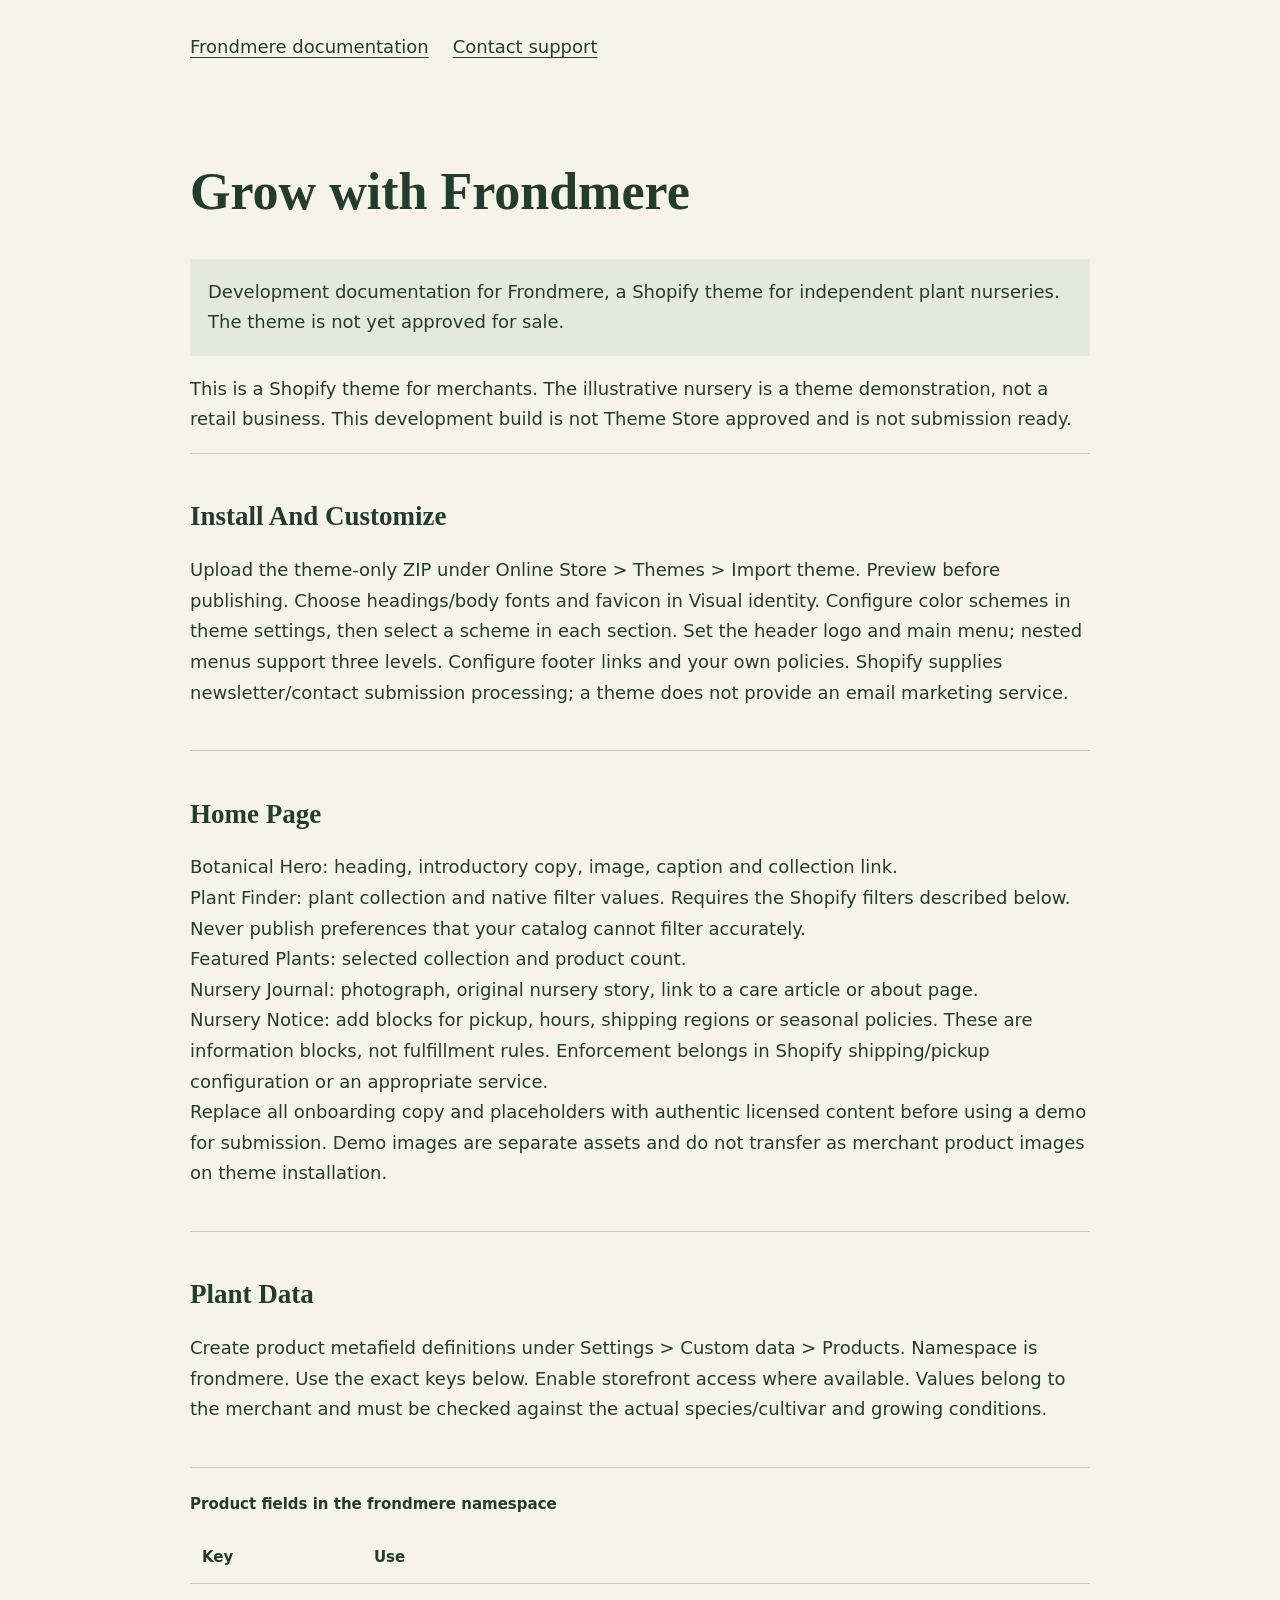
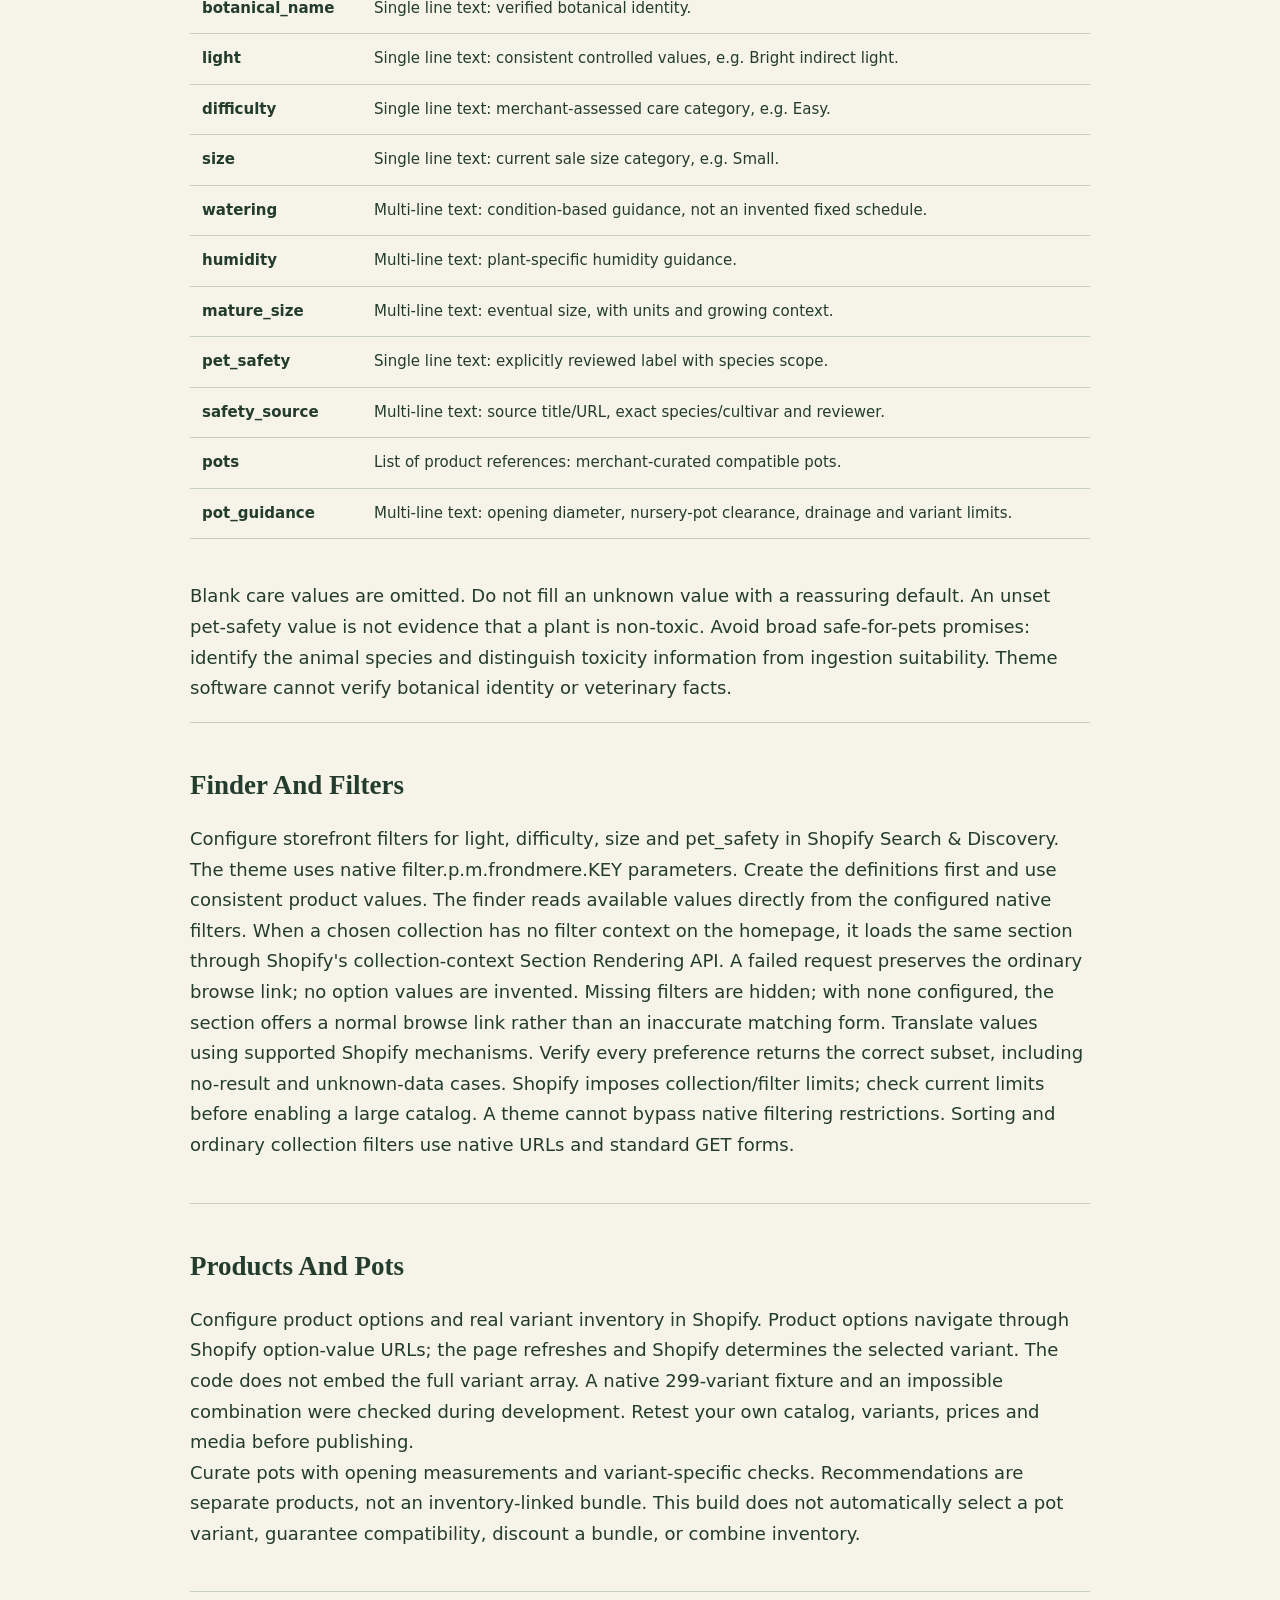
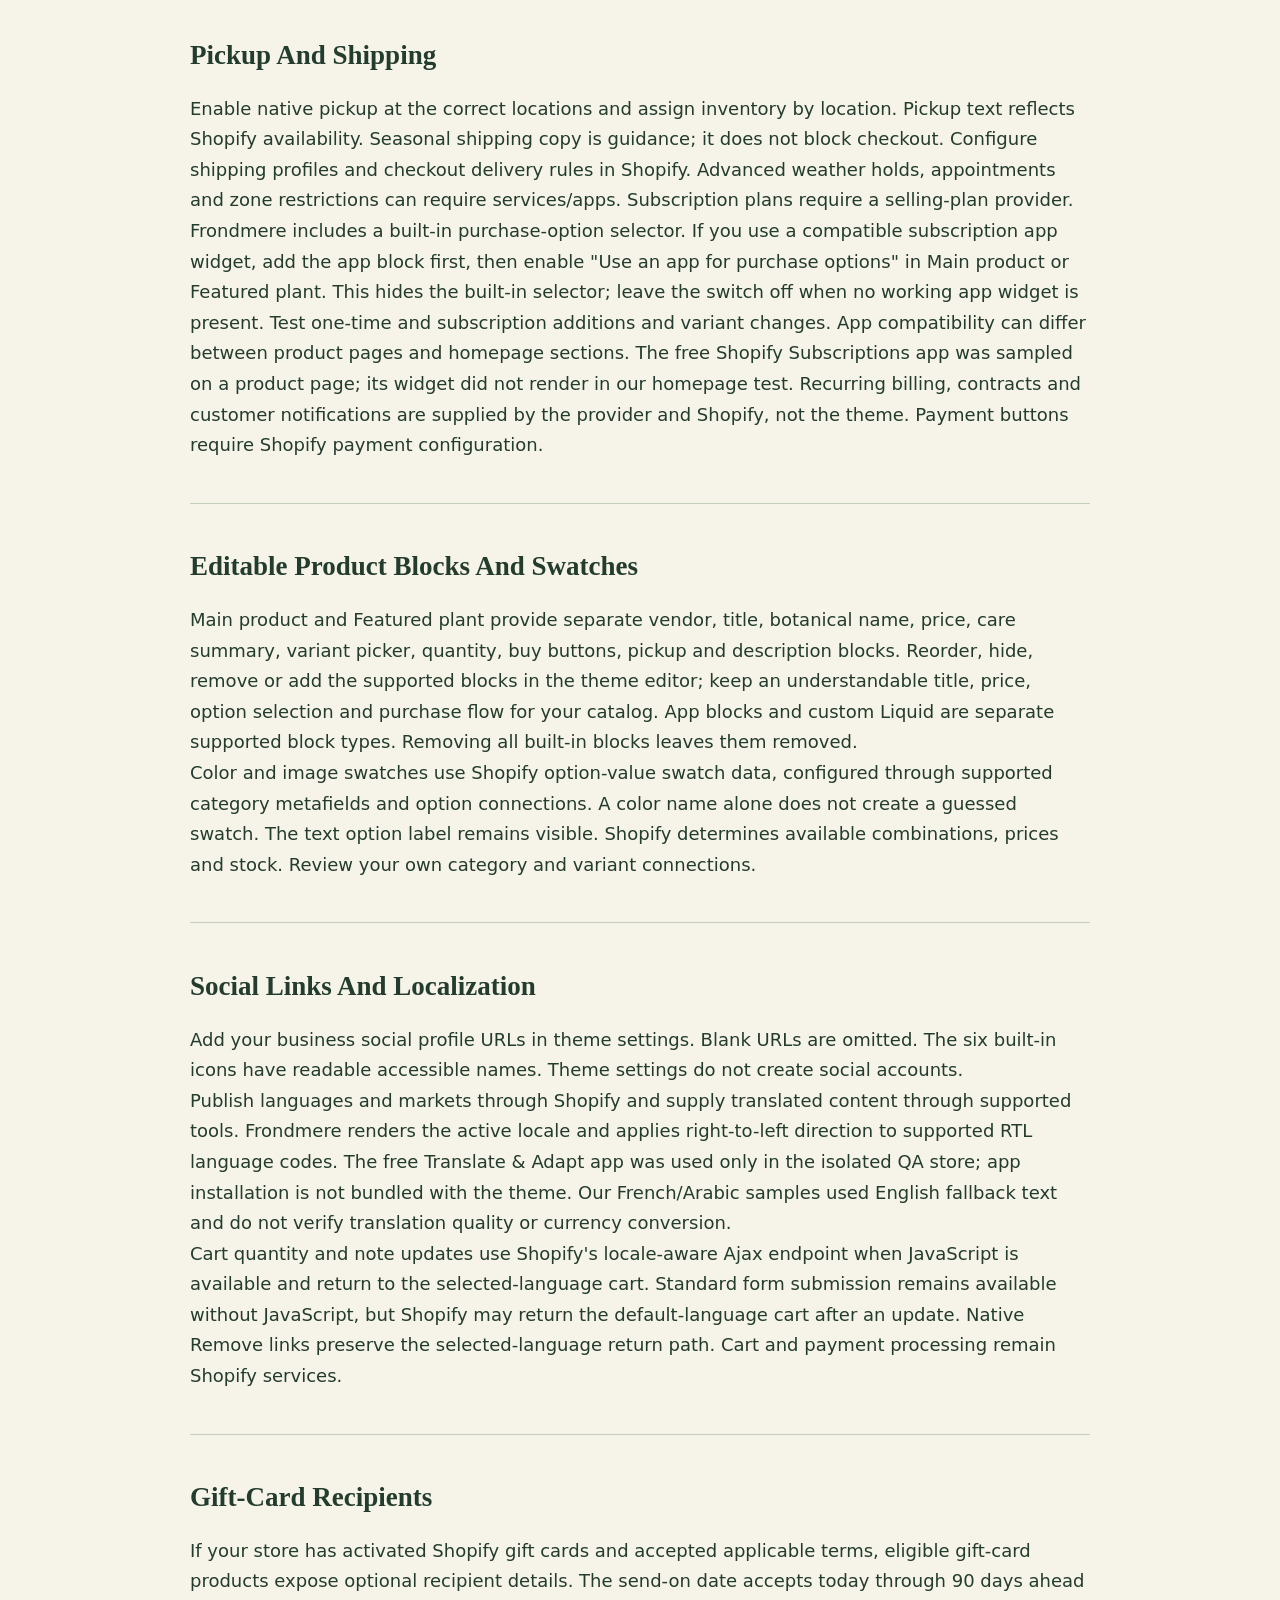
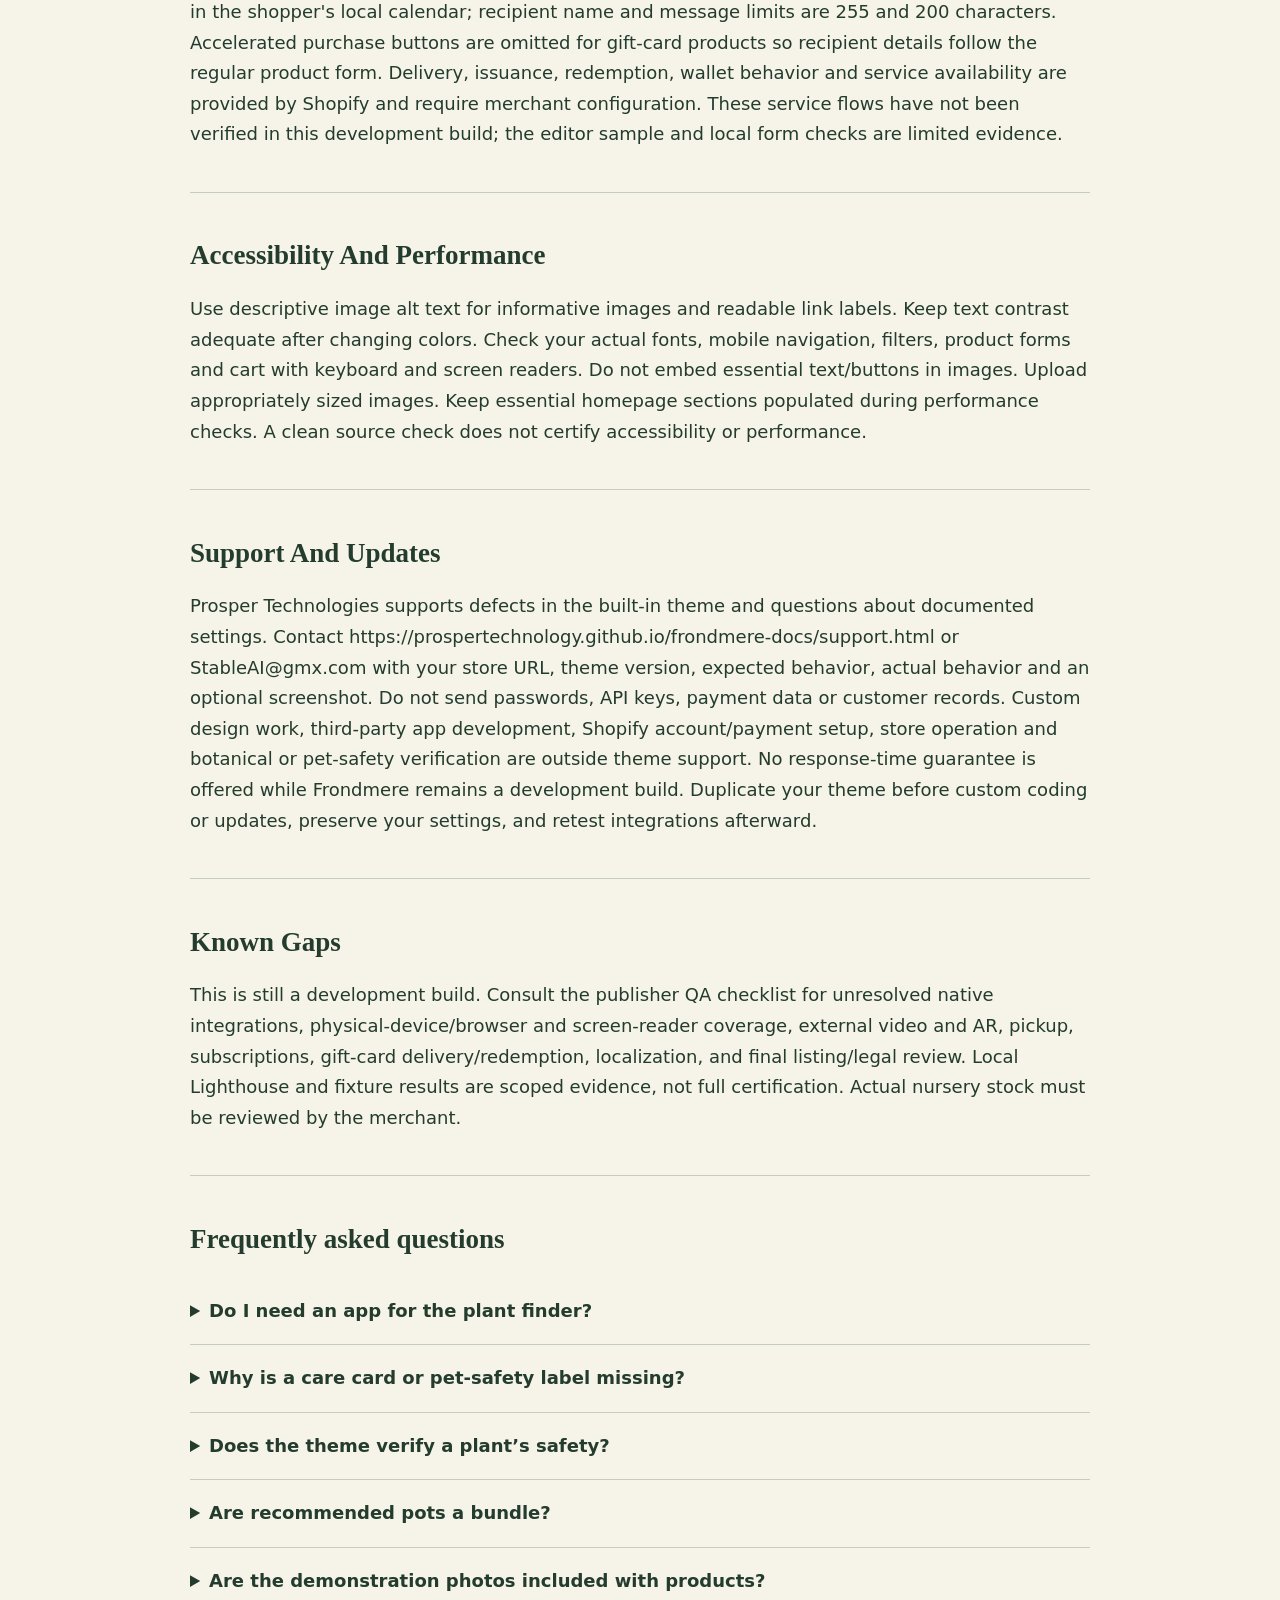
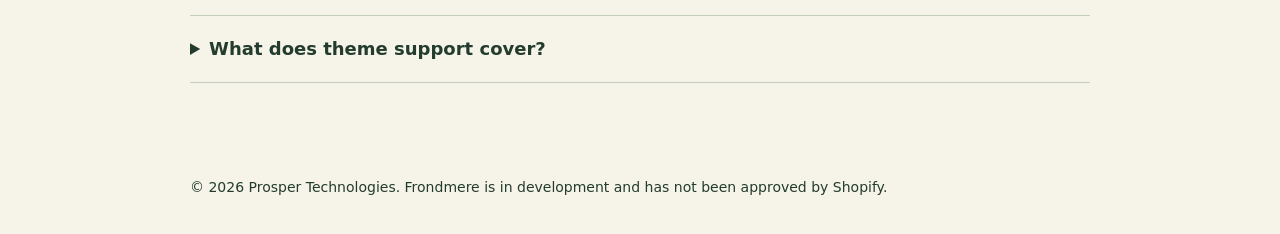
==== index.html @ 559ec046 "Document editable product blocks and localized cart behavior" ====
<!doctype html><html lang="en"><head><meta charset="utf-8"><meta name="viewport" content="width=device-width,initial-scale=1"><title>Grow with Frondmere | Frondmere — Prosper Technologies</title><link rel="stylesheet" href="style.css"><meta name="description" content="Frondmere theme documentation and merchant support from Prosper Technologies."></head><body><a class="skip" href="#main">Skip to content</a><header><nav><a href="index.html">Frondmere documentation</a><a href="support.html">Contact support</a></nav></header><main id="main"><h1>Grow with Frondmere</h1><p class="notice">Development documentation for Frondmere, a Shopify theme for independent plant nurseries. The theme is not yet approved for sale.</p><p>This is a Shopify theme for merchants. The illustrative nursery is a theme demonstration, not a retail business. This development build is not Theme Store approved and is not submission ready.</p><section><h2>Install And Customize</h2><p>Upload the theme-only ZIP under Online Store &gt; Themes &gt; Import theme. Preview before publishing. Choose headings/body fonts and favicon in Visual identity. Configure color schemes in theme settings, then select a scheme in each section. Set the header logo and main menu; nested menus support three levels. Configure footer links and your own policies. Shopify supplies newsletter/contact submission processing; a theme does not provide an email marketing service.</p></section><section><h2>Home Page</h2><p>Botanical Hero: heading, introductory copy, image, caption and collection link.<br>Plant Finder: plant collection and native filter values. Requires the Shopify filters described below. Never publish preferences that your catalog cannot filter accurately.<br>Featured Plants: selected collection and product count.<br>Nursery Journal: photograph, original nursery story, link to a care article or about page.<br>Nursery Notice: add blocks for pickup, hours, shipping regions or seasonal policies. These are information blocks, not fulfillment rules. Enforcement belongs in Shopify shipping/pickup configuration or an appropriate service.<br>Replace all onboarding copy and placeholders with authentic licensed content before using a demo for submission. Demo images are separate assets and do not transfer as merchant product images on theme installation.</p></section><section><h2>Plant Data</h2><p>Create product metafield definitions under Settings &gt; Custom data &gt; Products. Namespace is frondmere. Use the exact keys below. Enable storefront access where available. Values belong to the merchant and must be checked against the actual species/cultivar and growing conditions.</p></section><section><table><caption>Product fields in the frondmere namespace</caption><thead><tr><th scope="col">Key</th><th scope="col">Use</th></tr></thead><tbody><tr><th scope="row">botanical_name</th><td>Single line text: verified botanical identity.</td></tr><tr><th scope="row">light</th><td>Single line text: consistent controlled values, e.g. Bright indirect light.</td></tr><tr><th scope="row">difficulty</th><td>Single line text: merchant-assessed care category, e.g. Easy.</td></tr><tr><th scope="row">size</th><td>Single line text: current sale size category, e.g. Small.</td></tr><tr><th scope="row">watering</th><td>Multi-line text: condition-based guidance, not an invented fixed schedule.</td></tr><tr><th scope="row">humidity</th><td>Multi-line text: plant-specific humidity guidance.</td></tr><tr><th scope="row">mature_size</th><td>Multi-line text: eventual size, with units and growing context.</td></tr><tr><th scope="row">pet_safety</th><td>Single line text: explicitly reviewed label with species scope.</td></tr><tr><th scope="row">safety_source</th><td>Multi-line text: source title/URL, exact species/cultivar and reviewer.</td></tr><tr><th scope="row">pots</th><td>List of product references: merchant-curated compatible pots.</td></tr><tr><th scope="row">pot_guidance</th><td>Multi-line text: opening diameter, nursery-pot clearance, drainage and variant limits.</td></tr></tbody></table></section><p>Blank care values are omitted. Do not fill an unknown value with a reassuring default. An unset pet-safety value is not evidence that a plant is non-toxic. Avoid broad safe-for-pets promises: identify the animal species and distinguish toxicity information from ingestion suitability. Theme software cannot verify botanical identity or veterinary facts.</p><section><h2>Finder And Filters</h2><p>Configure storefront filters for light, difficulty, size and pet_safety in Shopify Search &amp; Discovery. The theme uses native filter.p.m.frondmere.KEY parameters. Create the definitions first and use consistent product values. The finder reads available values directly from the configured native filters. When a chosen collection has no filter context on the homepage, it loads the same section through Shopify&#x27;s collection-context Section Rendering API. A failed request preserves the ordinary browse link; no option values are invented. Missing filters are hidden; with none configured, the section offers a normal browse link rather than an inaccurate matching form. Translate values using supported Shopify mechanisms. Verify every preference returns the correct subset, including no-result and unknown-data cases. Shopify imposes collection/filter limits; check current limits before enabling a large catalog. A theme cannot bypass native filtering restrictions. Sorting and ordinary collection filters use native URLs and standard GET forms.</p></section><section><h2>Products And Pots</h2><p>Configure product options and real variant inventory in Shopify. Product options navigate through Shopify option-value URLs; the page refreshes and Shopify determines the selected variant. The code does not embed the full variant array. A native 299-variant fixture and an impossible combination were checked during development. Retest your own catalog, variants, prices and media before publishing.<br>Curate pots with opening measurements and variant-specific checks. Recommendations are separate products, not an inventory-linked bundle. This build does not automatically select a pot variant, guarantee compatibility, discount a bundle, or combine inventory.</p></section><section><h2>Pickup And Shipping</h2><p>Enable native pickup at the correct locations and assign inventory by location. Pickup text reflects Shopify availability. Seasonal shipping copy is guidance; it does not block checkout. Configure shipping profiles and checkout delivery rules in Shopify. Advanced weather holds, appointments and zone restrictions can require services/apps. Subscription plans require a selling-plan provider. Frondmere includes a built-in purchase-option selector. If you use a compatible subscription app widget, add the app block first, then enable &quot;Use an app for purchase options&quot; in Main product or Featured plant. This hides the built-in selector; leave the switch off when no working app widget is present. Test one-time and subscription additions and variant changes. App compatibility can differ between product pages and homepage sections. The free Shopify Subscriptions app was sampled on a product page; its widget did not render in our homepage test. Recurring billing, contracts and customer notifications are supplied by the provider and Shopify, not the theme. Payment buttons require Shopify payment configuration.</p></section><section><h2>Editable Product Blocks And Swatches</h2><p>Main product and Featured plant provide separate vendor, title, botanical name, price, care summary, variant picker, quantity, buy buttons, pickup and description blocks. Reorder, hide, remove or add the supported blocks in the theme editor; keep an understandable title, price, option selection and purchase flow for your catalog. App blocks and custom Liquid are separate supported block types. Removing all built-in blocks leaves them removed.<br>Color and image swatches use Shopify option-value swatch data, configured through supported category metafields and option connections. A color name alone does not create a guessed swatch. The text option label remains visible. Shopify determines available combinations, prices and stock. Review your own category and variant connections.</p></section><section><h2>Social Links And Localization</h2><p>Add your business social profile URLs in theme settings. Blank URLs are omitted. The six built-in icons have readable accessible names. Theme settings do not create social accounts.<br>Publish languages and markets through Shopify and supply translated content through supported tools. Frondmere renders the active locale and applies right-to-left direction to supported RTL language codes. The free Translate &amp; Adapt app was used only in the isolated QA store; app installation is not bundled with the theme. Our French/Arabic samples used English fallback text and do not verify translation quality or currency conversion.<br>Cart quantity and note updates use Shopify&#x27;s locale-aware Ajax endpoint when JavaScript is available and return to the selected-language cart. Standard form submission remains available without JavaScript, but Shopify may return the default-language cart after an update. Native Remove links preserve the selected-language return path. Cart and payment processing remain Shopify services.</p></section><section><h2>Gift-Card Recipients</h2><p>If your store has activated Shopify gift cards and accepted applicable terms, eligible gift-card products expose optional recipient details. The send-on date accepts today through 90 days ahead in the shopper&#x27;s local calendar; recipient name and message limits are 255 and 200 characters. Accelerated purchase buttons are omitted for gift-card products so recipient details follow the regular product form. Delivery, issuance, redemption, wallet behavior and service availability are provided by Shopify and require merchant configuration. These service flows have not been verified in this development build; the editor sample and local form checks are limited evidence.</p></section><section><h2>Accessibility And Performance</h2><p>Use descriptive image alt text for informative images and readable link labels. Keep text contrast adequate after changing colors. Check your actual fonts, mobile navigation, filters, product forms and cart with keyboard and screen readers. Do not embed essential text/buttons in images. Upload appropriately sized images. Keep essential homepage sections populated during performance checks. A clean source check does not certify accessibility or performance.</p></section><section><h2>Support And Updates</h2><p>Prosper Technologies supports defects in the built-in theme and questions about documented settings. Contact https://prospertechnology.github.io/frondmere-docs/support.html or StableAI@gmx.com with your store URL, theme version, expected behavior, actual behavior and an optional screenshot. Do not send passwords, API keys, payment data or customer records. Custom design work, third-party app development, Shopify account/payment setup, store operation and botanical or pet-safety verification are outside theme support. No response-time guarantee is offered while Frondmere remains a development build. Duplicate your theme before custom coding or updates, preserve your settings, and retest integrations afterward.</p></section><section><h2>Known Gaps</h2><p>This is still a development build. Consult the publisher QA checklist for unresolved native integrations, physical-device/browser and screen-reader coverage, external video and AR, pickup, subscriptions, gift-card delivery/redemption, localization, and final listing/legal review. Local Lighthouse and fixture results are scoped evidence, not full certification. Actual nursery stock must be reviewed by the merchant.</p></section><section><h2>Frequently asked questions</h2><details><summary>Do I need an app for the plant finder?</summary><p>The theme supplies the finder. Configure its native Shopify filters with Shopify’s free Search &amp; Discovery app.</p></details><details><summary>Why is a care card or pet-safety label missing?</summary><p>Fill the relevant product fields. Pet-safety labels require both source information and a review date. Missing data is omitted.</p></details><details><summary>Does the theme verify a plant’s safety?</summary><p>No. Your nursery must verify the botanical identity and source information for the actual stock. Images and software are not safety evidence.</p></details><details><summary>Are recommended pots a bundle?</summary><p>No. They are separate products chosen by the merchant. Check actual variant measurements and configure any bundle inventory or discounts separately.</p></details><details><summary>Are the demonstration photos included with products?</summary><p>No. Upload your own licensed product media and choose your own section images.</p></details><details><summary>What does theme support cover?</summary><p>Prosper Technologies supports theme defects and questions about documented settings. Store operation, plant-care verification, custom design work and third-party app development are separate responsibilities. This development build has no guaranteed response-time commitment.</p></details></section></main><footer><small>© 2026 Prosper Technologies. Frondmere is in development and has not been approved by Shopify.</small></footer></body></html>
---- style.css ----
body{margin:0;background:#f6f3e9;color:#233c2d;font:18px/1.7 system-ui,sans-serif}main,header,footer{max-width:900px;margin:auto;padding:32px 24px}h1,h2{font-family:Georgia,serif;line-height:1.2}h1{font-size:52px}a{color:inherit;text-underline-offset:4px}nav{display:flex;gap:24px;flex-wrap:wrap}section{padding:24px 0;border-top:1px solid #c5ceb9}label{display:block;margin-top:18px}input,textarea,select,button{font:inherit;padding:12px;max-width:100%;box-sizing:border-box}input,textarea{width:100%}button{background:#254b38;color:white;border:0;margin-top:20px;cursor:pointer}textarea{min-height:160px}:focus-visible{outline:3px solid #a44419;outline-offset:4px}.notice{padding:18px;background:#e4e9da}small{font-size:14px}pre{white-space:pre-wrap;overflow-wrap:anywhere;font:inherit}.skip{position:absolute;top:-100px}.skip:focus{top:0}
table{border-collapse:collapse;width:100%;font-size:15px}th,td{text-align:left;vertical-align:top;padding:12px;border-bottom:1px solid #c5ceb9}caption{text-align:left;font-weight:bold;margin-bottom:16px}details{padding:18px 0;border-bottom:1px solid #c5ceb9}summary{cursor:pointer;font-weight:600}section p{white-space:normal}@media(max-width:600px){h1{font-size:38px}table{font-size:13px}th,td{padding:6px}}
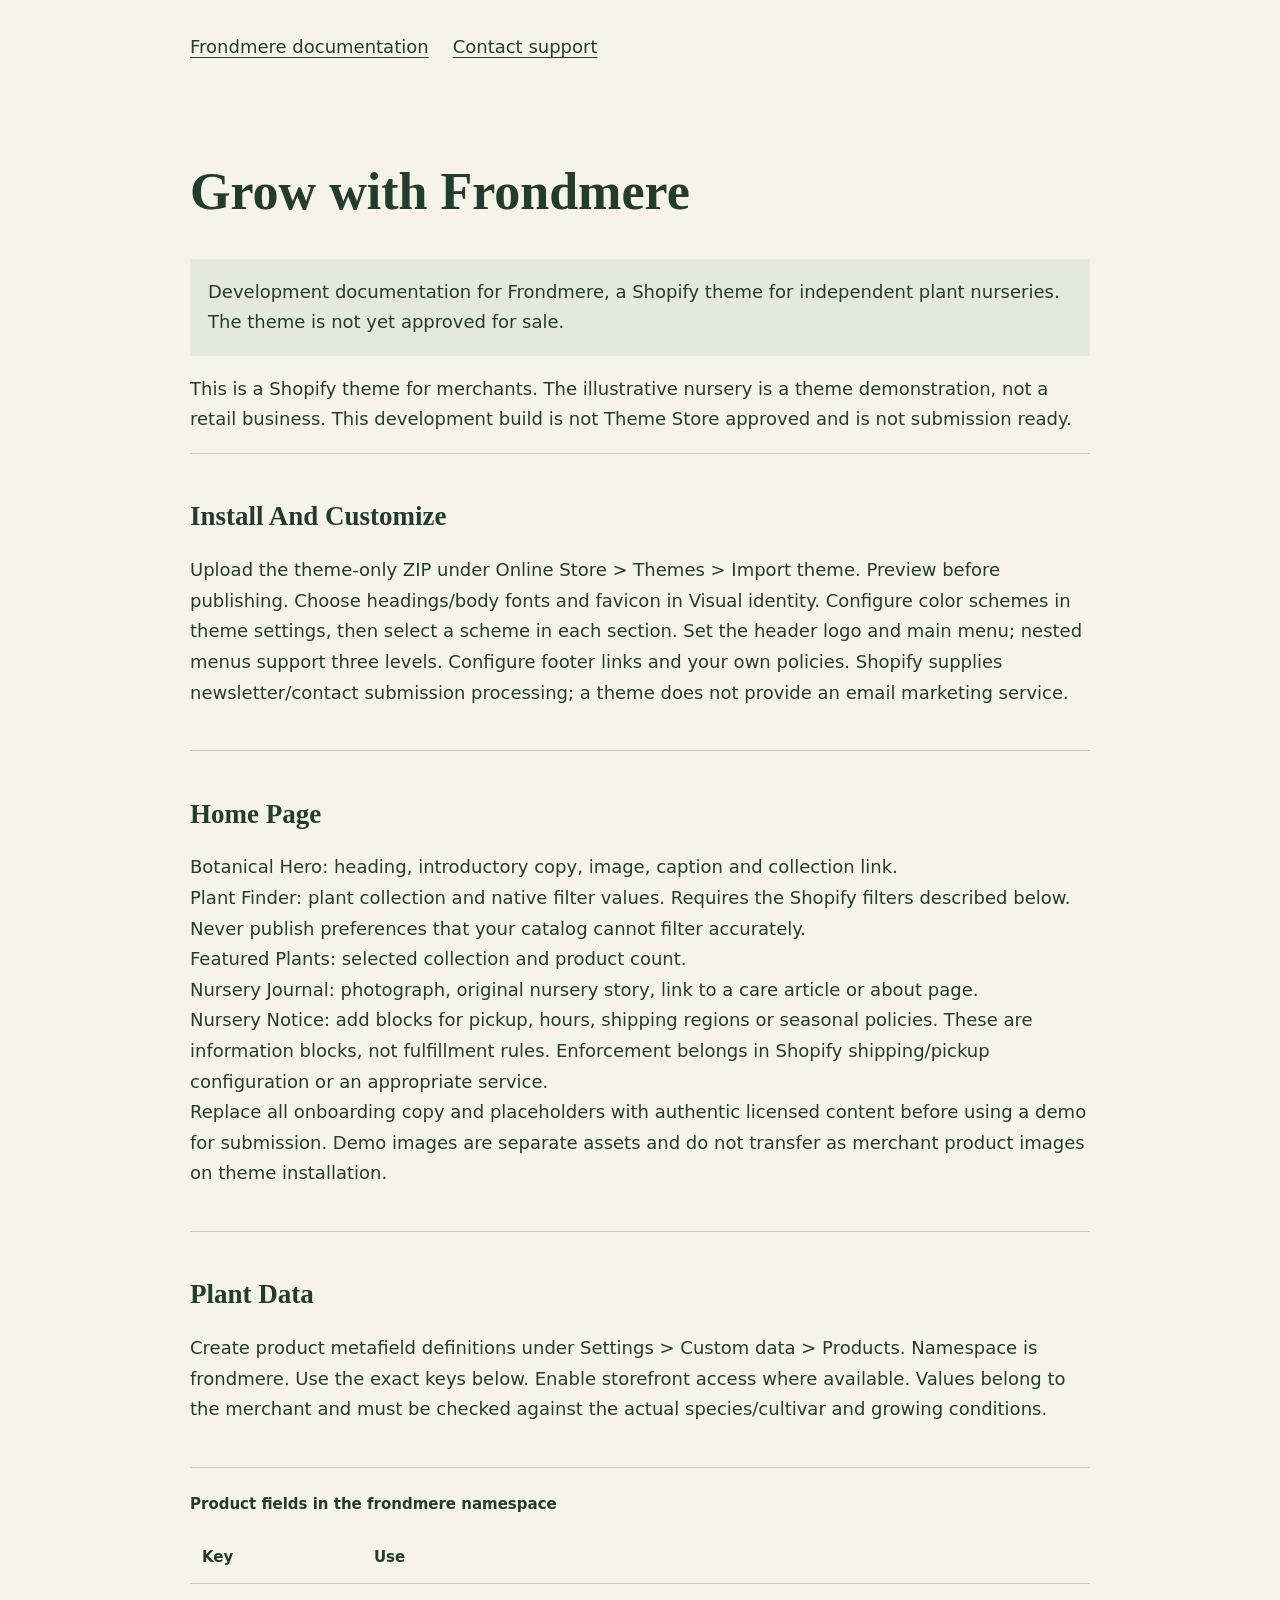
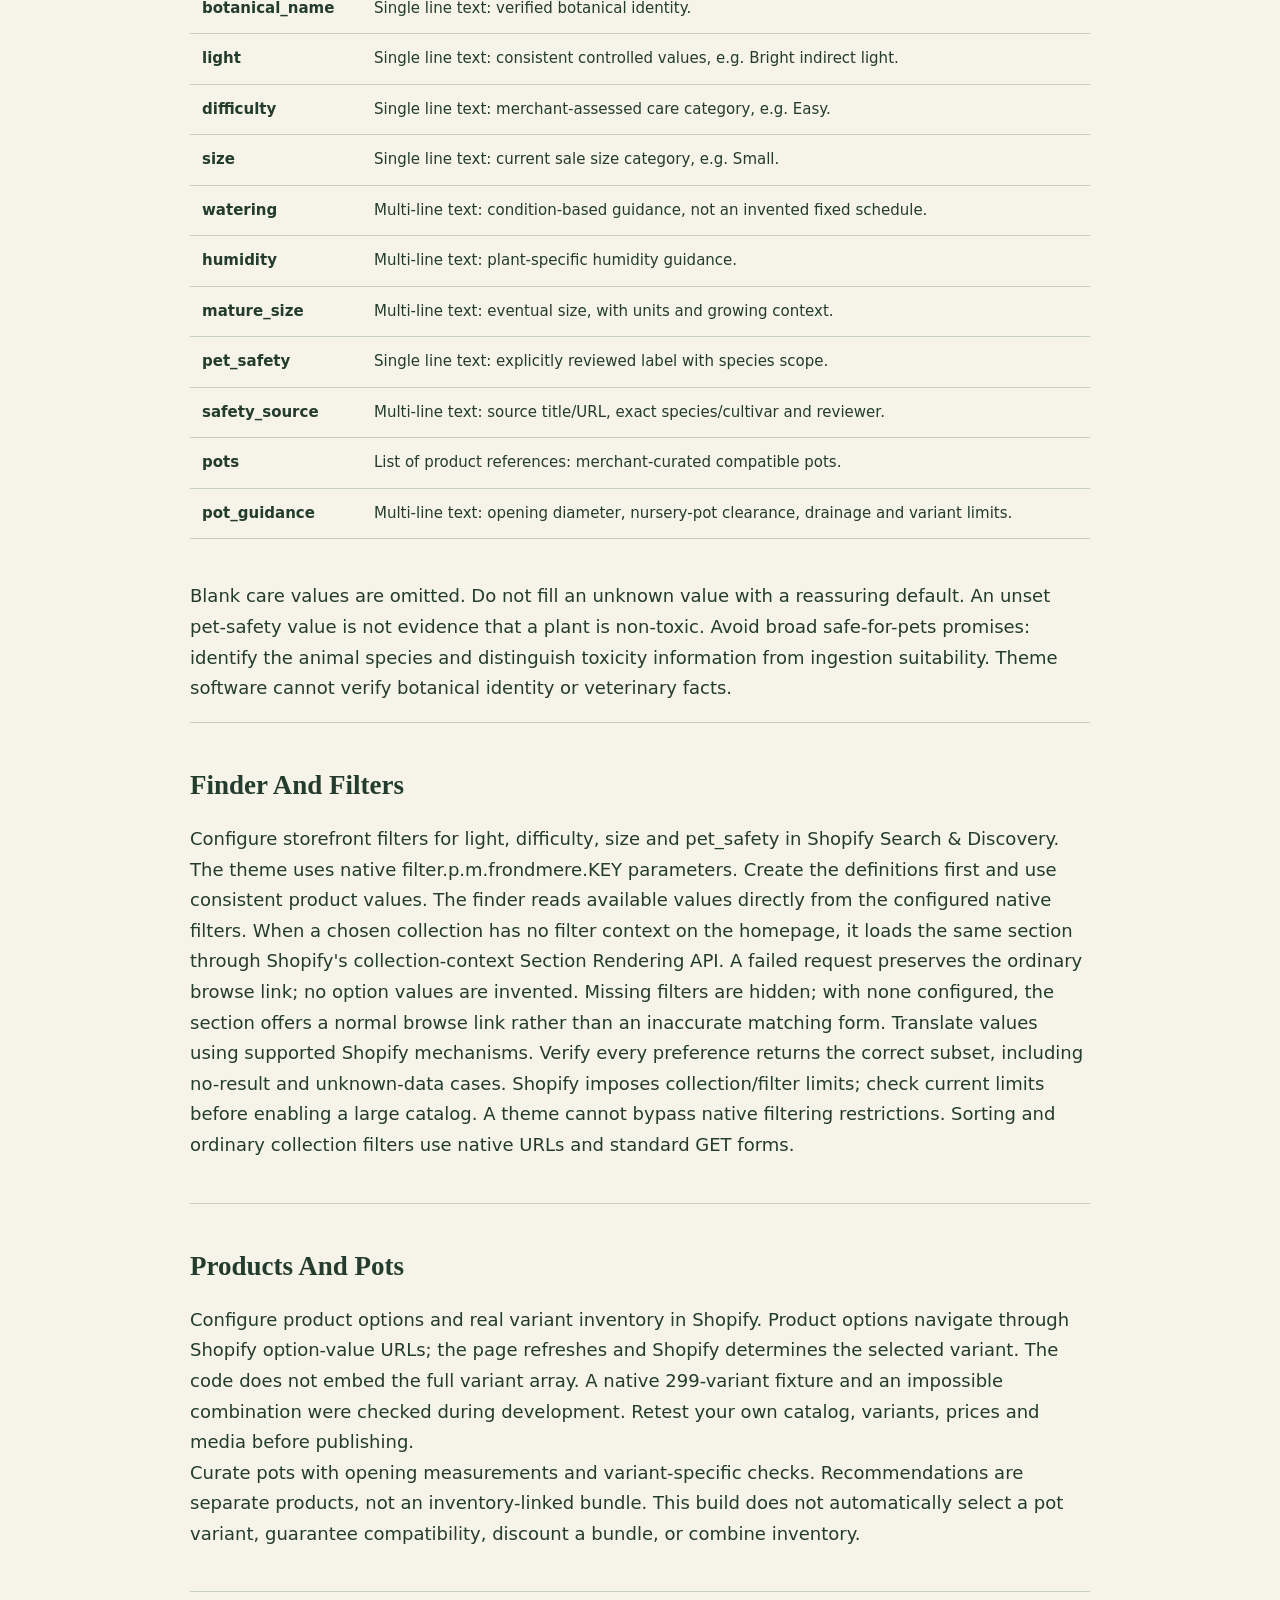
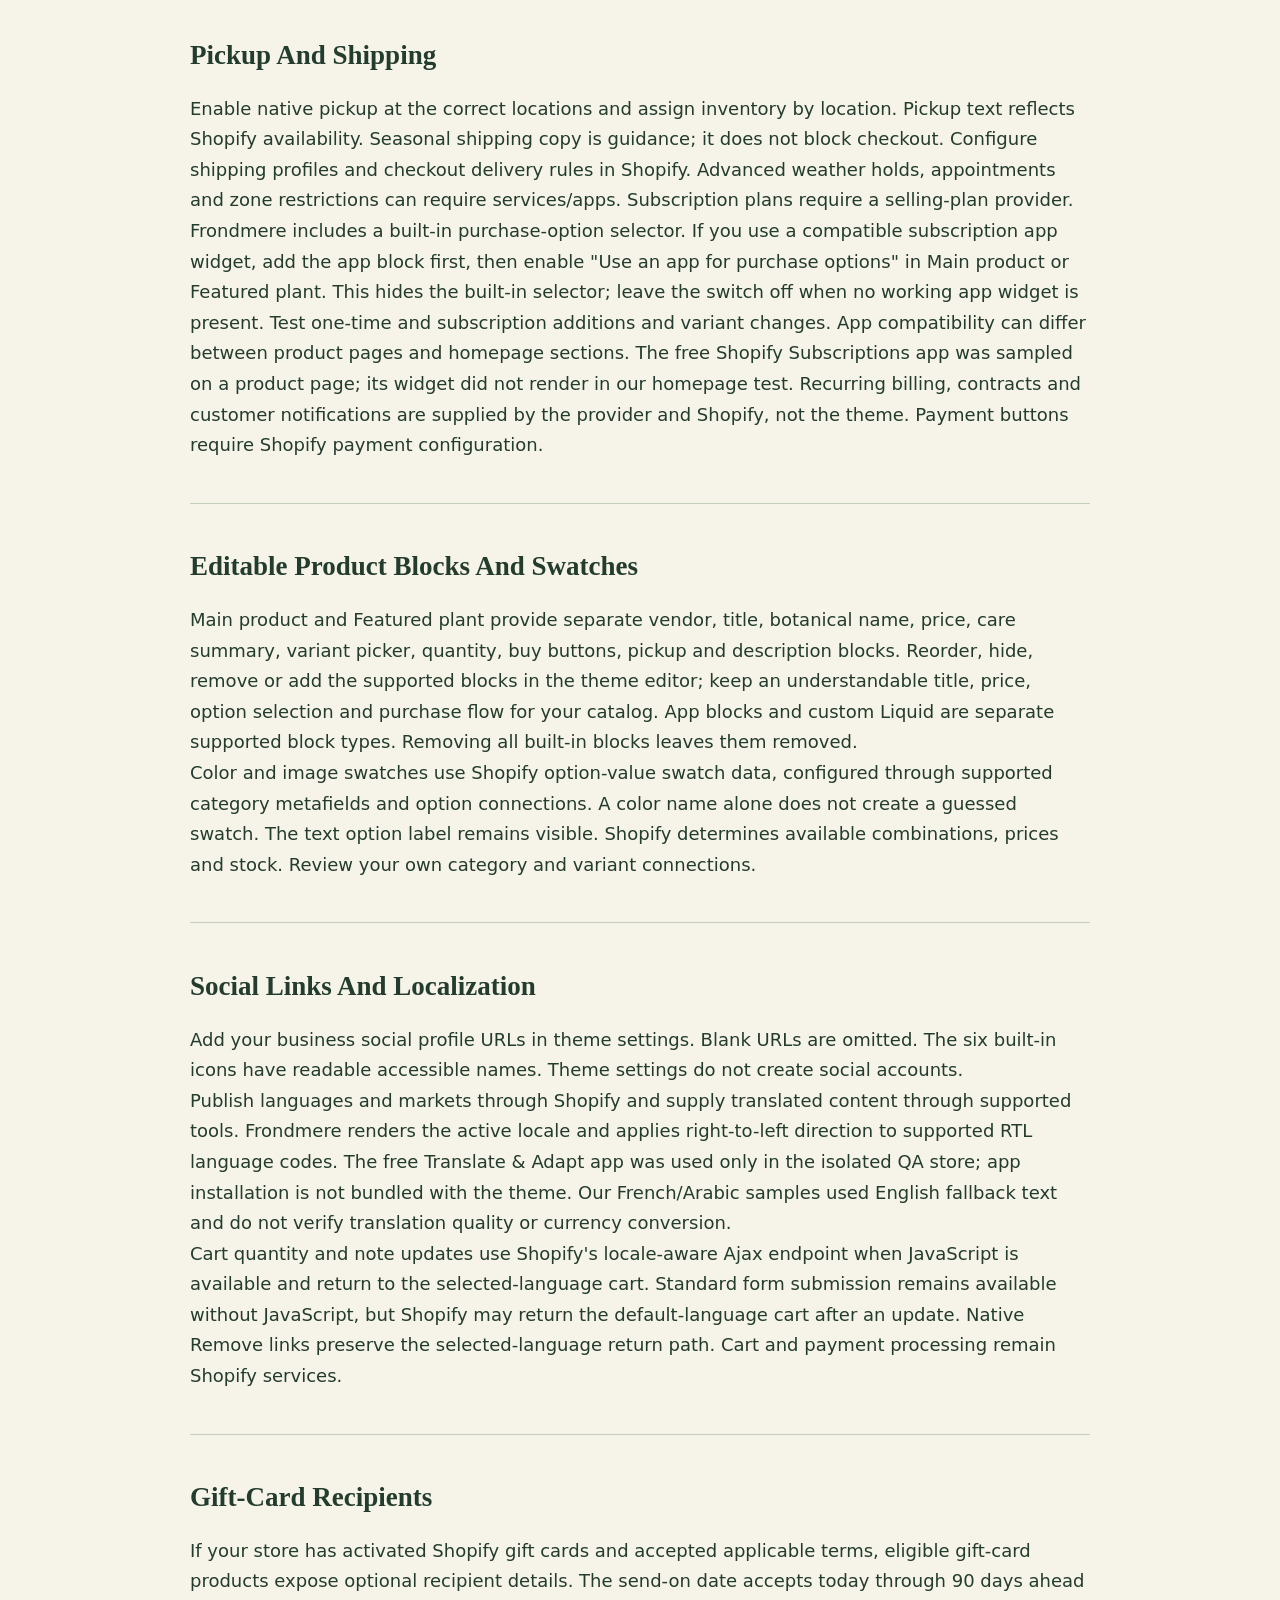
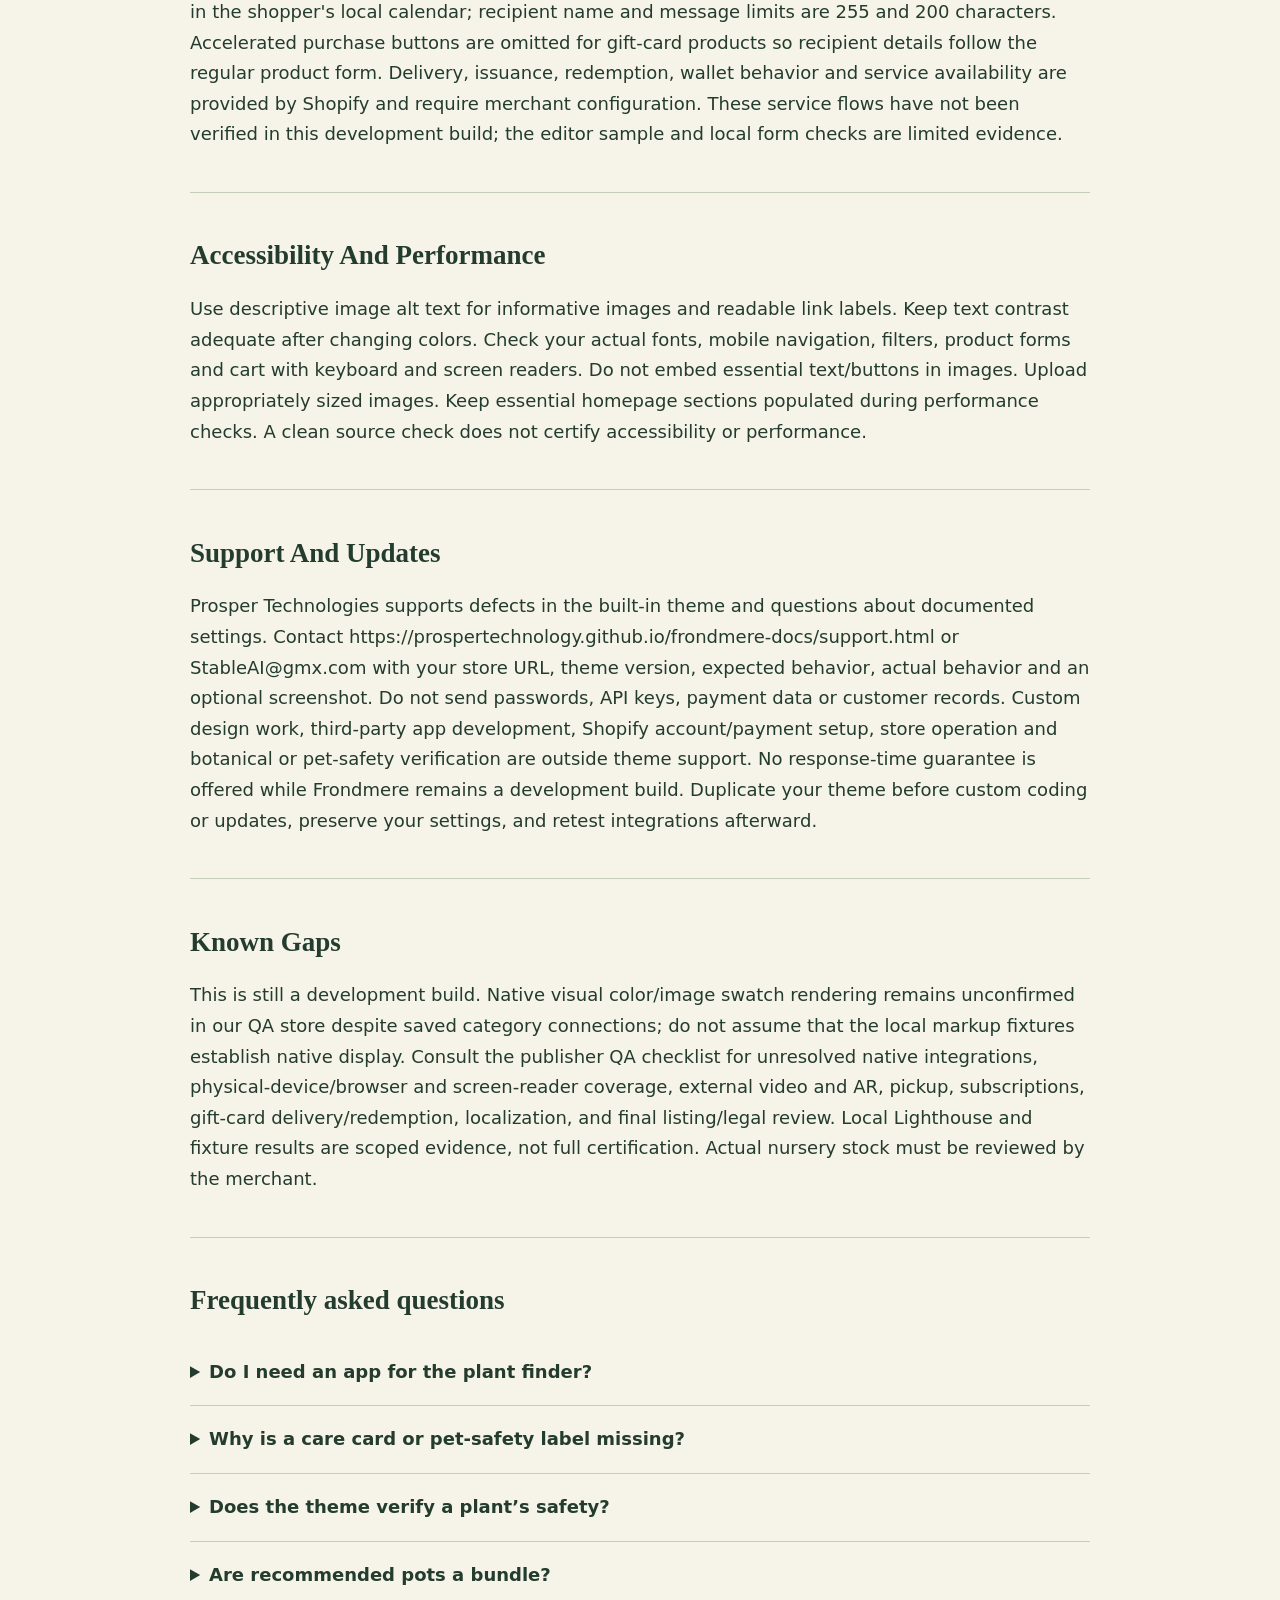
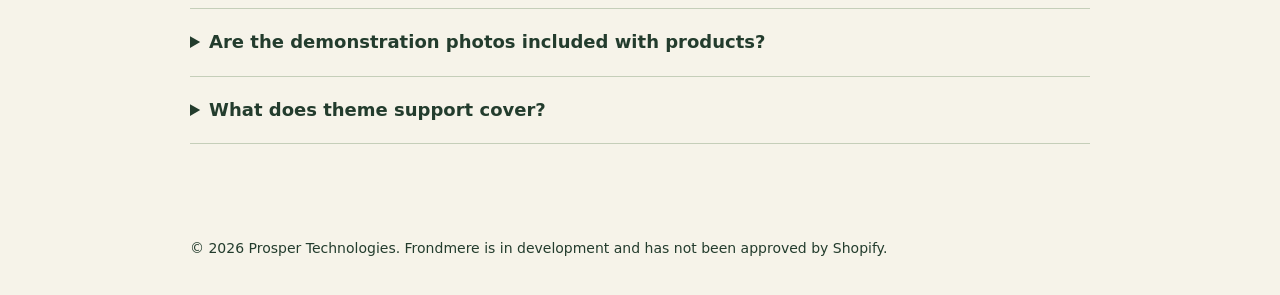
==== commit 5465d300: "Clarify unconfirmed native swatch display in development guide" ====
--- a/index.html
+++ b/index.html
@@ -1 +1 @@
-<!doctype html><html lang="en"><head><meta charset="utf-8"><meta name="viewport" content="width=device-width,initial-scale=1"><title>Grow with Frondmere | Frondmere — Prosper Technologies</title><link rel="stylesheet" href="style.css"><meta name="description" content="Frondmere theme documentation and merchant support from Prosper Technologies."></head><body><a class="skip" href="#main">Skip to content</a><header><nav><a href="index.html">Frondmere documentation</a><a href="support.html">Contact support</a></nav></header><main id="main"><h1>Grow with Frondmere</h1><p class="notice">Development documentation for Frondmere, a Shopify theme for independent plant nurseries. The theme is not yet approved for sale.</p><p>This is a Shopify theme for merchants. The illustrative nursery is a theme demonstration, not a retail business. This development build is not Theme Store approved and is not submission ready.</p><section><h2>Install And Customize</h2><p>Upload the theme-only ZIP under Online Store &gt; Themes &gt; Import theme. Preview before publishing. Choose headings/body fonts and favicon in Visual identity. Configure color schemes in theme settings, then select a scheme in each section. Set the header logo and main menu; nested menus support three levels. Configure footer links and your own policies. Shopify supplies newsletter/contact submission processing; a theme does not provide an email marketing service.</p></section><section><h2>Home Page</h2><p>Botanical Hero: heading, introductory copy, image, caption and collection link.<br>Plant Finder: plant collection and native filter values. Requires the Shopify filters described below. Never publish preferences that your catalog cannot filter accurately.<br>Featured Plants: selected collection and product count.<br>Nursery Journal: photograph, original nursery story, link to a care article or about page.<br>Nursery Notice: add blocks for pickup, hours, shipping regions or seasonal policies. These are information blocks, not fulfillment rules. Enforcement belongs in Shopify shipping/pickup configuration or an appropriate service.<br>Replace all onboarding copy and placeholders with authentic licensed content before using a demo for submission. Demo images are separate assets and do not transfer as merchant product images on theme installation.</p></section><section><h2>Plant Data</h2><p>Create product metafield definitions under Settings &gt; Custom data &gt; Products. Namespace is frondmere. Use the exact keys below. Enable storefront access where available. Values belong to the merchant and must be checked against the actual species/cultivar and growing conditions.</p></section><section><table><caption>Product fields in the frondmere namespace</caption><thead><tr><th scope="col">Key</th><th scope="col">Use</th></tr></thead><tbody><tr><th scope="row">botanical_name</th><td>Single line text: verified botanical identity.</td></tr><tr><th scope="row">light</th><td>Single line text: consistent controlled values, e.g. Bright indirect light.</td></tr><tr><th scope="row">difficulty</th><td>Single line text: merchant-assessed care category, e.g. Easy.</td></tr><tr><th scope="row">size</th><td>Single line text: current sale size category, e.g. Small.</td></tr><tr><th scope="row">watering</th><td>Multi-line text: condition-based guidance, not an invented fixed schedule.</td></tr><tr><th scope="row">humidity</th><td>Multi-line text: plant-specific humidity guidance.</td></tr><tr><th scope="row">mature_size</th><td>Multi-line text: eventual size, with units and growing context.</td></tr><tr><th scope="row">pet_safety</th><td>Single line text: explicitly reviewed label with species scope.</td></tr><tr><th scope="row">safety_source</th><td>Multi-line text: source title/URL, exact species/cultivar and reviewer.</td></tr><tr><th scope="row">pots</th><td>List of product references: merchant-curated compatible pots.</td></tr><tr><th scope="row">pot_guidance</th><td>Multi-line text: opening diameter, nursery-pot clearance, drainage and variant limits.</td></tr></tbody></table></section><p>Blank care values are omitted. Do not fill an unknown value with a reassuring default. An unset pet-safety value is not evidence that a plant is non-toxic. Avoid broad safe-for-pets promises: identify the animal species and distinguish toxicity information from ingestion suitability. Theme software cannot verify botanical identity or veterinary facts.</p><section><h2>Finder And Filters</h2><p>Configure storefront filters for light, difficulty, size and pet_safety in Shopify Search &amp; Discovery. The theme uses native filter.p.m.frondmere.KEY parameters. Create the definitions first and use consistent product values. The finder reads available values directly from the configured native filters. When a chosen collection has no filter context on the homepage, it loads the same section through Shopify&#x27;s collection-context Section Rendering API. A failed request preserves the ordinary browse link; no option values are invented. Missing filters are hidden; with none configured, the section offers a normal browse link rather than an inaccurate matching form. Translate values using supported Shopify mechanisms. Verify every preference returns the correct subset, including no-result and unknown-data cases. Shopify imposes collection/filter limits; check current limits before enabling a large catalog. A theme cannot bypass native filtering restrictions. Sorting and ordinary collection filters use native URLs and standard GET forms.</p></section><section><h2>Products And Pots</h2><p>Configure product options and real variant inventory in Shopify. Product options navigate through Shopify option-value URLs; the page refreshes and Shopify determines the selected variant. The code does not embed the full variant array. A native 299-variant fixture and an impossible combination were checked during development. Retest your own catalog, variants, prices and media before publishing.<br>Curate pots with opening measurements and variant-specific checks. Recommendations are separate products, not an inventory-linked bundle. This build does not automatically select a pot variant, guarantee compatibility, discount a bundle, or combine inventory.</p></section><section><h2>Pickup And Shipping</h2><p>Enable native pickup at the correct locations and assign inventory by location. Pickup text reflects Shopify availability. Seasonal shipping copy is guidance; it does not block checkout. Configure shipping profiles and checkout delivery rules in Shopify. Advanced weather holds, appointments and zone restrictions can require services/apps. Subscription plans require a selling-plan provider. Frondmere includes a built-in purchase-option selector. If you use a compatible subscription app widget, add the app block first, then enable &quot;Use an app for purchase options&quot; in Main product or Featured plant. This hides the built-in selector; leave the switch off when no working app widget is present. Test one-time and subscription additions and variant changes. App compatibility can differ between product pages and homepage sections. The free Shopify Subscriptions app was sampled on a product page; its widget did not render in our homepage test. Recurring billing, contracts and customer notifications are supplied by the provider and Shopify, not the theme. Payment buttons require Shopify payment configuration.</p></section><section><h2>Editable Product Blocks And Swatches</h2><p>Main product and Featured plant provide separate vendor, title, botanical name, price, care summary, variant picker, quantity, buy buttons, pickup and description blocks. Reorder, hide, remove or add the supported blocks in the theme editor; keep an understandable title, price, option selection and purchase flow for your catalog. App blocks and custom Liquid are separate supported block types. Removing all built-in blocks leaves them removed.<br>Color and image swatches use Shopify option-value swatch data, configured through supported category metafields and option connections. A color name alone does not create a guessed swatch. The text option label remains visible. Shopify determines available combinations, prices and stock. Review your own category and variant connections.</p></section><section><h2>Social Links And Localization</h2><p>Add your business social profile URLs in theme settings. Blank URLs are omitted. The six built-in icons have readable accessible names. Theme settings do not create social accounts.<br>Publish languages and markets through Shopify and supply translated content through supported tools. Frondmere renders the active locale and applies right-to-left direction to supported RTL language codes. The free Translate &amp; Adapt app was used only in the isolated QA store; app installation is not bundled with the theme. Our French/Arabic samples used English fallback text and do not verify translation quality or currency conversion.<br>Cart quantity and note updates use Shopify&#x27;s locale-aware Ajax endpoint when JavaScript is available and return to the selected-language cart. Standard form submission remains available without JavaScript, but Shopify may return the default-language cart after an update. Native Remove links preserve the selected-language return path. Cart and payment processing remain Shopify services.</p></section><section><h2>Gift-Card Recipients</h2><p>If your store has activated Shopify gift cards and accepted applicable terms, eligible gift-card products expose optional recipient details. The send-on date accepts today through 90 days ahead in the shopper&#x27;s local calendar; recipient name and message limits are 255 and 200 characters. Accelerated purchase buttons are omitted for gift-card products so recipient details follow the regular product form. Delivery, issuance, redemption, wallet behavior and service availability are provided by Shopify and require merchant configuration. These service flows have not been verified in this development build; the editor sample and local form checks are limited evidence.</p></section><section><h2>Accessibility And Performance</h2><p>Use descriptive image alt text for informative images and readable link labels. Keep text contrast adequate after changing colors. Check your actual fonts, mobile navigation, filters, product forms and cart with keyboard and screen readers. Do not embed essential text/buttons in images. Upload appropriately sized images. Keep essential homepage sections populated during performance checks. A clean source check does not certify accessibility or performance.</p></section><section><h2>Support And Updates</h2><p>Prosper Technologies supports defects in the built-in theme and questions about documented settings. Contact https://prospertechnology.github.io/frondmere-docs/support.html or StableAI@gmx.com with your store URL, theme version, expected behavior, actual behavior and an optional screenshot. Do not send passwords, API keys, payment data or customer records. Custom design work, third-party app development, Shopify account/payment setup, store operation and botanical or pet-safety verification are outside theme support. No response-time guarantee is offered while Frondmere remains a development build. Duplicate your theme before custom coding or updates, preserve your settings, and retest integrations afterward.</p></section><section><h2>Known Gaps</h2><p>This is still a development build. Consult the publisher QA checklist for unresolved native integrations, physical-device/browser and screen-reader coverage, external video and AR, pickup, subscriptions, gift-card delivery/redemption, localization, and final listing/legal review. Local Lighthouse and fixture results are scoped evidence, not full certification. Actual nursery stock must be reviewed by the merchant.</p></section><section><h2>Frequently asked questions</h2><details><summary>Do I need an app for the plant finder?</summary><p>The theme supplies the finder. Configure its native Shopify filters with Shopify’s free Search &amp; Discovery app.</p></details><details><summary>Why is a care card or pet-safety label missing?</summary><p>Fill the relevant product fields. Pet-safety labels require both source information and a review date. Missing data is omitted.</p></details><details><summary>Does the theme verify a plant’s safety?</summary><p>No. Your nursery must verify the botanical identity and source information for the actual stock. Images and software are not safety evidence.</p></details><details><summary>Are recommended pots a bundle?</summary><p>No. They are separate products chosen by the merchant. Check actual variant measurements and configure any bundle inventory or discounts separately.</p></details><details><summary>Are the demonstration photos included with products?</summary><p>No. Upload your own licensed product media and choose your own section images.</p></details><details><summary>What does theme support cover?</summary><p>Prosper Technologies supports theme defects and questions about documented settings. Store operation, plant-care verification, custom design work and third-party app development are separate responsibilities. This development build has no guaranteed response-time commitment.</p></details></section></main><footer><small>© 2026 Prosper Technologies. Frondmere is in development and has not been approved by Shopify.</small></footer></body></html>+<!doctype html><html lang="en"><head><meta charset="utf-8"><meta name="viewport" content="width=device-width,initial-scale=1"><title>Grow with Frondmere | Frondmere — Prosper Technologies</title><link rel="stylesheet" href="style.css"><meta name="description" content="Frondmere theme documentation and merchant support from Prosper Technologies."></head><body><a class="skip" href="#main">Skip to content</a><header><nav><a href="index.html">Frondmere documentation</a><a href="support.html">Contact support</a></nav></header><main id="main"><h1>Grow with Frondmere</h1><p class="notice">Development documentation for Frondmere, a Shopify theme for independent plant nurseries. The theme is not yet approved for sale.</p><p>This is a Shopify theme for merchants. The illustrative nursery is a theme demonstration, not a retail business. This development build is not Theme Store approved and is not submission ready.</p><section><h2>Install And Customize</h2><p>Upload the theme-only ZIP under Online Store &gt; Themes &gt; Import theme. Preview before publishing. Choose headings/body fonts and favicon in Visual identity. Configure color schemes in theme settings, then select a scheme in each section. Set the header logo and main menu; nested menus support three levels. Configure footer links and your own policies. Shopify supplies newsletter/contact submission processing; a theme does not provide an email marketing service.</p></section><section><h2>Home Page</h2><p>Botanical Hero: heading, introductory copy, image, caption and collection link.<br>Plant Finder: plant collection and native filter values. Requires the Shopify filters described below. Never publish preferences that your catalog cannot filter accurately.<br>Featured Plants: selected collection and product count.<br>Nursery Journal: photograph, original nursery story, link to a care article or about page.<br>Nursery Notice: add blocks for pickup, hours, shipping regions or seasonal policies. These are information blocks, not fulfillment rules. Enforcement belongs in Shopify shipping/pickup configuration or an appropriate service.<br>Replace all onboarding copy and placeholders with authentic licensed content before using a demo for submission. Demo images are separate assets and do not transfer as merchant product images on theme installation.</p></section><section><h2>Plant Data</h2><p>Create product metafield definitions under Settings &gt; Custom data &gt; Products. Namespace is frondmere. Use the exact keys below. Enable storefront access where available. Values belong to the merchant and must be checked against the actual species/cultivar and growing conditions.</p></section><section><table><caption>Product fields in the frondmere namespace</caption><thead><tr><th scope="col">Key</th><th scope="col">Use</th></tr></thead><tbody><tr><th scope="row">botanical_name</th><td>Single line text: verified botanical identity.</td></tr><tr><th scope="row">light</th><td>Single line text: consistent controlled values, e.g. Bright indirect light.</td></tr><tr><th scope="row">difficulty</th><td>Single line text: merchant-assessed care category, e.g. Easy.</td></tr><tr><th scope="row">size</th><td>Single line text: current sale size category, e.g. Small.</td></tr><tr><th scope="row">watering</th><td>Multi-line text: condition-based guidance, not an invented fixed schedule.</td></tr><tr><th scope="row">humidity</th><td>Multi-line text: plant-specific humidity guidance.</td></tr><tr><th scope="row">mature_size</th><td>Multi-line text: eventual size, with units and growing context.</td></tr><tr><th scope="row">pet_safety</th><td>Single line text: explicitly reviewed label with species scope.</td></tr><tr><th scope="row">safety_source</th><td>Multi-line text: source title/URL, exact species/cultivar and reviewer.</td></tr><tr><th scope="row">pots</th><td>List of product references: merchant-curated compatible pots.</td></tr><tr><th scope="row">pot_guidance</th><td>Multi-line text: opening diameter, nursery-pot clearance, drainage and variant limits.</td></tr></tbody></table></section><p>Blank care values are omitted. Do not fill an unknown value with a reassuring default. An unset pet-safety value is not evidence that a plant is non-toxic. Avoid broad safe-for-pets promises: identify the animal species and distinguish toxicity information from ingestion suitability. Theme software cannot verify botanical identity or veterinary facts.</p><section><h2>Finder And Filters</h2><p>Configure storefront filters for light, difficulty, size and pet_safety in Shopify Search &amp; Discovery. The theme uses native filter.p.m.frondmere.KEY parameters. Create the definitions first and use consistent product values. The finder reads available values directly from the configured native filters. When a chosen collection has no filter context on the homepage, it loads the same section through Shopify&#x27;s collection-context Section Rendering API. A failed request preserves the ordinary browse link; no option values are invented. Missing filters are hidden; with none configured, the section offers a normal browse link rather than an inaccurate matching form. Translate values using supported Shopify mechanisms. Verify every preference returns the correct subset, including no-result and unknown-data cases. Shopify imposes collection/filter limits; check current limits before enabling a large catalog. A theme cannot bypass native filtering restrictions. Sorting and ordinary collection filters use native URLs and standard GET forms.</p></section><section><h2>Products And Pots</h2><p>Configure product options and real variant inventory in Shopify. Product options navigate through Shopify option-value URLs; the page refreshes and Shopify determines the selected variant. The code does not embed the full variant array. A native 299-variant fixture and an impossible combination were checked during development. Retest your own catalog, variants, prices and media before publishing.<br>Curate pots with opening measurements and variant-specific checks. Recommendations are separate products, not an inventory-linked bundle. This build does not automatically select a pot variant, guarantee compatibility, discount a bundle, or combine inventory.</p></section><section><h2>Pickup And Shipping</h2><p>Enable native pickup at the correct locations and assign inventory by location. Pickup text reflects Shopify availability. Seasonal shipping copy is guidance; it does not block checkout. Configure shipping profiles and checkout delivery rules in Shopify. Advanced weather holds, appointments and zone restrictions can require services/apps. Subscription plans require a selling-plan provider. Frondmere includes a built-in purchase-option selector. If you use a compatible subscription app widget, add the app block first, then enable &quot;Use an app for purchase options&quot; in Main product or Featured plant. This hides the built-in selector; leave the switch off when no working app widget is present. Test one-time and subscription additions and variant changes. App compatibility can differ between product pages and homepage sections. The free Shopify Subscriptions app was sampled on a product page; its widget did not render in our homepage test. Recurring billing, contracts and customer notifications are supplied by the provider and Shopify, not the theme. Payment buttons require Shopify payment configuration.</p></section><section><h2>Editable Product Blocks And Swatches</h2><p>Main product and Featured plant provide separate vendor, title, botanical name, price, care summary, variant picker, quantity, buy buttons, pickup and description blocks. Reorder, hide, remove or add the supported blocks in the theme editor; keep an understandable title, price, option selection and purchase flow for your catalog. App blocks and custom Liquid are separate supported block types. Removing all built-in blocks leaves them removed.<br>Color and image swatches use Shopify option-value swatch data, configured through supported category metafields and option connections. A color name alone does not create a guessed swatch. The text option label remains visible. Shopify determines available combinations, prices and stock. Review your own category and variant connections.</p></section><section><h2>Social Links And Localization</h2><p>Add your business social profile URLs in theme settings. Blank URLs are omitted. The six built-in icons have readable accessible names. Theme settings do not create social accounts.<br>Publish languages and markets through Shopify and supply translated content through supported tools. Frondmere renders the active locale and applies right-to-left direction to supported RTL language codes. The free Translate &amp; Adapt app was used only in the isolated QA store; app installation is not bundled with the theme. Our French/Arabic samples used English fallback text and do not verify translation quality or currency conversion.<br>Cart quantity and note updates use Shopify&#x27;s locale-aware Ajax endpoint when JavaScript is available and return to the selected-language cart. Standard form submission remains available without JavaScript, but Shopify may return the default-language cart after an update. Native Remove links preserve the selected-language return path. Cart and payment processing remain Shopify services.</p></section><section><h2>Gift-Card Recipients</h2><p>If your store has activated Shopify gift cards and accepted applicable terms, eligible gift-card products expose optional recipient details. The send-on date accepts today through 90 days ahead in the shopper&#x27;s local calendar; recipient name and message limits are 255 and 200 characters. Accelerated purchase buttons are omitted for gift-card products so recipient details follow the regular product form. Delivery, issuance, redemption, wallet behavior and service availability are provided by Shopify and require merchant configuration. These service flows have not been verified in this development build; the editor sample and local form checks are limited evidence.</p></section><section><h2>Accessibility And Performance</h2><p>Use descriptive image alt text for informative images and readable link labels. Keep text contrast adequate after changing colors. Check your actual fonts, mobile navigation, filters, product forms and cart with keyboard and screen readers. Do not embed essential text/buttons in images. Upload appropriately sized images. Keep essential homepage sections populated during performance checks. A clean source check does not certify accessibility or performance.</p></section><section><h2>Support And Updates</h2><p>Prosper Technologies supports defects in the built-in theme and questions about documented settings. Contact https://prospertechnology.github.io/frondmere-docs/support.html or StableAI@gmx.com with your store URL, theme version, expected behavior, actual behavior and an optional screenshot. Do not send passwords, API keys, payment data or customer records. Custom design work, third-party app development, Shopify account/payment setup, store operation and botanical or pet-safety verification are outside theme support. No response-time guarantee is offered while Frondmere remains a development build. Duplicate your theme before custom coding or updates, preserve your settings, and retest integrations afterward.</p></section><section><h2>Known Gaps</h2><p>This is still a development build. Native visual color/image swatch rendering remains unconfirmed in our QA store despite saved category connections; do not assume that the local markup fixtures establish native display. Consult the publisher QA checklist for unresolved native integrations, physical-device/browser and screen-reader coverage, external video and AR, pickup, subscriptions, gift-card delivery/redemption, localization, and final listing/legal review. Local Lighthouse and fixture results are scoped evidence, not full certification. Actual nursery stock must be reviewed by the merchant.</p></section><section><h2>Frequently asked questions</h2><details><summary>Do I need an app for the plant finder?</summary><p>The theme supplies the finder. Configure its native Shopify filters with Shopify’s free Search &amp; Discovery app.</p></details><details><summary>Why is a care card or pet-safety label missing?</summary><p>Fill the relevant product fields. Pet-safety labels require both source information and a review date. Missing data is omitted.</p></details><details><summary>Does the theme verify a plant’s safety?</summary><p>No. Your nursery must verify the botanical identity and source information for the actual stock. Images and software are not safety evidence.</p></details><details><summary>Are recommended pots a bundle?</summary><p>No. They are separate products chosen by the merchant. Check actual variant measurements and configure any bundle inventory or discounts separately.</p></details><details><summary>Are the demonstration photos included with products?</summary><p>No. Upload your own licensed product media and choose your own section images.</p></details><details><summary>What does theme support cover?</summary><p>Prosper Technologies supports theme defects and questions about documented settings. Store operation, plant-care verification, custom design work and third-party app development are separate responsibilities. This development build has no guaranteed response-time commitment.</p></details></section></main><footer><small>© 2026 Prosper Technologies. Frondmere is in development and has not been approved by Shopify.</small></footer></body></html>
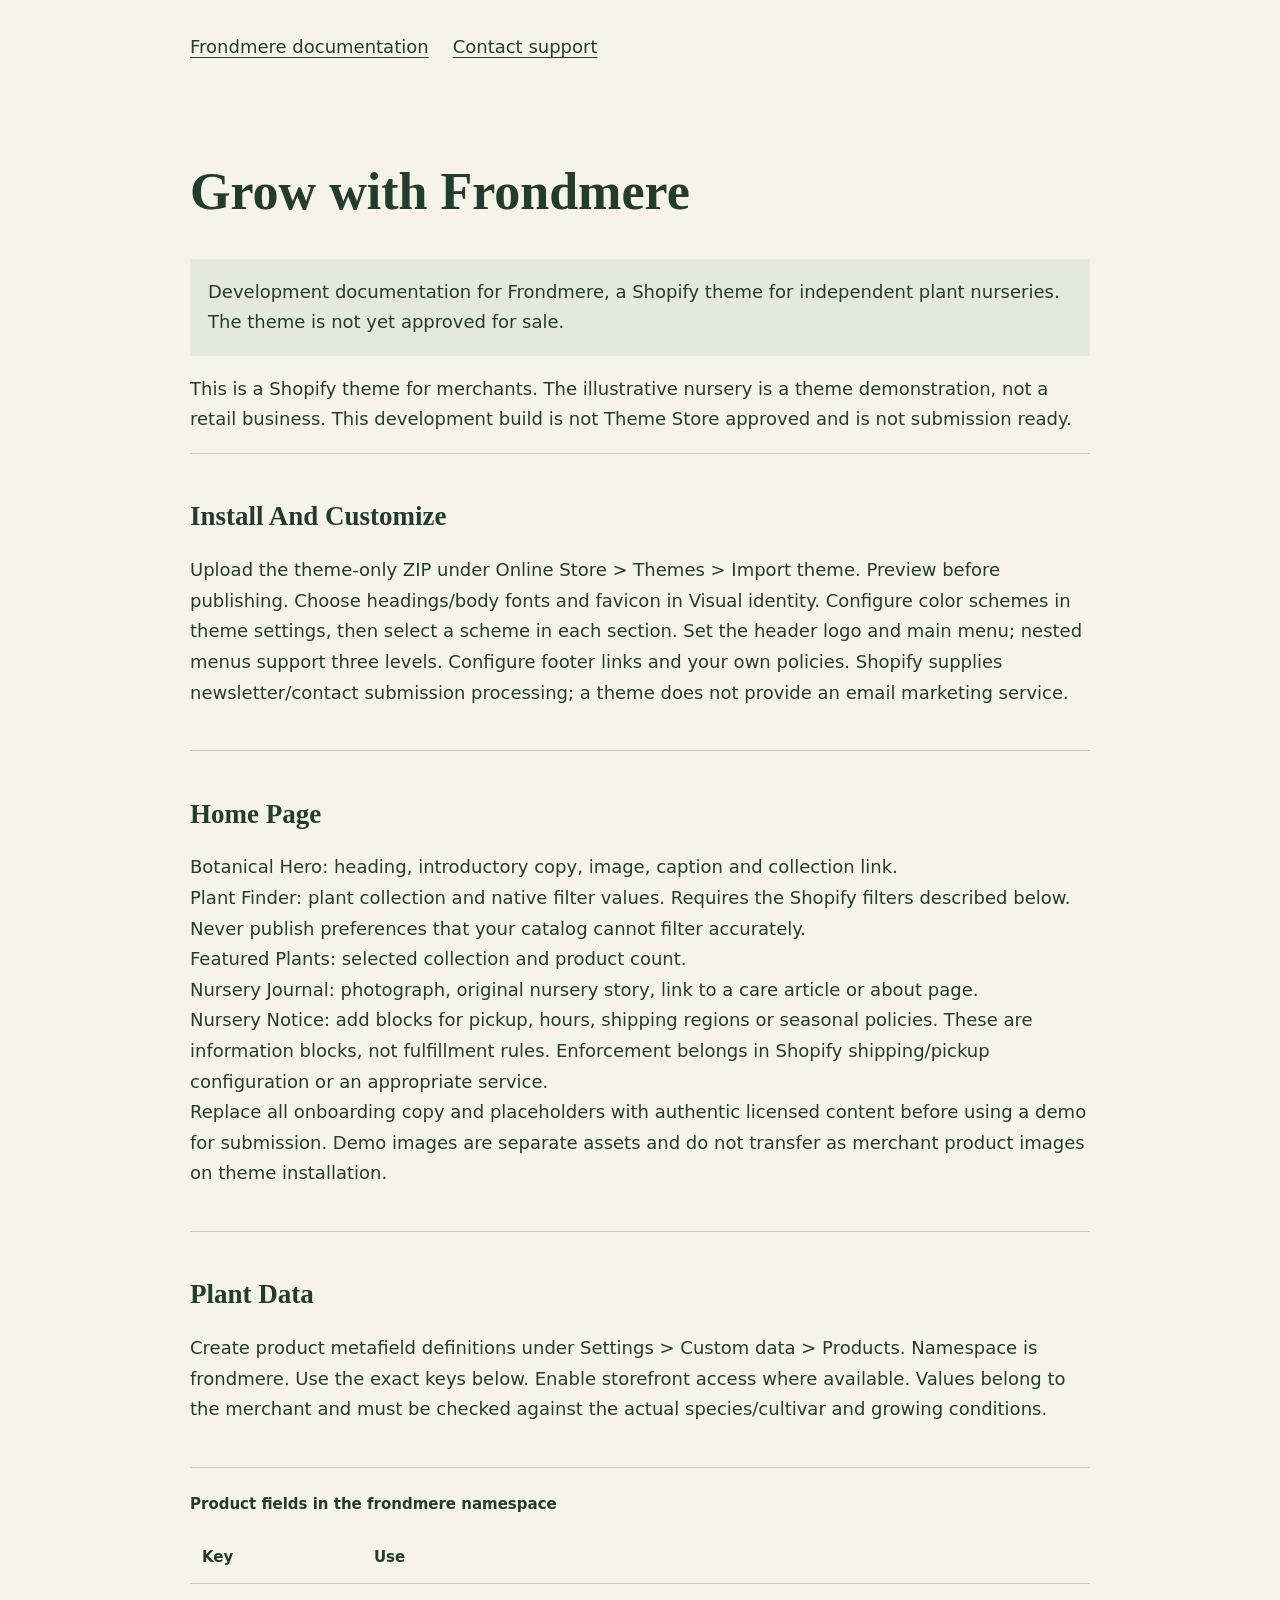
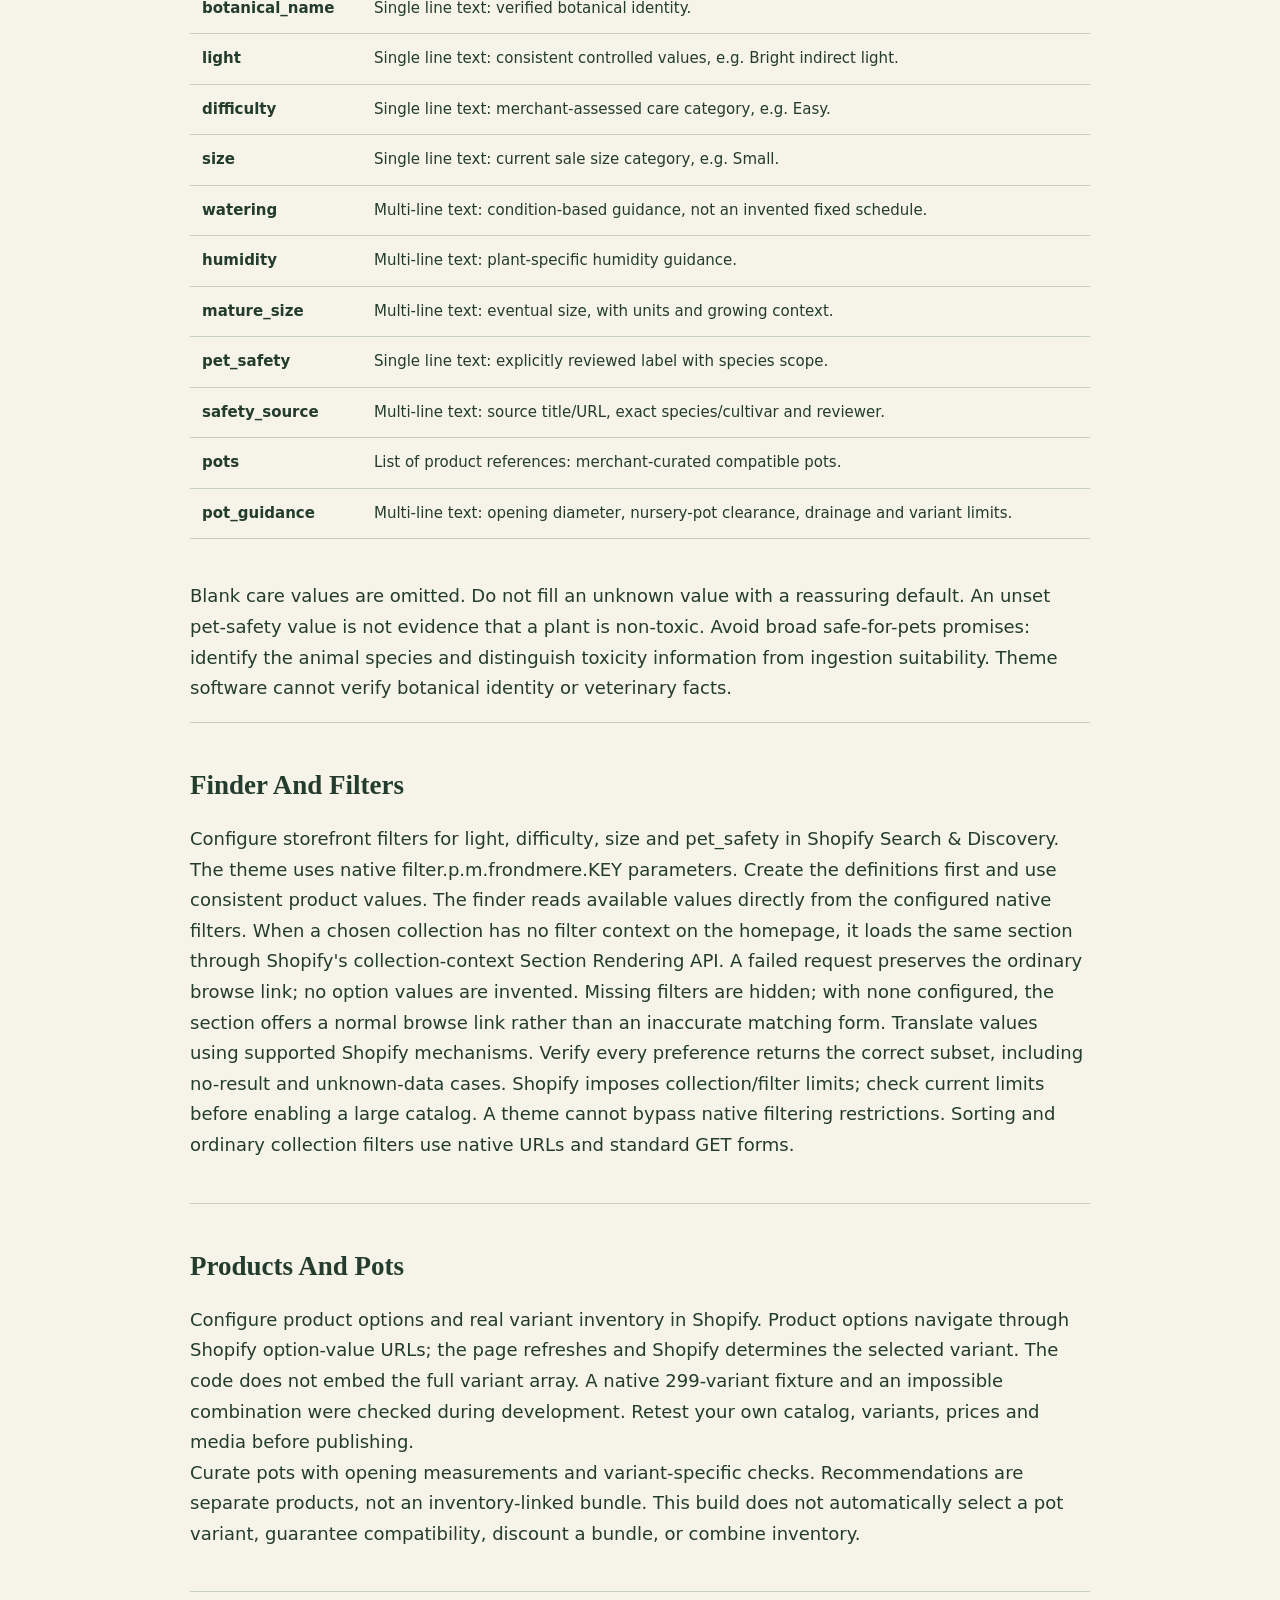
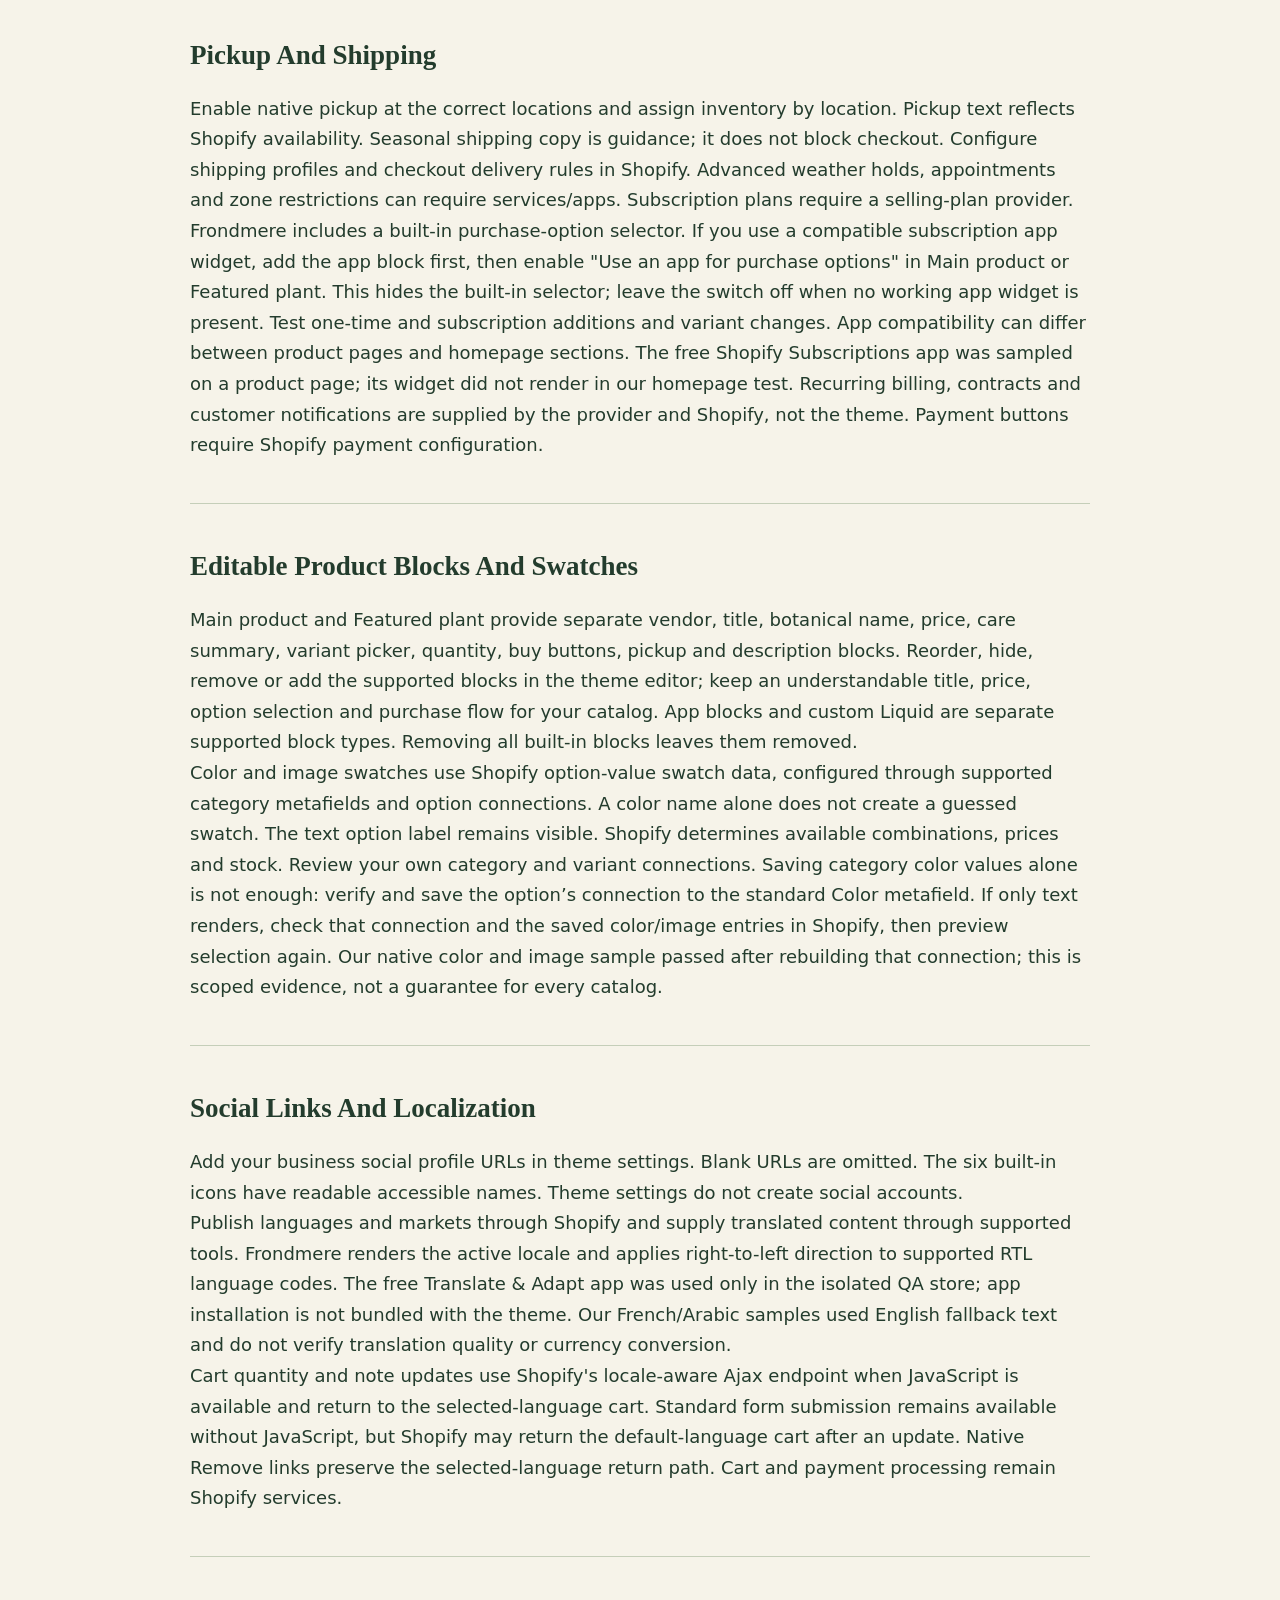
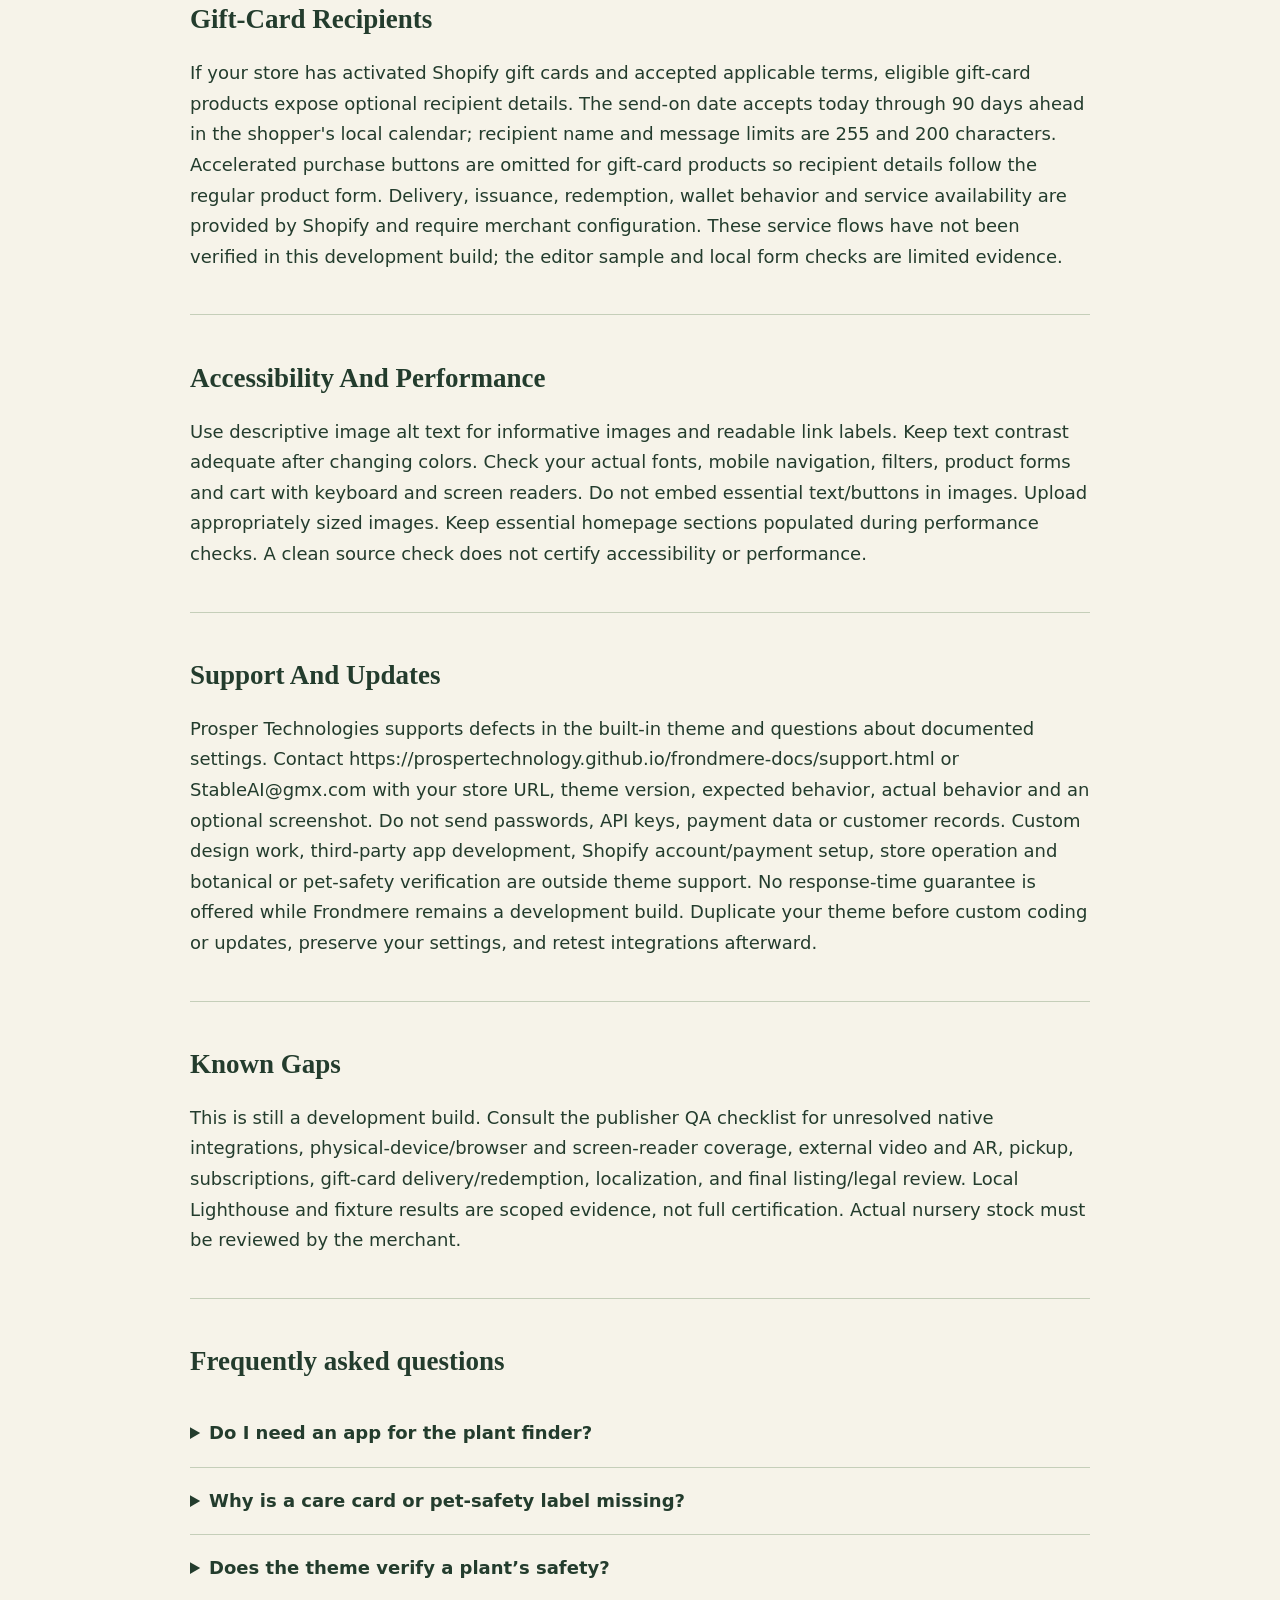
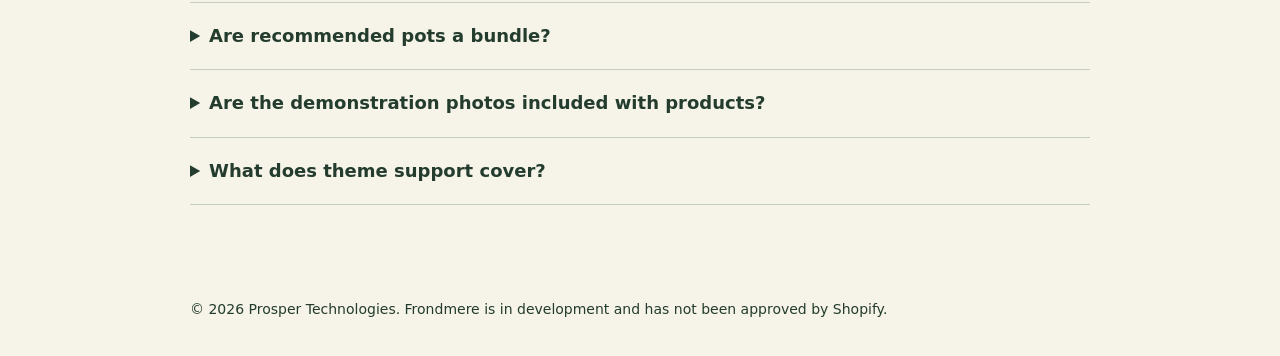
==== commit a1e34e77: "Document verified native swatches and Color connection setup" ====
--- a/index.html
+++ b/index.html
@@ -1 +1 @@
-<!doctype html><html lang="en"><head><meta charset="utf-8"><meta name="viewport" content="width=device-width,initial-scale=1"><title>Grow with Frondmere | Frondmere — Prosper Technologies</title><link rel="stylesheet" href="style.css"><meta name="description" content="Frondmere theme documentation and merchant support from Prosper Technologies."></head><body><a class="skip" href="#main">Skip to content</a><header><nav><a href="index.html">Frondmere documentation</a><a href="support.html">Contact support</a></nav></header><main id="main"><h1>Grow with Frondmere</h1><p class="notice">Development documentation for Frondmere, a Shopify theme for independent plant nurseries. The theme is not yet approved for sale.</p><p>This is a Shopify theme for merchants. The illustrative nursery is a theme demonstration, not a retail business. This development build is not Theme Store approved and is not submission ready.</p><section><h2>Install And Customize</h2><p>Upload the theme-only ZIP under Online Store &gt; Themes &gt; Import theme. Preview before publishing. Choose headings/body fonts and favicon in Visual identity. Configure color schemes in theme settings, then select a scheme in each section. Set the header logo and main menu; nested menus support three levels. Configure footer links and your own policies. Shopify supplies newsletter/contact submission processing; a theme does not provide an email marketing service.</p></section><section><h2>Home Page</h2><p>Botanical Hero: heading, introductory copy, image, caption and collection link.<br>Plant Finder: plant collection and native filter values. Requires the Shopify filters described below. Never publish preferences that your catalog cannot filter accurately.<br>Featured Plants: selected collection and product count.<br>Nursery Journal: photograph, original nursery story, link to a care article or about page.<br>Nursery Notice: add blocks for pickup, hours, shipping regions or seasonal policies. These are information blocks, not fulfillment rules. Enforcement belongs in Shopify shipping/pickup configuration or an appropriate service.<br>Replace all onboarding copy and placeholders with authentic licensed content before using a demo for submission. Demo images are separate assets and do not transfer as merchant product images on theme installation.</p></section><section><h2>Plant Data</h2><p>Create product metafield definitions under Settings &gt; Custom data &gt; Products. Namespace is frondmere. Use the exact keys below. Enable storefront access where available. Values belong to the merchant and must be checked against the actual species/cultivar and growing conditions.</p></section><section><table><caption>Product fields in the frondmere namespace</caption><thead><tr><th scope="col">Key</th><th scope="col">Use</th></tr></thead><tbody><tr><th scope="row">botanical_name</th><td>Single line text: verified botanical identity.</td></tr><tr><th scope="row">light</th><td>Single line text: consistent controlled values, e.g. Bright indirect light.</td></tr><tr><th scope="row">difficulty</th><td>Single line text: merchant-assessed care category, e.g. Easy.</td></tr><tr><th scope="row">size</th><td>Single line text: current sale size category, e.g. Small.</td></tr><tr><th scope="row">watering</th><td>Multi-line text: condition-based guidance, not an invented fixed schedule.</td></tr><tr><th scope="row">humidity</th><td>Multi-line text: plant-specific humidity guidance.</td></tr><tr><th scope="row">mature_size</th><td>Multi-line text: eventual size, with units and growing context.</td></tr><tr><th scope="row">pet_safety</th><td>Single line text: explicitly reviewed label with species scope.</td></tr><tr><th scope="row">safety_source</th><td>Multi-line text: source title/URL, exact species/cultivar and reviewer.</td></tr><tr><th scope="row">pots</th><td>List of product references: merchant-curated compatible pots.</td></tr><tr><th scope="row">pot_guidance</th><td>Multi-line text: opening diameter, nursery-pot clearance, drainage and variant limits.</td></tr></tbody></table></section><p>Blank care values are omitted. Do not fill an unknown value with a reassuring default. An unset pet-safety value is not evidence that a plant is non-toxic. Avoid broad safe-for-pets promises: identify the animal species and distinguish toxicity information from ingestion suitability. Theme software cannot verify botanical identity or veterinary facts.</p><section><h2>Finder And Filters</h2><p>Configure storefront filters for light, difficulty, size and pet_safety in Shopify Search &amp; Discovery. The theme uses native filter.p.m.frondmere.KEY parameters. Create the definitions first and use consistent product values. The finder reads available values directly from the configured native filters. When a chosen collection has no filter context on the homepage, it loads the same section through Shopify&#x27;s collection-context Section Rendering API. A failed request preserves the ordinary browse link; no option values are invented. Missing filters are hidden; with none configured, the section offers a normal browse link rather than an inaccurate matching form. Translate values using supported Shopify mechanisms. Verify every preference returns the correct subset, including no-result and unknown-data cases. Shopify imposes collection/filter limits; check current limits before enabling a large catalog. A theme cannot bypass native filtering restrictions. Sorting and ordinary collection filters use native URLs and standard GET forms.</p></section><section><h2>Products And Pots</h2><p>Configure product options and real variant inventory in Shopify. Product options navigate through Shopify option-value URLs; the page refreshes and Shopify determines the selected variant. The code does not embed the full variant array. A native 299-variant fixture and an impossible combination were checked during development. Retest your own catalog, variants, prices and media before publishing.<br>Curate pots with opening measurements and variant-specific checks. Recommendations are separate products, not an inventory-linked bundle. This build does not automatically select a pot variant, guarantee compatibility, discount a bundle, or combine inventory.</p></section><section><h2>Pickup And Shipping</h2><p>Enable native pickup at the correct locations and assign inventory by location. Pickup text reflects Shopify availability. Seasonal shipping copy is guidance; it does not block checkout. Configure shipping profiles and checkout delivery rules in Shopify. Advanced weather holds, appointments and zone restrictions can require services/apps. Subscription plans require a selling-plan provider. Frondmere includes a built-in purchase-option selector. If you use a compatible subscription app widget, add the app block first, then enable &quot;Use an app for purchase options&quot; in Main product or Featured plant. This hides the built-in selector; leave the switch off when no working app widget is present. Test one-time and subscription additions and variant changes. App compatibility can differ between product pages and homepage sections. The free Shopify Subscriptions app was sampled on a product page; its widget did not render in our homepage test. Recurring billing, contracts and customer notifications are supplied by the provider and Shopify, not the theme. Payment buttons require Shopify payment configuration.</p></section><section><h2>Editable Product Blocks And Swatches</h2><p>Main product and Featured plant provide separate vendor, title, botanical name, price, care summary, variant picker, quantity, buy buttons, pickup and description blocks. Reorder, hide, remove or add the supported blocks in the theme editor; keep an understandable title, price, option selection and purchase flow for your catalog. App blocks and custom Liquid are separate supported block types. Removing all built-in blocks leaves them removed.<br>Color and image swatches use Shopify option-value swatch data, configured through supported category metafields and option connections. A color name alone does not create a guessed swatch. The text option label remains visible. Shopify determines available combinations, prices and stock. Review your own category and variant connections.</p></section><section><h2>Social Links And Localization</h2><p>Add your business social profile URLs in theme settings. Blank URLs are omitted. The six built-in icons have readable accessible names. Theme settings do not create social accounts.<br>Publish languages and markets through Shopify and supply translated content through supported tools. Frondmere renders the active locale and applies right-to-left direction to supported RTL language codes. The free Translate &amp; Adapt app was used only in the isolated QA store; app installation is not bundled with the theme. Our French/Arabic samples used English fallback text and do not verify translation quality or currency conversion.<br>Cart quantity and note updates use Shopify&#x27;s locale-aware Ajax endpoint when JavaScript is available and return to the selected-language cart. Standard form submission remains available without JavaScript, but Shopify may return the default-language cart after an update. Native Remove links preserve the selected-language return path. Cart and payment processing remain Shopify services.</p></section><section><h2>Gift-Card Recipients</h2><p>If your store has activated Shopify gift cards and accepted applicable terms, eligible gift-card products expose optional recipient details. The send-on date accepts today through 90 days ahead in the shopper&#x27;s local calendar; recipient name and message limits are 255 and 200 characters. Accelerated purchase buttons are omitted for gift-card products so recipient details follow the regular product form. Delivery, issuance, redemption, wallet behavior and service availability are provided by Shopify and require merchant configuration. These service flows have not been verified in this development build; the editor sample and local form checks are limited evidence.</p></section><section><h2>Accessibility And Performance</h2><p>Use descriptive image alt text for informative images and readable link labels. Keep text contrast adequate after changing colors. Check your actual fonts, mobile navigation, filters, product forms and cart with keyboard and screen readers. Do not embed essential text/buttons in images. Upload appropriately sized images. Keep essential homepage sections populated during performance checks. A clean source check does not certify accessibility or performance.</p></section><section><h2>Support And Updates</h2><p>Prosper Technologies supports defects in the built-in theme and questions about documented settings. Contact https://prospertechnology.github.io/frondmere-docs/support.html or StableAI@gmx.com with your store URL, theme version, expected behavior, actual behavior and an optional screenshot. Do not send passwords, API keys, payment data or customer records. Custom design work, third-party app development, Shopify account/payment setup, store operation and botanical or pet-safety verification are outside theme support. No response-time guarantee is offered while Frondmere remains a development build. Duplicate your theme before custom coding or updates, preserve your settings, and retest integrations afterward.</p></section><section><h2>Known Gaps</h2><p>This is still a development build. Native visual color/image swatch rendering remains unconfirmed in our QA store despite saved category connections; do not assume that the local markup fixtures establish native display. Consult the publisher QA checklist for unresolved native integrations, physical-device/browser and screen-reader coverage, external video and AR, pickup, subscriptions, gift-card delivery/redemption, localization, and final listing/legal review. Local Lighthouse and fixture results are scoped evidence, not full certification. Actual nursery stock must be reviewed by the merchant.</p></section><section><h2>Frequently asked questions</h2><details><summary>Do I need an app for the plant finder?</summary><p>The theme supplies the finder. Configure its native Shopify filters with Shopify’s free Search &amp; Discovery app.</p></details><details><summary>Why is a care card or pet-safety label missing?</summary><p>Fill the relevant product fields. Pet-safety labels require both source information and a review date. Missing data is omitted.</p></details><details><summary>Does the theme verify a plant’s safety?</summary><p>No. Your nursery must verify the botanical identity and source information for the actual stock. Images and software are not safety evidence.</p></details><details><summary>Are recommended pots a bundle?</summary><p>No. They are separate products chosen by the merchant. Check actual variant measurements and configure any bundle inventory or discounts separately.</p></details><details><summary>Are the demonstration photos included with products?</summary><p>No. Upload your own licensed product media and choose your own section images.</p></details><details><summary>What does theme support cover?</summary><p>Prosper Technologies supports theme defects and questions about documented settings. Store operation, plant-care verification, custom design work and third-party app development are separate responsibilities. This development build has no guaranteed response-time commitment.</p></details></section></main><footer><small>© 2026 Prosper Technologies. Frondmere is in development and has not been approved by Shopify.</small></footer></body></html>+<!doctype html><html lang="en"><head><meta charset="utf-8"><meta name="viewport" content="width=device-width,initial-scale=1"><title>Grow with Frondmere | Frondmere — Prosper Technologies</title><link rel="stylesheet" href="style.css"><meta name="description" content="Frondmere theme documentation and merchant support from Prosper Technologies."></head><body><a class="skip" href="#main">Skip to content</a><header><nav><a href="index.html">Frondmere documentation</a><a href="support.html">Contact support</a></nav></header><main id="main"><h1>Grow with Frondmere</h1><p class="notice">Development documentation for Frondmere, a Shopify theme for independent plant nurseries. The theme is not yet approved for sale.</p><p>This is a Shopify theme for merchants. The illustrative nursery is a theme demonstration, not a retail business. This development build is not Theme Store approved and is not submission ready.</p><section><h2>Install And Customize</h2><p>Upload the theme-only ZIP under Online Store &gt; Themes &gt; Import theme. Preview before publishing. Choose headings/body fonts and favicon in Visual identity. Configure color schemes in theme settings, then select a scheme in each section. Set the header logo and main menu; nested menus support three levels. Configure footer links and your own policies. Shopify supplies newsletter/contact submission processing; a theme does not provide an email marketing service.</p></section><section><h2>Home Page</h2><p>Botanical Hero: heading, introductory copy, image, caption and collection link.<br>Plant Finder: plant collection and native filter values. Requires the Shopify filters described below. Never publish preferences that your catalog cannot filter accurately.<br>Featured Plants: selected collection and product count.<br>Nursery Journal: photograph, original nursery story, link to a care article or about page.<br>Nursery Notice: add blocks for pickup, hours, shipping regions or seasonal policies. These are information blocks, not fulfillment rules. Enforcement belongs in Shopify shipping/pickup configuration or an appropriate service.<br>Replace all onboarding copy and placeholders with authentic licensed content before using a demo for submission. Demo images are separate assets and do not transfer as merchant product images on theme installation.</p></section><section><h2>Plant Data</h2><p>Create product metafield definitions under Settings &gt; Custom data &gt; Products. Namespace is frondmere. Use the exact keys below. Enable storefront access where available. Values belong to the merchant and must be checked against the actual species/cultivar and growing conditions.</p></section><section><table><caption>Product fields in the frondmere namespace</caption><thead><tr><th scope="col">Key</th><th scope="col">Use</th></tr></thead><tbody><tr><th scope="row">botanical_name</th><td>Single line text: verified botanical identity.</td></tr><tr><th scope="row">light</th><td>Single line text: consistent controlled values, e.g. Bright indirect light.</td></tr><tr><th scope="row">difficulty</th><td>Single line text: merchant-assessed care category, e.g. Easy.</td></tr><tr><th scope="row">size</th><td>Single line text: current sale size category, e.g. Small.</td></tr><tr><th scope="row">watering</th><td>Multi-line text: condition-based guidance, not an invented fixed schedule.</td></tr><tr><th scope="row">humidity</th><td>Multi-line text: plant-specific humidity guidance.</td></tr><tr><th scope="row">mature_size</th><td>Multi-line text: eventual size, with units and growing context.</td></tr><tr><th scope="row">pet_safety</th><td>Single line text: explicitly reviewed label with species scope.</td></tr><tr><th scope="row">safety_source</th><td>Multi-line text: source title/URL, exact species/cultivar and reviewer.</td></tr><tr><th scope="row">pots</th><td>List of product references: merchant-curated compatible pots.</td></tr><tr><th scope="row">pot_guidance</th><td>Multi-line text: opening diameter, nursery-pot clearance, drainage and variant limits.</td></tr></tbody></table></section><p>Blank care values are omitted. Do not fill an unknown value with a reassuring default. An unset pet-safety value is not evidence that a plant is non-toxic. Avoid broad safe-for-pets promises: identify the animal species and distinguish toxicity information from ingestion suitability. Theme software cannot verify botanical identity or veterinary facts.</p><section><h2>Finder And Filters</h2><p>Configure storefront filters for light, difficulty, size and pet_safety in Shopify Search &amp; Discovery. The theme uses native filter.p.m.frondmere.KEY parameters. Create the definitions first and use consistent product values. The finder reads available values directly from the configured native filters. When a chosen collection has no filter context on the homepage, it loads the same section through Shopify&#x27;s collection-context Section Rendering API. A failed request preserves the ordinary browse link; no option values are invented. Missing filters are hidden; with none configured, the section offers a normal browse link rather than an inaccurate matching form. Translate values using supported Shopify mechanisms. Verify every preference returns the correct subset, including no-result and unknown-data cases. Shopify imposes collection/filter limits; check current limits before enabling a large catalog. A theme cannot bypass native filtering restrictions. Sorting and ordinary collection filters use native URLs and standard GET forms.</p></section><section><h2>Products And Pots</h2><p>Configure product options and real variant inventory in Shopify. Product options navigate through Shopify option-value URLs; the page refreshes and Shopify determines the selected variant. The code does not embed the full variant array. A native 299-variant fixture and an impossible combination were checked during development. Retest your own catalog, variants, prices and media before publishing.<br>Curate pots with opening measurements and variant-specific checks. Recommendations are separate products, not an inventory-linked bundle. This build does not automatically select a pot variant, guarantee compatibility, discount a bundle, or combine inventory.</p></section><section><h2>Pickup And Shipping</h2><p>Enable native pickup at the correct locations and assign inventory by location. Pickup text reflects Shopify availability. Seasonal shipping copy is guidance; it does not block checkout. Configure shipping profiles and checkout delivery rules in Shopify. Advanced weather holds, appointments and zone restrictions can require services/apps. Subscription plans require a selling-plan provider. Frondmere includes a built-in purchase-option selector. If you use a compatible subscription app widget, add the app block first, then enable &quot;Use an app for purchase options&quot; in Main product or Featured plant. This hides the built-in selector; leave the switch off when no working app widget is present. Test one-time and subscription additions and variant changes. App compatibility can differ between product pages and homepage sections. The free Shopify Subscriptions app was sampled on a product page; its widget did not render in our homepage test. Recurring billing, contracts and customer notifications are supplied by the provider and Shopify, not the theme. Payment buttons require Shopify payment configuration.</p></section><section><h2>Editable Product Blocks And Swatches</h2><p>Main product and Featured plant provide separate vendor, title, botanical name, price, care summary, variant picker, quantity, buy buttons, pickup and description blocks. Reorder, hide, remove or add the supported blocks in the theme editor; keep an understandable title, price, option selection and purchase flow for your catalog. App blocks and custom Liquid are separate supported block types. Removing all built-in blocks leaves them removed.<br>Color and image swatches use Shopify option-value swatch data, configured through supported category metafields and option connections. A color name alone does not create a guessed swatch. The text option label remains visible. Shopify determines available combinations, prices and stock. Review your own category and variant connections. Saving category color values alone is not enough: verify and save the option’s connection to the standard Color metafield. If only text renders, check that connection and the saved color/image entries in Shopify, then preview selection again. Our native color and image sample passed after rebuilding that connection; this is scoped evidence, not a guarantee for every catalog.</p></section><section><h2>Social Links And Localization</h2><p>Add your business social profile URLs in theme settings. Blank URLs are omitted. The six built-in icons have readable accessible names. Theme settings do not create social accounts.<br>Publish languages and markets through Shopify and supply translated content through supported tools. Frondmere renders the active locale and applies right-to-left direction to supported RTL language codes. The free Translate &amp; Adapt app was used only in the isolated QA store; app installation is not bundled with the theme. Our French/Arabic samples used English fallback text and do not verify translation quality or currency conversion.<br>Cart quantity and note updates use Shopify&#x27;s locale-aware Ajax endpoint when JavaScript is available and return to the selected-language cart. Standard form submission remains available without JavaScript, but Shopify may return the default-language cart after an update. Native Remove links preserve the selected-language return path. Cart and payment processing remain Shopify services.</p></section><section><h2>Gift-Card Recipients</h2><p>If your store has activated Shopify gift cards and accepted applicable terms, eligible gift-card products expose optional recipient details. The send-on date accepts today through 90 days ahead in the shopper&#x27;s local calendar; recipient name and message limits are 255 and 200 characters. Accelerated purchase buttons are omitted for gift-card products so recipient details follow the regular product form. Delivery, issuance, redemption, wallet behavior and service availability are provided by Shopify and require merchant configuration. These service flows have not been verified in this development build; the editor sample and local form checks are limited evidence.</p></section><section><h2>Accessibility And Performance</h2><p>Use descriptive image alt text for informative images and readable link labels. Keep text contrast adequate after changing colors. Check your actual fonts, mobile navigation, filters, product forms and cart with keyboard and screen readers. Do not embed essential text/buttons in images. Upload appropriately sized images. Keep essential homepage sections populated during performance checks. A clean source check does not certify accessibility or performance.</p></section><section><h2>Support And Updates</h2><p>Prosper Technologies supports defects in the built-in theme and questions about documented settings. Contact https://prospertechnology.github.io/frondmere-docs/support.html or StableAI@gmx.com with your store URL, theme version, expected behavior, actual behavior and an optional screenshot. Do not send passwords, API keys, payment data or customer records. Custom design work, third-party app development, Shopify account/payment setup, store operation and botanical or pet-safety verification are outside theme support. No response-time guarantee is offered while Frondmere remains a development build. Duplicate your theme before custom coding or updates, preserve your settings, and retest integrations afterward.</p></section><section><h2>Known Gaps</h2><p>This is still a development build. Consult the publisher QA checklist for unresolved native integrations, physical-device/browser and screen-reader coverage, external video and AR, pickup, subscriptions, gift-card delivery/redemption, localization, and final listing/legal review. Local Lighthouse and fixture results are scoped evidence, not full certification. Actual nursery stock must be reviewed by the merchant.</p></section><section><h2>Frequently asked questions</h2><details><summary>Do I need an app for the plant finder?</summary><p>The theme supplies the finder. Configure its native Shopify filters with Shopify’s free Search &amp; Discovery app.</p></details><details><summary>Why is a care card or pet-safety label missing?</summary><p>Fill the relevant product fields. Pet-safety labels require both source information and a review date. Missing data is omitted.</p></details><details><summary>Does the theme verify a plant’s safety?</summary><p>No. Your nursery must verify the botanical identity and source information for the actual stock. Images and software are not safety evidence.</p></details><details><summary>Are recommended pots a bundle?</summary><p>No. They are separate products chosen by the merchant. Check actual variant measurements and configure any bundle inventory or discounts separately.</p></details><details><summary>Are the demonstration photos included with products?</summary><p>No. Upload your own licensed product media and choose your own section images.</p></details><details><summary>What does theme support cover?</summary><p>Prosper Technologies supports theme defects and questions about documented settings. Store operation, plant-care verification, custom design work and third-party app development are separate responsibilities. This development build has no guaranteed response-time commitment.</p></details></section></main><footer><small>© 2026 Prosper Technologies. Frondmere is in development and has not been approved by Shopify.</small></footer></body></html>
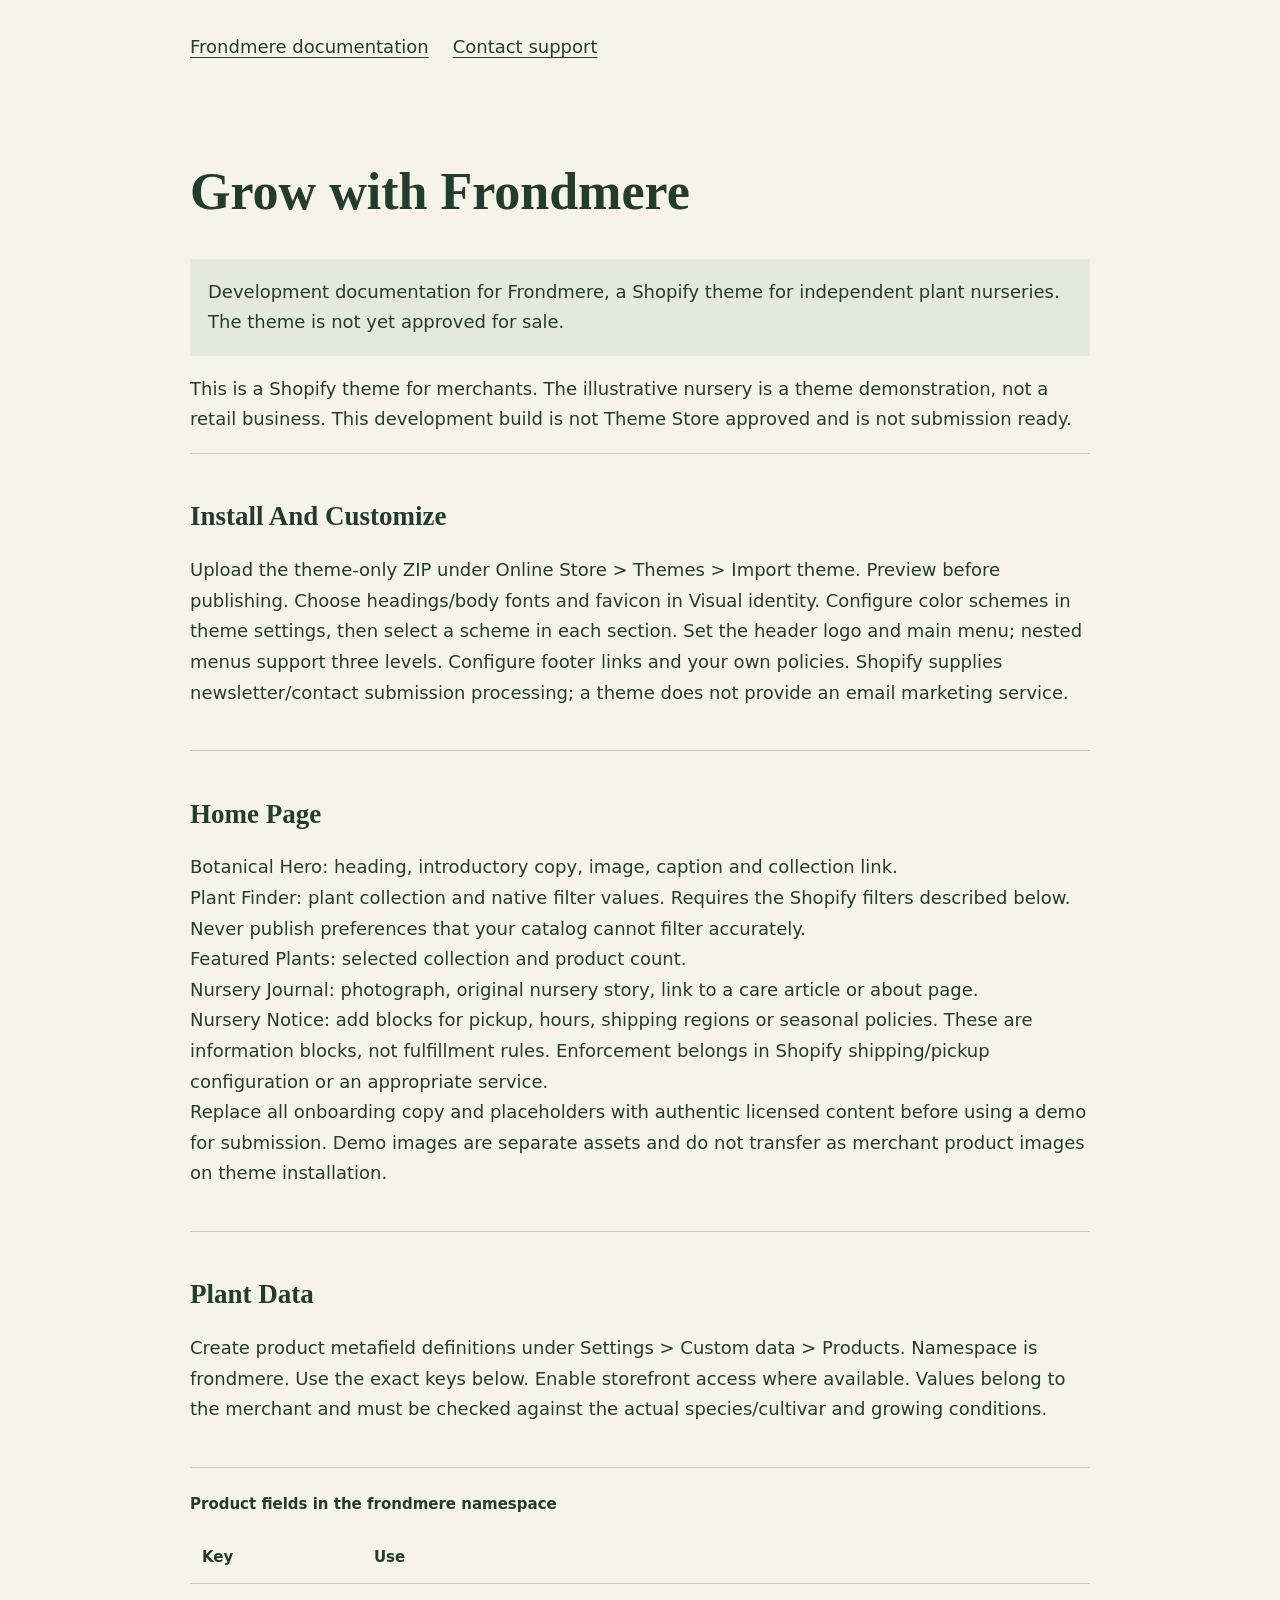
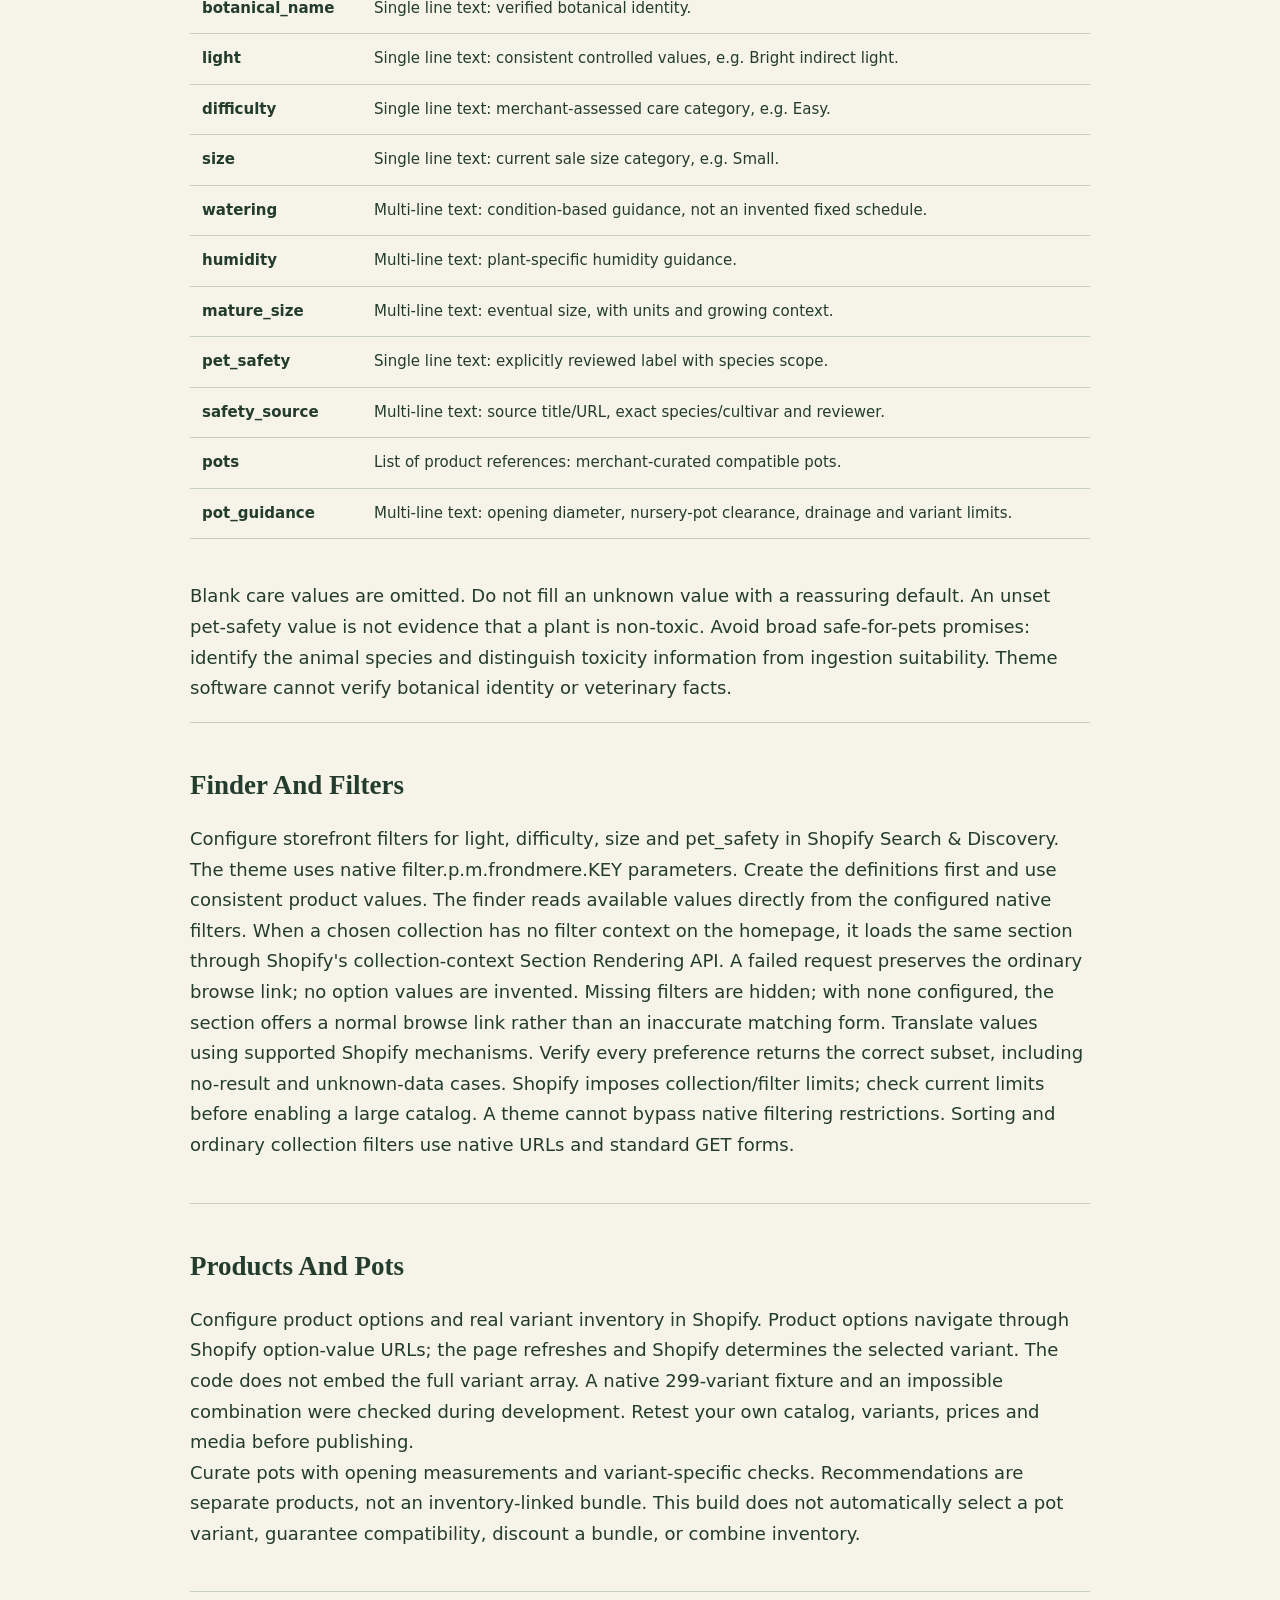
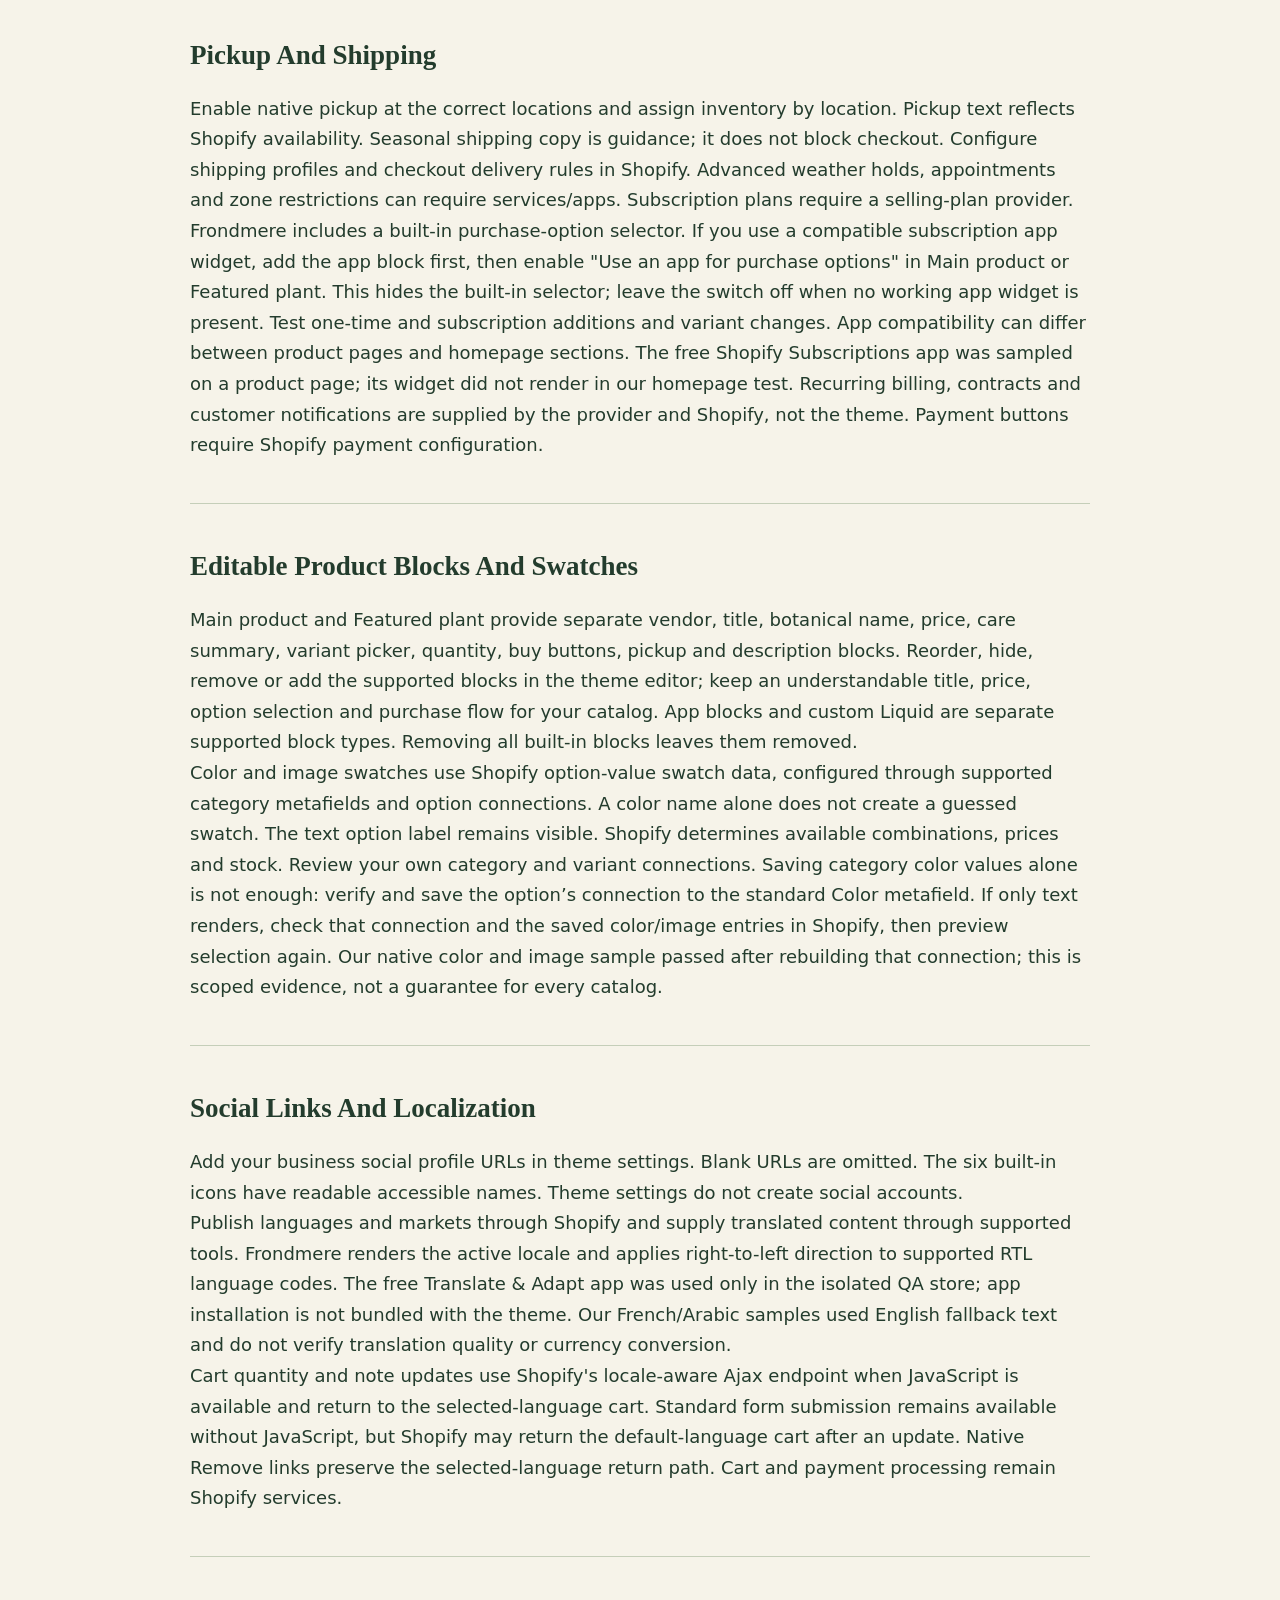
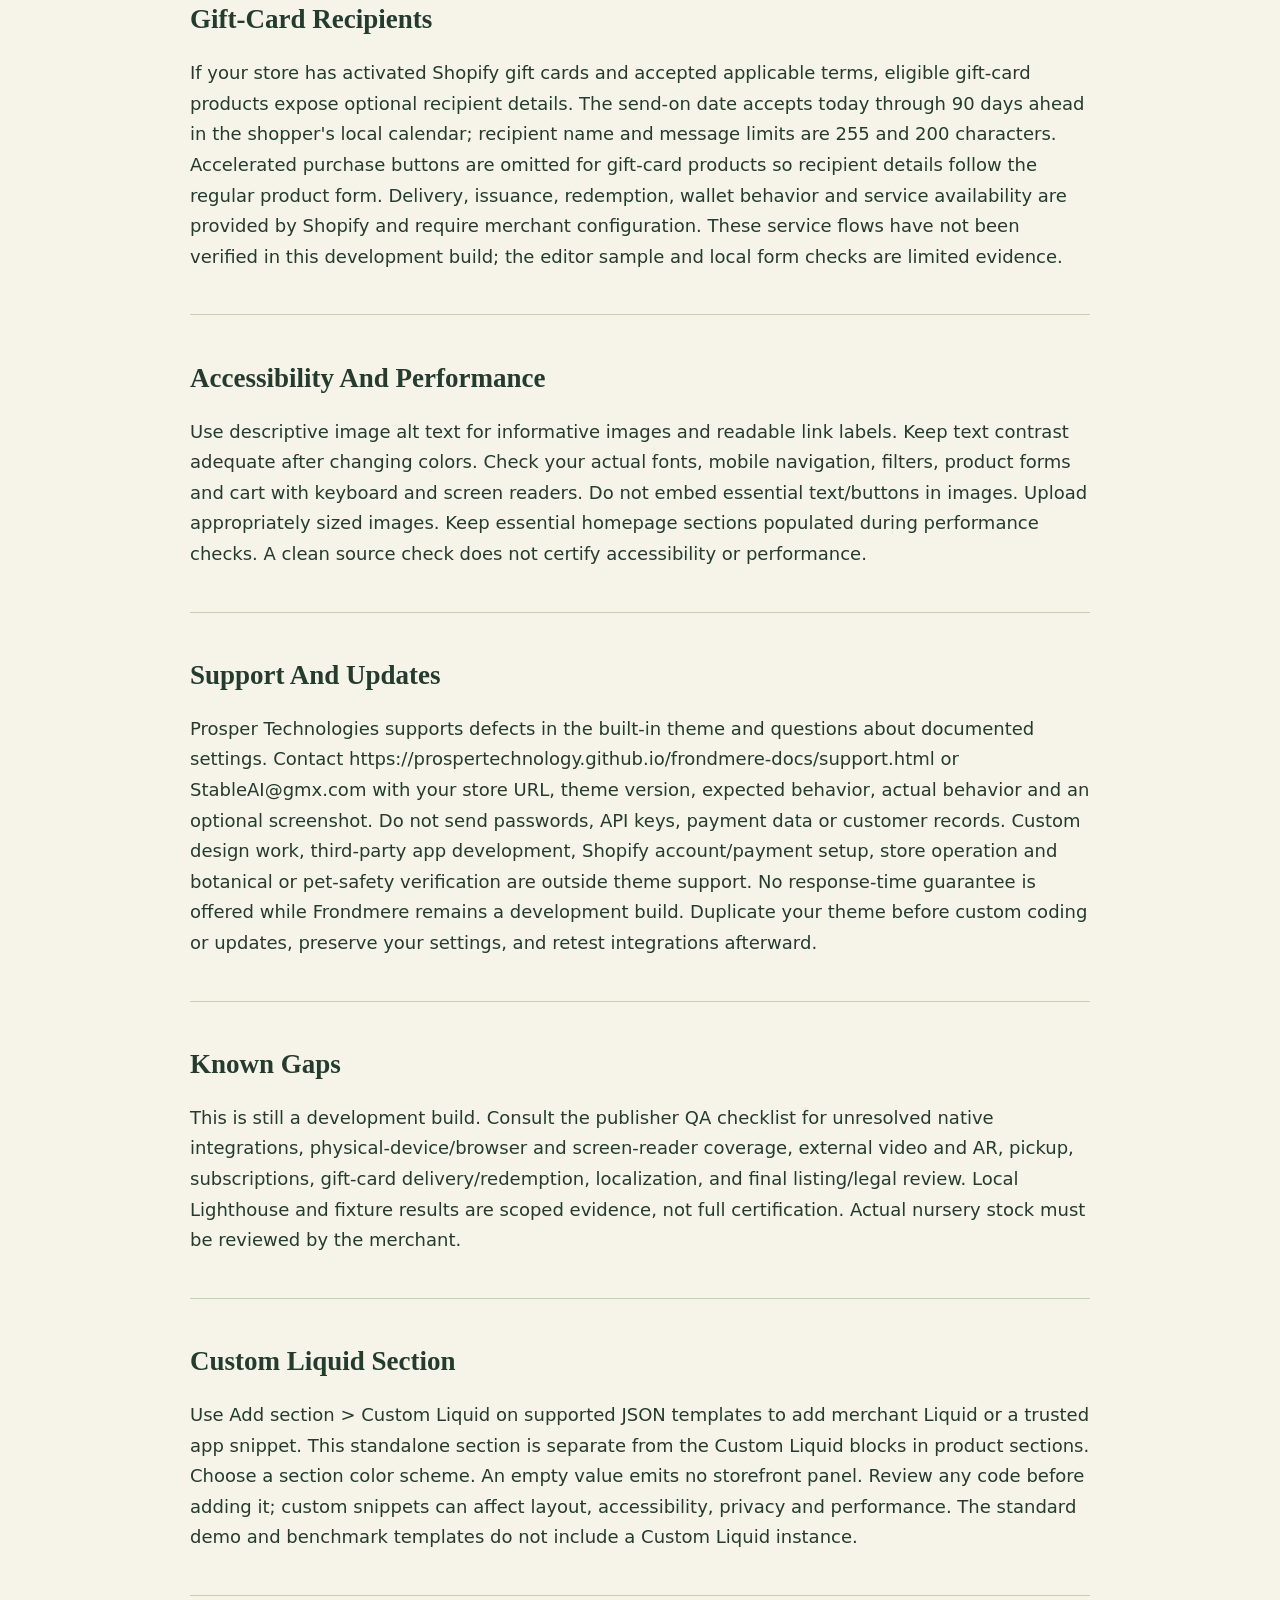
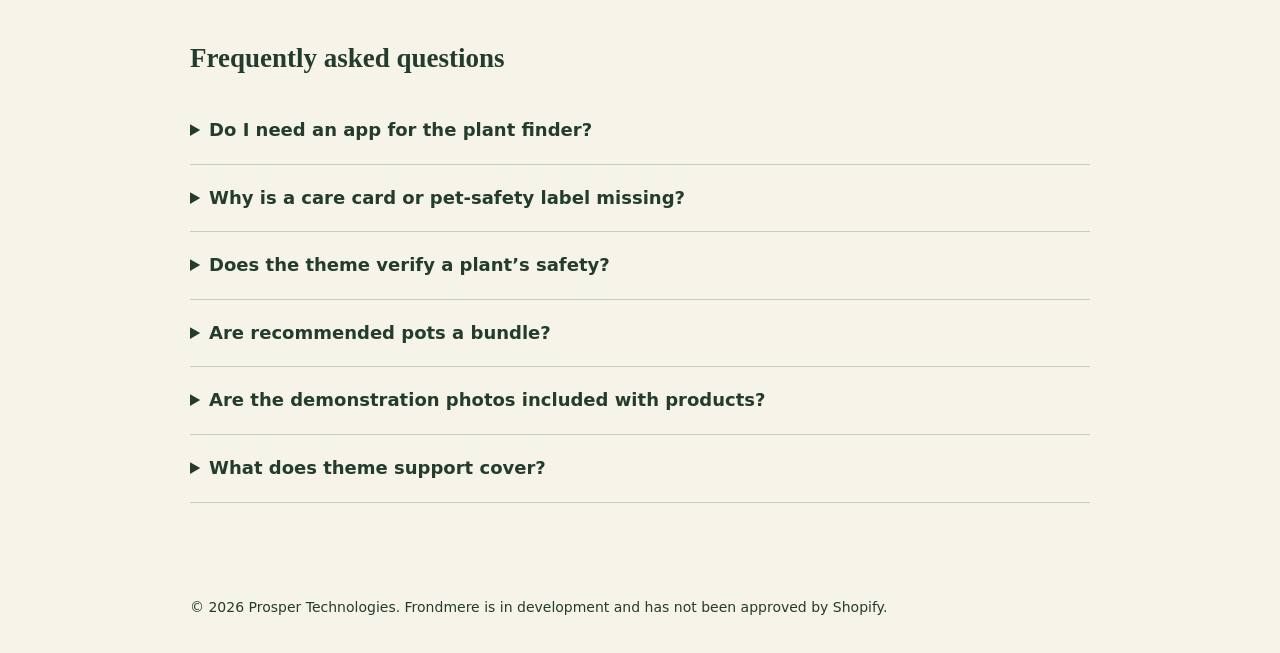
==== commit 5c7ec7d3: "Document standalone Custom Liquid section" ====
--- a/index.html
+++ b/index.html
@@ -1 +1 @@
-<!doctype html><html lang="en"><head><meta charset="utf-8"><meta name="viewport" content="width=device-width,initial-scale=1"><title>Grow with Frondmere | Frondmere — Prosper Technologies</title><link rel="stylesheet" href="style.css"><meta name="description" content="Frondmere theme documentation and merchant support from Prosper Technologies."></head><body><a class="skip" href="#main">Skip to content</a><header><nav><a href="index.html">Frondmere documentation</a><a href="support.html">Contact support</a></nav></header><main id="main"><h1>Grow with Frondmere</h1><p class="notice">Development documentation for Frondmere, a Shopify theme for independent plant nurseries. The theme is not yet approved for sale.</p><p>This is a Shopify theme for merchants. The illustrative nursery is a theme demonstration, not a retail business. This development build is not Theme Store approved and is not submission ready.</p><section><h2>Install And Customize</h2><p>Upload the theme-only ZIP under Online Store &gt; Themes &gt; Import theme. Preview before publishing. Choose headings/body fonts and favicon in Visual identity. Configure color schemes in theme settings, then select a scheme in each section. Set the header logo and main menu; nested menus support three levels. Configure footer links and your own policies. Shopify supplies newsletter/contact submission processing; a theme does not provide an email marketing service.</p></section><section><h2>Home Page</h2><p>Botanical Hero: heading, introductory copy, image, caption and collection link.<br>Plant Finder: plant collection and native filter values. Requires the Shopify filters described below. Never publish preferences that your catalog cannot filter accurately.<br>Featured Plants: selected collection and product count.<br>Nursery Journal: photograph, original nursery story, link to a care article or about page.<br>Nursery Notice: add blocks for pickup, hours, shipping regions or seasonal policies. These are information blocks, not fulfillment rules. Enforcement belongs in Shopify shipping/pickup configuration or an appropriate service.<br>Replace all onboarding copy and placeholders with authentic licensed content before using a demo for submission. Demo images are separate assets and do not transfer as merchant product images on theme installation.</p></section><section><h2>Plant Data</h2><p>Create product metafield definitions under Settings &gt; Custom data &gt; Products. Namespace is frondmere. Use the exact keys below. Enable storefront access where available. Values belong to the merchant and must be checked against the actual species/cultivar and growing conditions.</p></section><section><table><caption>Product fields in the frondmere namespace</caption><thead><tr><th scope="col">Key</th><th scope="col">Use</th></tr></thead><tbody><tr><th scope="row">botanical_name</th><td>Single line text: verified botanical identity.</td></tr><tr><th scope="row">light</th><td>Single line text: consistent controlled values, e.g. Bright indirect light.</td></tr><tr><th scope="row">difficulty</th><td>Single line text: merchant-assessed care category, e.g. Easy.</td></tr><tr><th scope="row">size</th><td>Single line text: current sale size category, e.g. Small.</td></tr><tr><th scope="row">watering</th><td>Multi-line text: condition-based guidance, not an invented fixed schedule.</td></tr><tr><th scope="row">humidity</th><td>Multi-line text: plant-specific humidity guidance.</td></tr><tr><th scope="row">mature_size</th><td>Multi-line text: eventual size, with units and growing context.</td></tr><tr><th scope="row">pet_safety</th><td>Single line text: explicitly reviewed label with species scope.</td></tr><tr><th scope="row">safety_source</th><td>Multi-line text: source title/URL, exact species/cultivar and reviewer.</td></tr><tr><th scope="row">pots</th><td>List of product references: merchant-curated compatible pots.</td></tr><tr><th scope="row">pot_guidance</th><td>Multi-line text: opening diameter, nursery-pot clearance, drainage and variant limits.</td></tr></tbody></table></section><p>Blank care values are omitted. Do not fill an unknown value with a reassuring default. An unset pet-safety value is not evidence that a plant is non-toxic. Avoid broad safe-for-pets promises: identify the animal species and distinguish toxicity information from ingestion suitability. Theme software cannot verify botanical identity or veterinary facts.</p><section><h2>Finder And Filters</h2><p>Configure storefront filters for light, difficulty, size and pet_safety in Shopify Search &amp; Discovery. The theme uses native filter.p.m.frondmere.KEY parameters. Create the definitions first and use consistent product values. The finder reads available values directly from the configured native filters. When a chosen collection has no filter context on the homepage, it loads the same section through Shopify&#x27;s collection-context Section Rendering API. A failed request preserves the ordinary browse link; no option values are invented. Missing filters are hidden; with none configured, the section offers a normal browse link rather than an inaccurate matching form. Translate values using supported Shopify mechanisms. Verify every preference returns the correct subset, including no-result and unknown-data cases. Shopify imposes collection/filter limits; check current limits before enabling a large catalog. A theme cannot bypass native filtering restrictions. Sorting and ordinary collection filters use native URLs and standard GET forms.</p></section><section><h2>Products And Pots</h2><p>Configure product options and real variant inventory in Shopify. Product options navigate through Shopify option-value URLs; the page refreshes and Shopify determines the selected variant. The code does not embed the full variant array. A native 299-variant fixture and an impossible combination were checked during development. Retest your own catalog, variants, prices and media before publishing.<br>Curate pots with opening measurements and variant-specific checks. Recommendations are separate products, not an inventory-linked bundle. This build does not automatically select a pot variant, guarantee compatibility, discount a bundle, or combine inventory.</p></section><section><h2>Pickup And Shipping</h2><p>Enable native pickup at the correct locations and assign inventory by location. Pickup text reflects Shopify availability. Seasonal shipping copy is guidance; it does not block checkout. Configure shipping profiles and checkout delivery rules in Shopify. Advanced weather holds, appointments and zone restrictions can require services/apps. Subscription plans require a selling-plan provider. Frondmere includes a built-in purchase-option selector. If you use a compatible subscription app widget, add the app block first, then enable &quot;Use an app for purchase options&quot; in Main product or Featured plant. This hides the built-in selector; leave the switch off when no working app widget is present. Test one-time and subscription additions and variant changes. App compatibility can differ between product pages and homepage sections. The free Shopify Subscriptions app was sampled on a product page; its widget did not render in our homepage test. Recurring billing, contracts and customer notifications are supplied by the provider and Shopify, not the theme. Payment buttons require Shopify payment configuration.</p></section><section><h2>Editable Product Blocks And Swatches</h2><p>Main product and Featured plant provide separate vendor, title, botanical name, price, care summary, variant picker, quantity, buy buttons, pickup and description blocks. Reorder, hide, remove or add the supported blocks in the theme editor; keep an understandable title, price, option selection and purchase flow for your catalog. App blocks and custom Liquid are separate supported block types. Removing all built-in blocks leaves them removed.<br>Color and image swatches use Shopify option-value swatch data, configured through supported category metafields and option connections. A color name alone does not create a guessed swatch. The text option label remains visible. Shopify determines available combinations, prices and stock. Review your own category and variant connections. Saving category color values alone is not enough: verify and save the option’s connection to the standard Color metafield. If only text renders, check that connection and the saved color/image entries in Shopify, then preview selection again. Our native color and image sample passed after rebuilding that connection; this is scoped evidence, not a guarantee for every catalog.</p></section><section><h2>Social Links And Localization</h2><p>Add your business social profile URLs in theme settings. Blank URLs are omitted. The six built-in icons have readable accessible names. Theme settings do not create social accounts.<br>Publish languages and markets through Shopify and supply translated content through supported tools. Frondmere renders the active locale and applies right-to-left direction to supported RTL language codes. The free Translate &amp; Adapt app was used only in the isolated QA store; app installation is not bundled with the theme. Our French/Arabic samples used English fallback text and do not verify translation quality or currency conversion.<br>Cart quantity and note updates use Shopify&#x27;s locale-aware Ajax endpoint when JavaScript is available and return to the selected-language cart. Standard form submission remains available without JavaScript, but Shopify may return the default-language cart after an update. Native Remove links preserve the selected-language return path. Cart and payment processing remain Shopify services.</p></section><section><h2>Gift-Card Recipients</h2><p>If your store has activated Shopify gift cards and accepted applicable terms, eligible gift-card products expose optional recipient details. The send-on date accepts today through 90 days ahead in the shopper&#x27;s local calendar; recipient name and message limits are 255 and 200 characters. Accelerated purchase buttons are omitted for gift-card products so recipient details follow the regular product form. Delivery, issuance, redemption, wallet behavior and service availability are provided by Shopify and require merchant configuration. These service flows have not been verified in this development build; the editor sample and local form checks are limited evidence.</p></section><section><h2>Accessibility And Performance</h2><p>Use descriptive image alt text for informative images and readable link labels. Keep text contrast adequate after changing colors. Check your actual fonts, mobile navigation, filters, product forms and cart with keyboard and screen readers. Do not embed essential text/buttons in images. Upload appropriately sized images. Keep essential homepage sections populated during performance checks. A clean source check does not certify accessibility or performance.</p></section><section><h2>Support And Updates</h2><p>Prosper Technologies supports defects in the built-in theme and questions about documented settings. Contact https://prospertechnology.github.io/frondmere-docs/support.html or StableAI@gmx.com with your store URL, theme version, expected behavior, actual behavior and an optional screenshot. Do not send passwords, API keys, payment data or customer records. Custom design work, third-party app development, Shopify account/payment setup, store operation and botanical or pet-safety verification are outside theme support. No response-time guarantee is offered while Frondmere remains a development build. Duplicate your theme before custom coding or updates, preserve your settings, and retest integrations afterward.</p></section><section><h2>Known Gaps</h2><p>This is still a development build. Consult the publisher QA checklist for unresolved native integrations, physical-device/browser and screen-reader coverage, external video and AR, pickup, subscriptions, gift-card delivery/redemption, localization, and final listing/legal review. Local Lighthouse and fixture results are scoped evidence, not full certification. Actual nursery stock must be reviewed by the merchant.</p></section><section><h2>Frequently asked questions</h2><details><summary>Do I need an app for the plant finder?</summary><p>The theme supplies the finder. Configure its native Shopify filters with Shopify’s free Search &amp; Discovery app.</p></details><details><summary>Why is a care card or pet-safety label missing?</summary><p>Fill the relevant product fields. Pet-safety labels require both source information and a review date. Missing data is omitted.</p></details><details><summary>Does the theme verify a plant’s safety?</summary><p>No. Your nursery must verify the botanical identity and source information for the actual stock. Images and software are not safety evidence.</p></details><details><summary>Are recommended pots a bundle?</summary><p>No. They are separate products chosen by the merchant. Check actual variant measurements and configure any bundle inventory or discounts separately.</p></details><details><summary>Are the demonstration photos included with products?</summary><p>No. Upload your own licensed product media and choose your own section images.</p></details><details><summary>What does theme support cover?</summary><p>Prosper Technologies supports theme defects and questions about documented settings. Store operation, plant-care verification, custom design work and third-party app development are separate responsibilities. This development build has no guaranteed response-time commitment.</p></details></section></main><footer><small>© 2026 Prosper Technologies. Frondmere is in development and has not been approved by Shopify.</small></footer></body></html>+<!doctype html><html lang="en"><head><meta charset="utf-8"><meta name="viewport" content="width=device-width,initial-scale=1"><title>Grow with Frondmere | Frondmere — Prosper Technologies</title><link rel="stylesheet" href="style.css"><meta name="description" content="Frondmere theme documentation and merchant support from Prosper Technologies."></head><body><a class="skip" href="#main">Skip to content</a><header><nav><a href="index.html">Frondmere documentation</a><a href="support.html">Contact support</a></nav></header><main id="main"><h1>Grow with Frondmere</h1><p class="notice">Development documentation for Frondmere, a Shopify theme for independent plant nurseries. The theme is not yet approved for sale.</p><p>This is a Shopify theme for merchants. The illustrative nursery is a theme demonstration, not a retail business. This development build is not Theme Store approved and is not submission ready.</p><section><h2>Install And Customize</h2><p>Upload the theme-only ZIP under Online Store &gt; Themes &gt; Import theme. Preview before publishing. Choose headings/body fonts and favicon in Visual identity. Configure color schemes in theme settings, then select a scheme in each section. Set the header logo and main menu; nested menus support three levels. Configure footer links and your own policies. Shopify supplies newsletter/contact submission processing; a theme does not provide an email marketing service.</p></section><section><h2>Home Page</h2><p>Botanical Hero: heading, introductory copy, image, caption and collection link.<br>Plant Finder: plant collection and native filter values. Requires the Shopify filters described below. Never publish preferences that your catalog cannot filter accurately.<br>Featured Plants: selected collection and product count.<br>Nursery Journal: photograph, original nursery story, link to a care article or about page.<br>Nursery Notice: add blocks for pickup, hours, shipping regions or seasonal policies. These are information blocks, not fulfillment rules. Enforcement belongs in Shopify shipping/pickup configuration or an appropriate service.<br>Replace all onboarding copy and placeholders with authentic licensed content before using a demo for submission. Demo images are separate assets and do not transfer as merchant product images on theme installation.</p></section><section><h2>Plant Data</h2><p>Create product metafield definitions under Settings &gt; Custom data &gt; Products. Namespace is frondmere. Use the exact keys below. Enable storefront access where available. Values belong to the merchant and must be checked against the actual species/cultivar and growing conditions.</p></section><section><table><caption>Product fields in the frondmere namespace</caption><thead><tr><th scope="col">Key</th><th scope="col">Use</th></tr></thead><tbody><tr><th scope="row">botanical_name</th><td>Single line text: verified botanical identity.</td></tr><tr><th scope="row">light</th><td>Single line text: consistent controlled values, e.g. Bright indirect light.</td></tr><tr><th scope="row">difficulty</th><td>Single line text: merchant-assessed care category, e.g. Easy.</td></tr><tr><th scope="row">size</th><td>Single line text: current sale size category, e.g. Small.</td></tr><tr><th scope="row">watering</th><td>Multi-line text: condition-based guidance, not an invented fixed schedule.</td></tr><tr><th scope="row">humidity</th><td>Multi-line text: plant-specific humidity guidance.</td></tr><tr><th scope="row">mature_size</th><td>Multi-line text: eventual size, with units and growing context.</td></tr><tr><th scope="row">pet_safety</th><td>Single line text: explicitly reviewed label with species scope.</td></tr><tr><th scope="row">safety_source</th><td>Multi-line text: source title/URL, exact species/cultivar and reviewer.</td></tr><tr><th scope="row">pots</th><td>List of product references: merchant-curated compatible pots.</td></tr><tr><th scope="row">pot_guidance</th><td>Multi-line text: opening diameter, nursery-pot clearance, drainage and variant limits.</td></tr></tbody></table></section><p>Blank care values are omitted. Do not fill an unknown value with a reassuring default. An unset pet-safety value is not evidence that a plant is non-toxic. Avoid broad safe-for-pets promises: identify the animal species and distinguish toxicity information from ingestion suitability. Theme software cannot verify botanical identity or veterinary facts.</p><section><h2>Finder And Filters</h2><p>Configure storefront filters for light, difficulty, size and pet_safety in Shopify Search &amp; Discovery. The theme uses native filter.p.m.frondmere.KEY parameters. Create the definitions first and use consistent product values. The finder reads available values directly from the configured native filters. When a chosen collection has no filter context on the homepage, it loads the same section through Shopify&#x27;s collection-context Section Rendering API. A failed request preserves the ordinary browse link; no option values are invented. Missing filters are hidden; with none configured, the section offers a normal browse link rather than an inaccurate matching form. Translate values using supported Shopify mechanisms. Verify every preference returns the correct subset, including no-result and unknown-data cases. Shopify imposes collection/filter limits; check current limits before enabling a large catalog. A theme cannot bypass native filtering restrictions. Sorting and ordinary collection filters use native URLs and standard GET forms.</p></section><section><h2>Products And Pots</h2><p>Configure product options and real variant inventory in Shopify. Product options navigate through Shopify option-value URLs; the page refreshes and Shopify determines the selected variant. The code does not embed the full variant array. A native 299-variant fixture and an impossible combination were checked during development. Retest your own catalog, variants, prices and media before publishing.<br>Curate pots with opening measurements and variant-specific checks. Recommendations are separate products, not an inventory-linked bundle. This build does not automatically select a pot variant, guarantee compatibility, discount a bundle, or combine inventory.</p></section><section><h2>Pickup And Shipping</h2><p>Enable native pickup at the correct locations and assign inventory by location. Pickup text reflects Shopify availability. Seasonal shipping copy is guidance; it does not block checkout. Configure shipping profiles and checkout delivery rules in Shopify. Advanced weather holds, appointments and zone restrictions can require services/apps. Subscription plans require a selling-plan provider. Frondmere includes a built-in purchase-option selector. If you use a compatible subscription app widget, add the app block first, then enable &quot;Use an app for purchase options&quot; in Main product or Featured plant. This hides the built-in selector; leave the switch off when no working app widget is present. Test one-time and subscription additions and variant changes. App compatibility can differ between product pages and homepage sections. The free Shopify Subscriptions app was sampled on a product page; its widget did not render in our homepage test. Recurring billing, contracts and customer notifications are supplied by the provider and Shopify, not the theme. Payment buttons require Shopify payment configuration.</p></section><section><h2>Editable Product Blocks And Swatches</h2><p>Main product and Featured plant provide separate vendor, title, botanical name, price, care summary, variant picker, quantity, buy buttons, pickup and description blocks. Reorder, hide, remove or add the supported blocks in the theme editor; keep an understandable title, price, option selection and purchase flow for your catalog. App blocks and custom Liquid are separate supported block types. Removing all built-in blocks leaves them removed.<br>Color and image swatches use Shopify option-value swatch data, configured through supported category metafields and option connections. A color name alone does not create a guessed swatch. The text option label remains visible. Shopify determines available combinations, prices and stock. Review your own category and variant connections. Saving category color values alone is not enough: verify and save the option’s connection to the standard Color metafield. If only text renders, check that connection and the saved color/image entries in Shopify, then preview selection again. Our native color and image sample passed after rebuilding that connection; this is scoped evidence, not a guarantee for every catalog.</p></section><section><h2>Social Links And Localization</h2><p>Add your business social profile URLs in theme settings. Blank URLs are omitted. The six built-in icons have readable accessible names. Theme settings do not create social accounts.<br>Publish languages and markets through Shopify and supply translated content through supported tools. Frondmere renders the active locale and applies right-to-left direction to supported RTL language codes. The free Translate &amp; Adapt app was used only in the isolated QA store; app installation is not bundled with the theme. Our French/Arabic samples used English fallback text and do not verify translation quality or currency conversion.<br>Cart quantity and note updates use Shopify&#x27;s locale-aware Ajax endpoint when JavaScript is available and return to the selected-language cart. Standard form submission remains available without JavaScript, but Shopify may return the default-language cart after an update. Native Remove links preserve the selected-language return path. Cart and payment processing remain Shopify services.</p></section><section><h2>Gift-Card Recipients</h2><p>If your store has activated Shopify gift cards and accepted applicable terms, eligible gift-card products expose optional recipient details. The send-on date accepts today through 90 days ahead in the shopper&#x27;s local calendar; recipient name and message limits are 255 and 200 characters. Accelerated purchase buttons are omitted for gift-card products so recipient details follow the regular product form. Delivery, issuance, redemption, wallet behavior and service availability are provided by Shopify and require merchant configuration. These service flows have not been verified in this development build; the editor sample and local form checks are limited evidence.</p></section><section><h2>Accessibility And Performance</h2><p>Use descriptive image alt text for informative images and readable link labels. Keep text contrast adequate after changing colors. Check your actual fonts, mobile navigation, filters, product forms and cart with keyboard and screen readers. Do not embed essential text/buttons in images. Upload appropriately sized images. Keep essential homepage sections populated during performance checks. A clean source check does not certify accessibility or performance.</p></section><section><h2>Support And Updates</h2><p>Prosper Technologies supports defects in the built-in theme and questions about documented settings. Contact https://prospertechnology.github.io/frondmere-docs/support.html or StableAI@gmx.com with your store URL, theme version, expected behavior, actual behavior and an optional screenshot. Do not send passwords, API keys, payment data or customer records. Custom design work, third-party app development, Shopify account/payment setup, store operation and botanical or pet-safety verification are outside theme support. No response-time guarantee is offered while Frondmere remains a development build. Duplicate your theme before custom coding or updates, preserve your settings, and retest integrations afterward.</p></section><section><h2>Known Gaps</h2><p>This is still a development build. Consult the publisher QA checklist for unresolved native integrations, physical-device/browser and screen-reader coverage, external video and AR, pickup, subscriptions, gift-card delivery/redemption, localization, and final listing/legal review. Local Lighthouse and fixture results are scoped evidence, not full certification. Actual nursery stock must be reviewed by the merchant.</p></section><section><h2>Custom Liquid Section</h2><p>Use Add section &gt; Custom Liquid on supported JSON templates to add merchant Liquid or a trusted app snippet. This standalone section is separate from the Custom Liquid blocks in product sections. Choose a section color scheme. An empty value emits no storefront panel. Review any code before adding it; custom snippets can affect layout, accessibility, privacy and performance. The standard demo and benchmark templates do not include a Custom Liquid instance.</p></section><section><h2>Frequently asked questions</h2><details><summary>Do I need an app for the plant finder?</summary><p>The theme supplies the finder. Configure its native Shopify filters with Shopify’s free Search &amp; Discovery app.</p></details><details><summary>Why is a care card or pet-safety label missing?</summary><p>Fill the relevant product fields. Pet-safety labels require both source information and a review date. Missing data is omitted.</p></details><details><summary>Does the theme verify a plant’s safety?</summary><p>No. Your nursery must verify the botanical identity and source information for the actual stock. Images and software are not safety evidence.</p></details><details><summary>Are recommended pots a bundle?</summary><p>No. They are separate products chosen by the merchant. Check actual variant measurements and configure any bundle inventory or discounts separately.</p></details><details><summary>Are the demonstration photos included with products?</summary><p>No. Upload your own licensed product media and choose your own section images.</p></details><details><summary>What does theme support cover?</summary><p>Prosper Technologies supports theme defects and questions about documented settings. Store operation, plant-care verification, custom design work and third-party app development are separate responsibilities. This development build has no guaranteed response-time commitment.</p></details></section></main><footer><small>© 2026 Prosper Technologies. Frondmere is in development and has not been approved by Shopify.</small></footer></body></html>
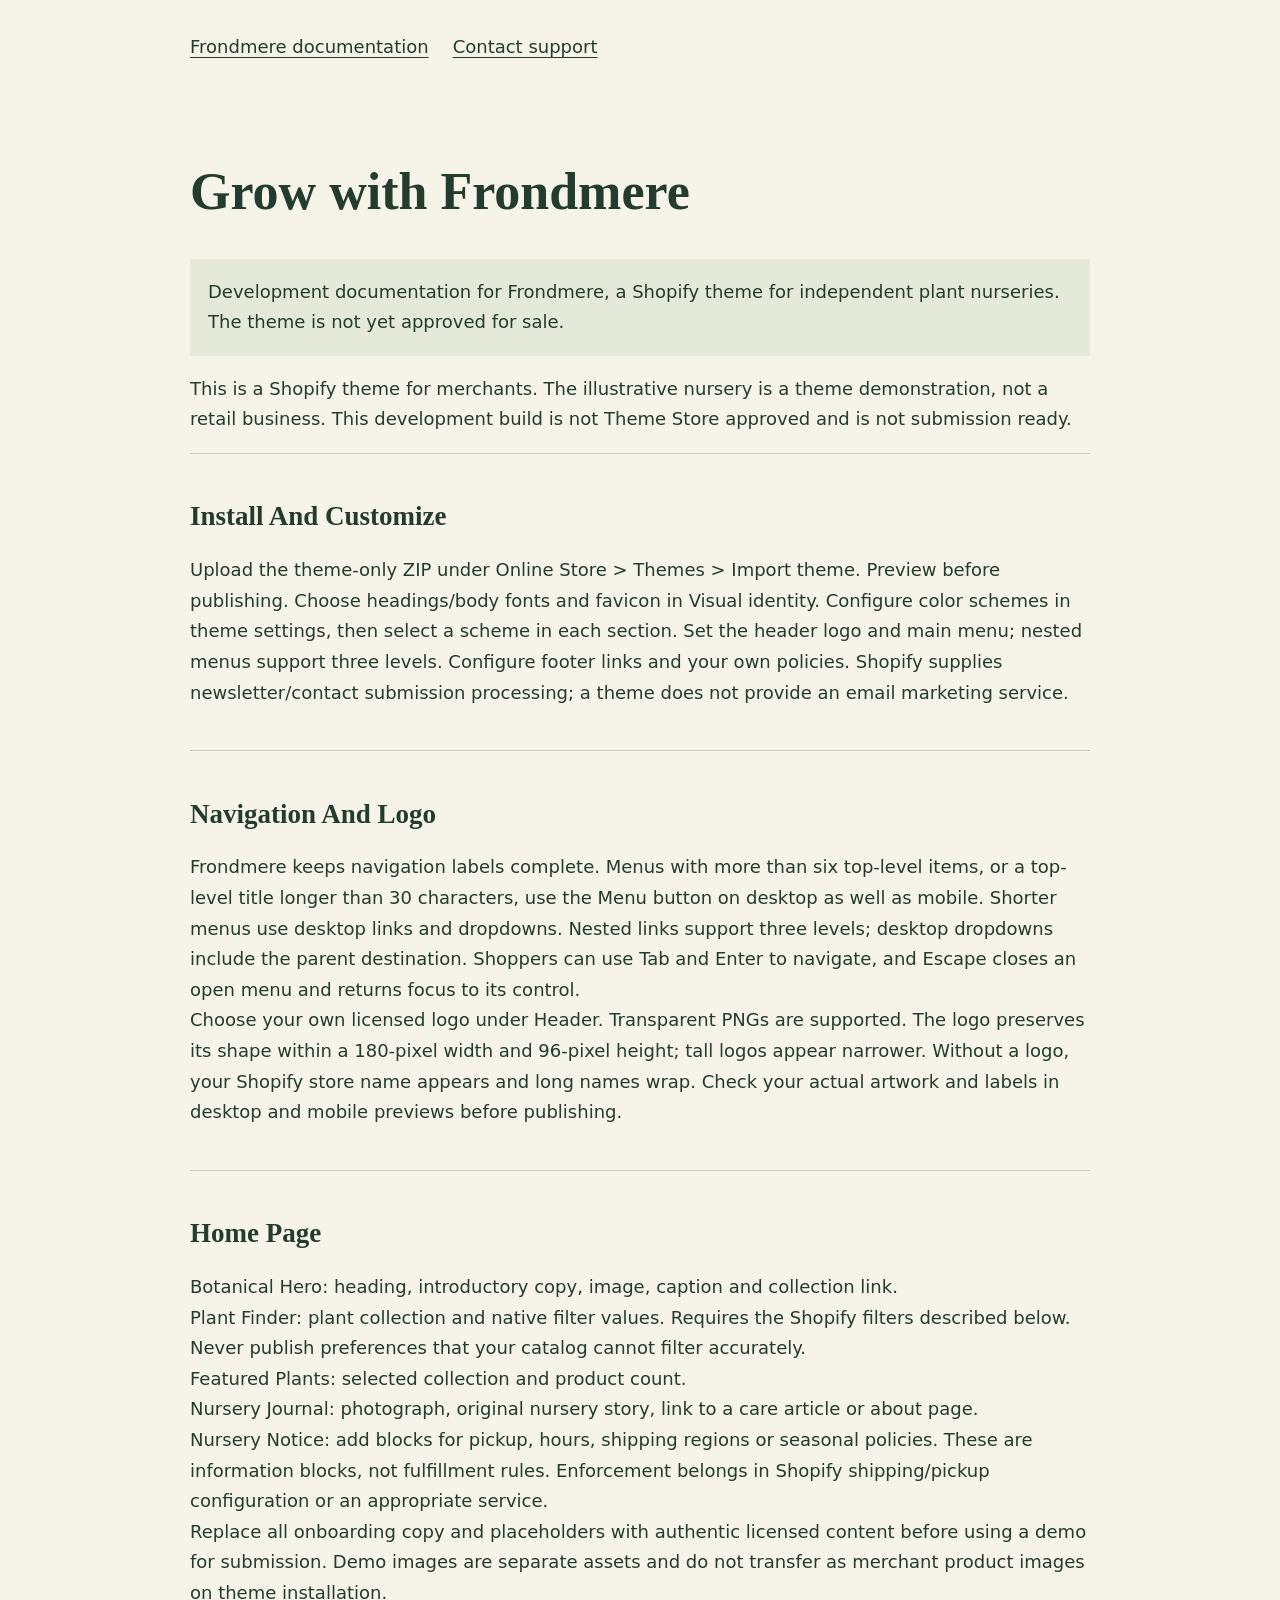
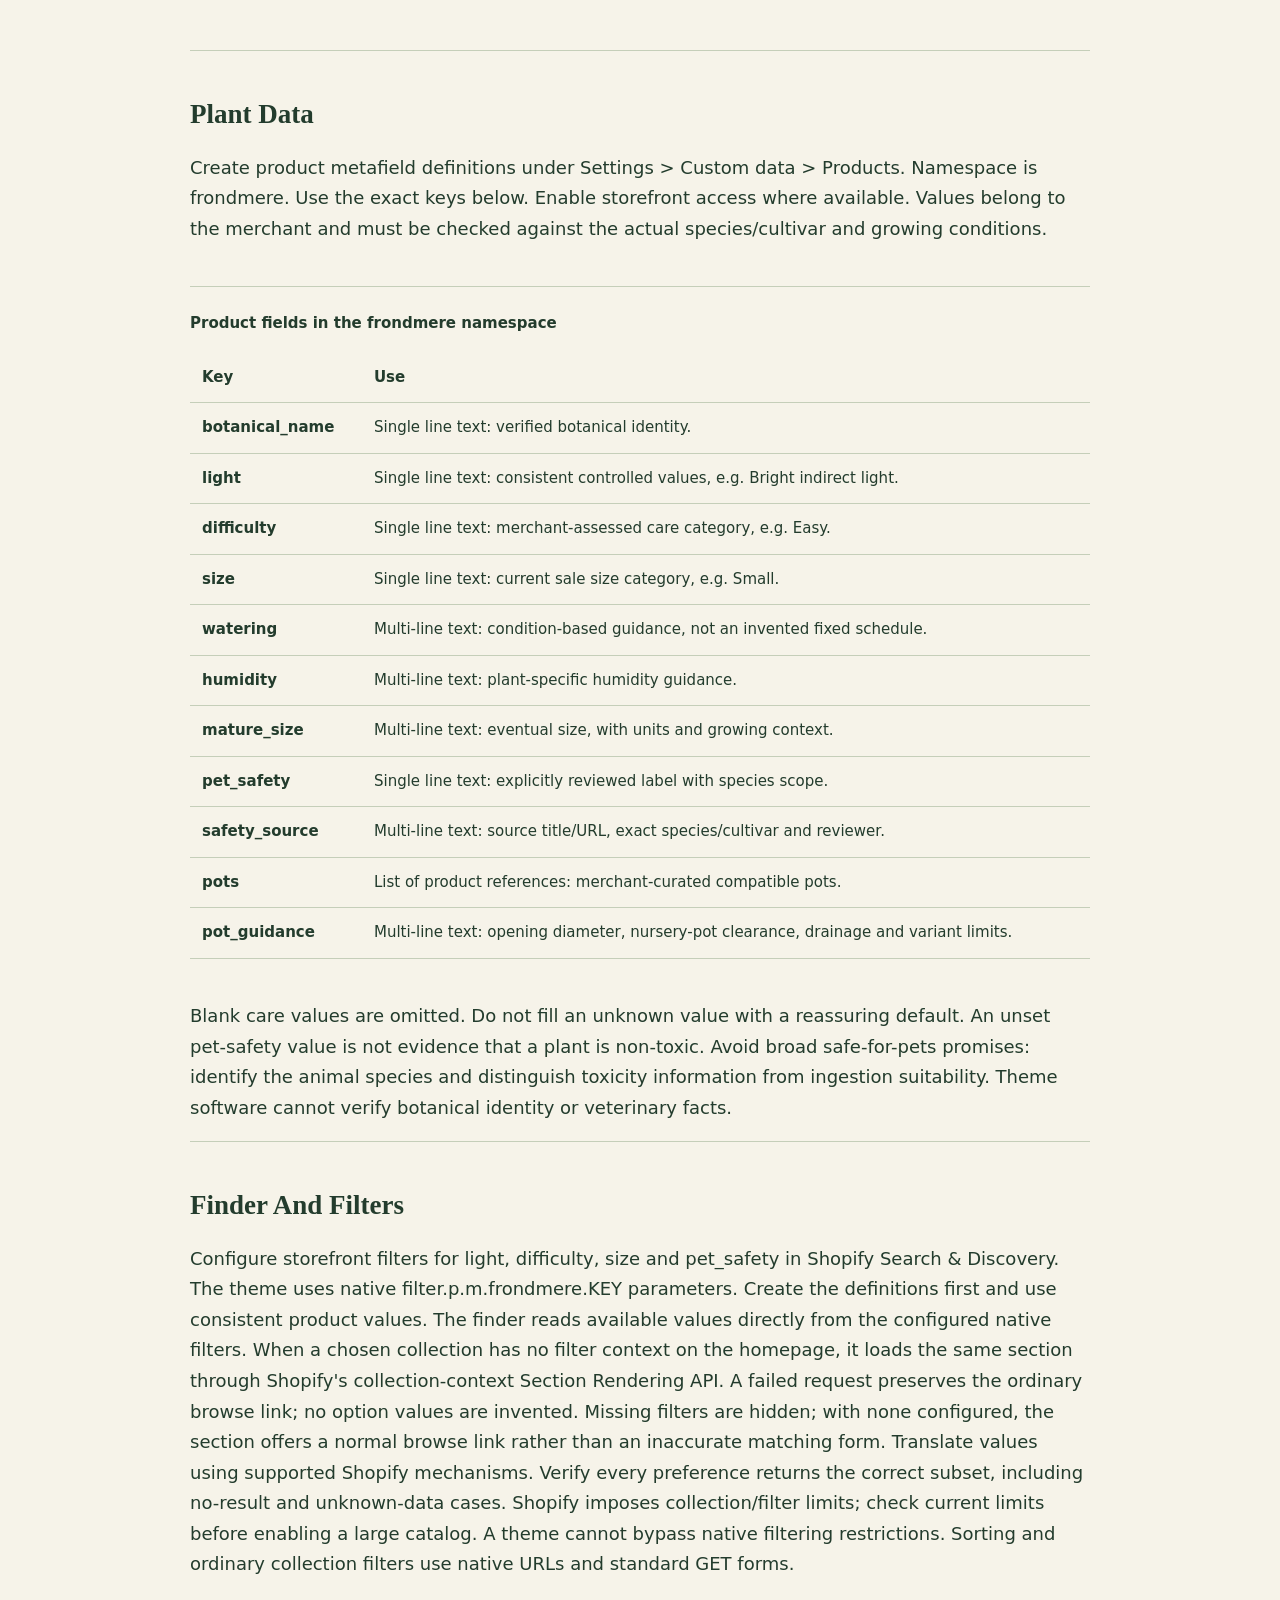
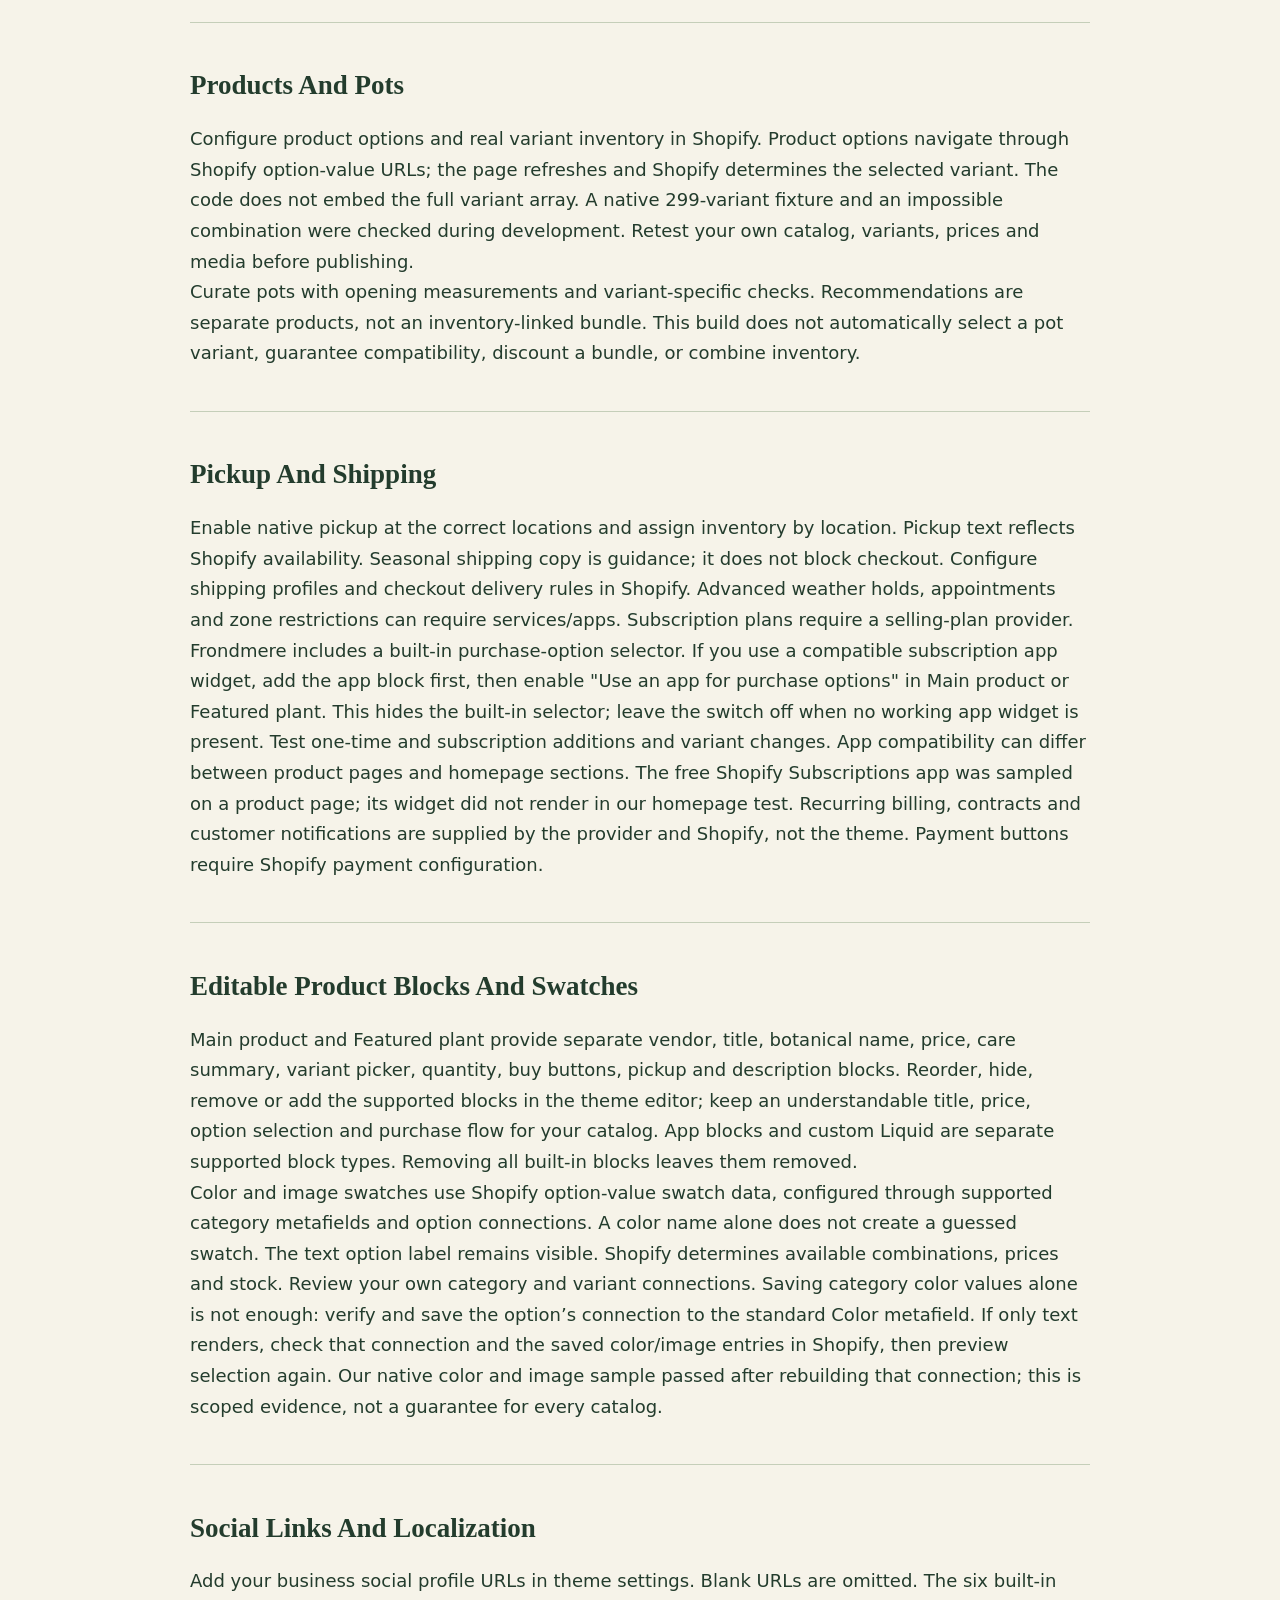
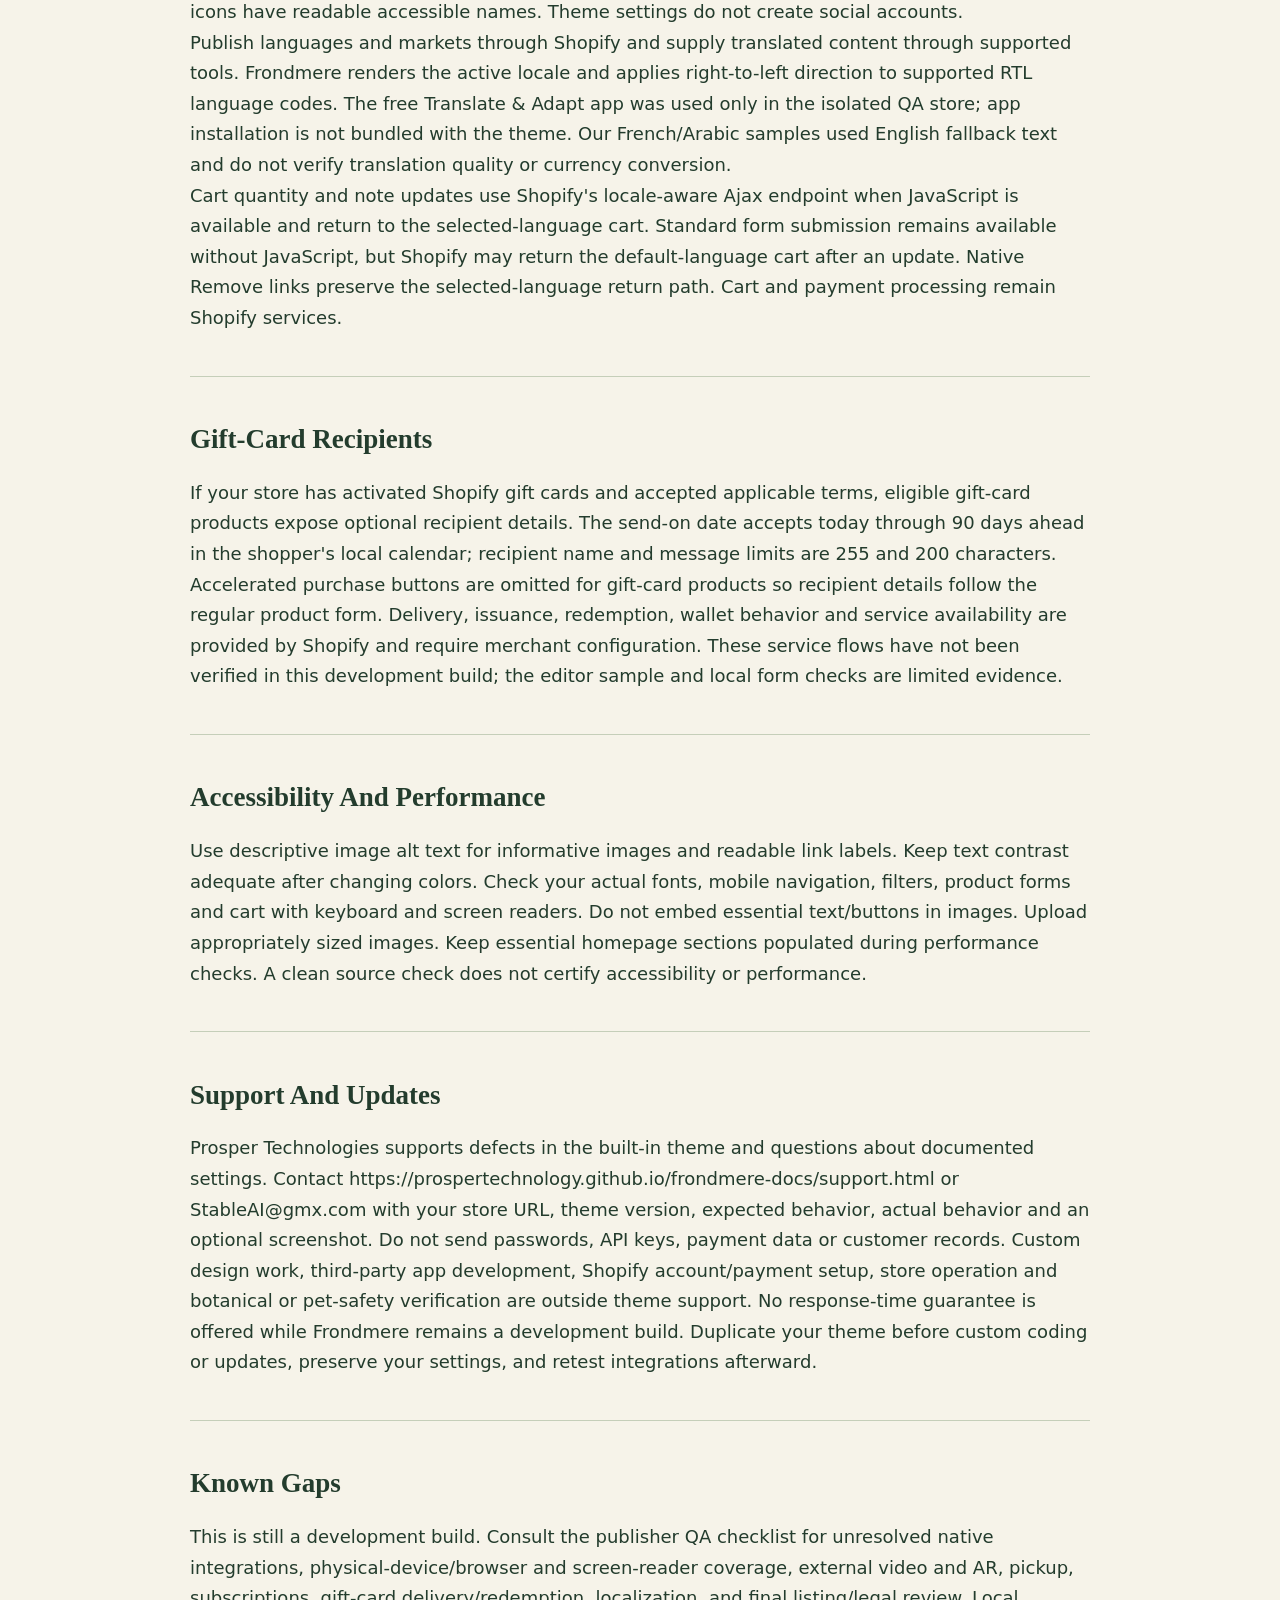
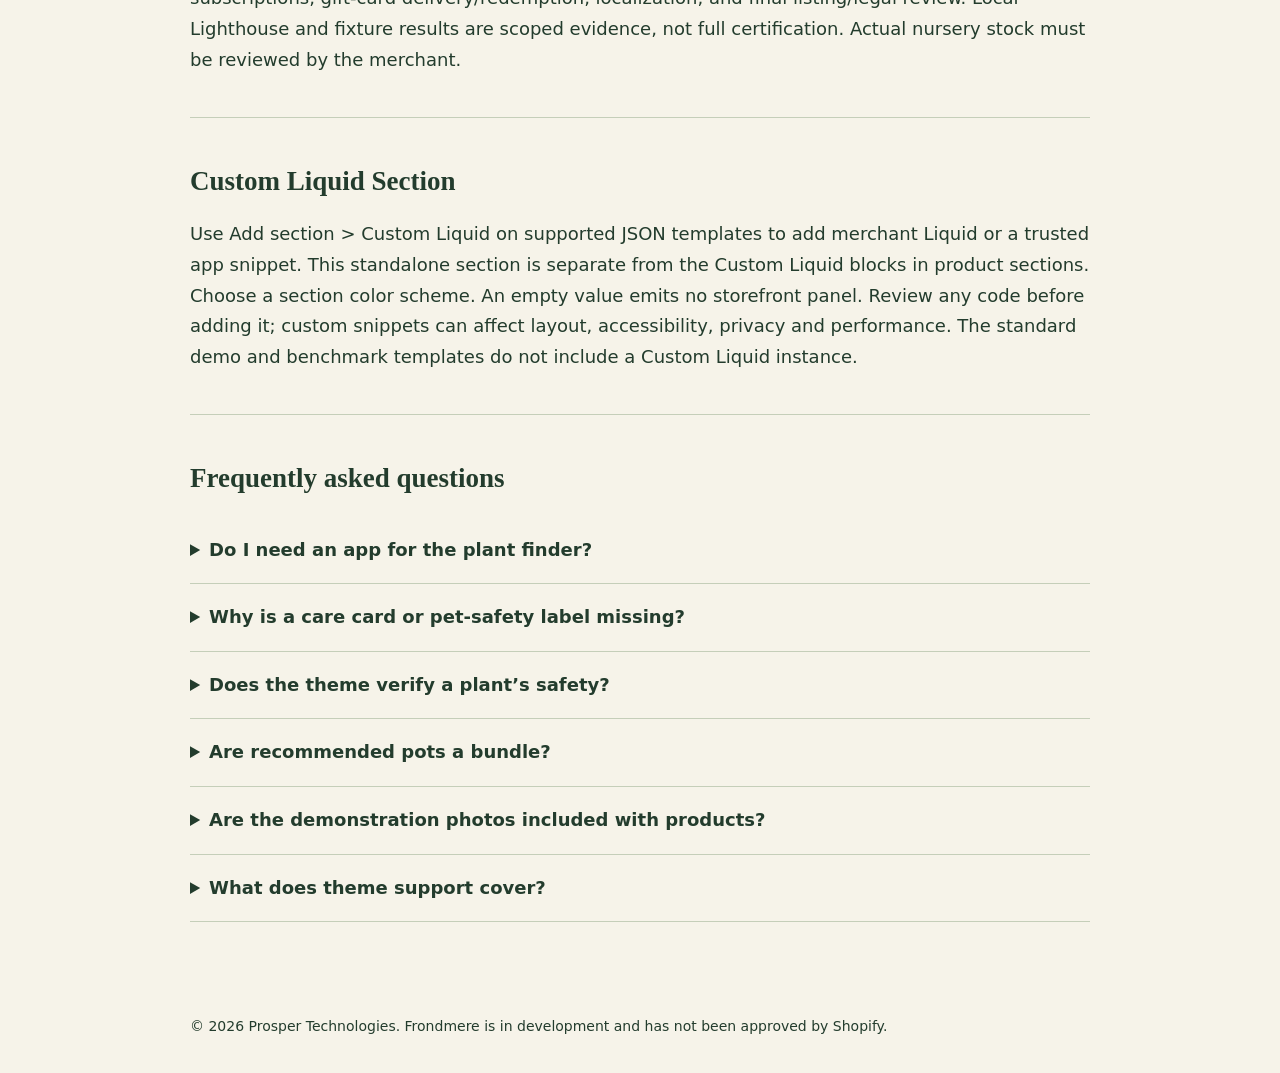
==== commit 0af2a30e: "Document resilient navigation and logo sizing" ====
--- a/index.html
+++ b/index.html
@@ -1 +1 @@
-<!doctype html><html lang="en"><head><meta charset="utf-8"><meta name="viewport" content="width=device-width,initial-scale=1"><title>Grow with Frondmere | Frondmere — Prosper Technologies</title><link rel="stylesheet" href="style.css"><meta name="description" content="Frondmere theme documentation and merchant support from Prosper Technologies."></head><body><a class="skip" href="#main">Skip to content</a><header><nav><a href="index.html">Frondmere documentation</a><a href="support.html">Contact support</a></nav></header><main id="main"><h1>Grow with Frondmere</h1><p class="notice">Development documentation for Frondmere, a Shopify theme for independent plant nurseries. The theme is not yet approved for sale.</p><p>This is a Shopify theme for merchants. The illustrative nursery is a theme demonstration, not a retail business. This development build is not Theme Store approved and is not submission ready.</p><section><h2>Install And Customize</h2><p>Upload the theme-only ZIP under Online Store &gt; Themes &gt; Import theme. Preview before publishing. Choose headings/body fonts and favicon in Visual identity. Configure color schemes in theme settings, then select a scheme in each section. Set the header logo and main menu; nested menus support three levels. Configure footer links and your own policies. Shopify supplies newsletter/contact submission processing; a theme does not provide an email marketing service.</p></section><section><h2>Home Page</h2><p>Botanical Hero: heading, introductory copy, image, caption and collection link.<br>Plant Finder: plant collection and native filter values. Requires the Shopify filters described below. Never publish preferences that your catalog cannot filter accurately.<br>Featured Plants: selected collection and product count.<br>Nursery Journal: photograph, original nursery story, link to a care article or about page.<br>Nursery Notice: add blocks for pickup, hours, shipping regions or seasonal policies. These are information blocks, not fulfillment rules. Enforcement belongs in Shopify shipping/pickup configuration or an appropriate service.<br>Replace all onboarding copy and placeholders with authentic licensed content before using a demo for submission. Demo images are separate assets and do not transfer as merchant product images on theme installation.</p></section><section><h2>Plant Data</h2><p>Create product metafield definitions under Settings &gt; Custom data &gt; Products. Namespace is frondmere. Use the exact keys below. Enable storefront access where available. Values belong to the merchant and must be checked against the actual species/cultivar and growing conditions.</p></section><section><table><caption>Product fields in the frondmere namespace</caption><thead><tr><th scope="col">Key</th><th scope="col">Use</th></tr></thead><tbody><tr><th scope="row">botanical_name</th><td>Single line text: verified botanical identity.</td></tr><tr><th scope="row">light</th><td>Single line text: consistent controlled values, e.g. Bright indirect light.</td></tr><tr><th scope="row">difficulty</th><td>Single line text: merchant-assessed care category, e.g. Easy.</td></tr><tr><th scope="row">size</th><td>Single line text: current sale size category, e.g. Small.</td></tr><tr><th scope="row">watering</th><td>Multi-line text: condition-based guidance, not an invented fixed schedule.</td></tr><tr><th scope="row">humidity</th><td>Multi-line text: plant-specific humidity guidance.</td></tr><tr><th scope="row">mature_size</th><td>Multi-line text: eventual size, with units and growing context.</td></tr><tr><th scope="row">pet_safety</th><td>Single line text: explicitly reviewed label with species scope.</td></tr><tr><th scope="row">safety_source</th><td>Multi-line text: source title/URL, exact species/cultivar and reviewer.</td></tr><tr><th scope="row">pots</th><td>List of product references: merchant-curated compatible pots.</td></tr><tr><th scope="row">pot_guidance</th><td>Multi-line text: opening diameter, nursery-pot clearance, drainage and variant limits.</td></tr></tbody></table></section><p>Blank care values are omitted. Do not fill an unknown value with a reassuring default. An unset pet-safety value is not evidence that a plant is non-toxic. Avoid broad safe-for-pets promises: identify the animal species and distinguish toxicity information from ingestion suitability. Theme software cannot verify botanical identity or veterinary facts.</p><section><h2>Finder And Filters</h2><p>Configure storefront filters for light, difficulty, size and pet_safety in Shopify Search &amp; Discovery. The theme uses native filter.p.m.frondmere.KEY parameters. Create the definitions first and use consistent product values. The finder reads available values directly from the configured native filters. When a chosen collection has no filter context on the homepage, it loads the same section through Shopify&#x27;s collection-context Section Rendering API. A failed request preserves the ordinary browse link; no option values are invented. Missing filters are hidden; with none configured, the section offers a normal browse link rather than an inaccurate matching form. Translate values using supported Shopify mechanisms. Verify every preference returns the correct subset, including no-result and unknown-data cases. Shopify imposes collection/filter limits; check current limits before enabling a large catalog. A theme cannot bypass native filtering restrictions. Sorting and ordinary collection filters use native URLs and standard GET forms.</p></section><section><h2>Products And Pots</h2><p>Configure product options and real variant inventory in Shopify. Product options navigate through Shopify option-value URLs; the page refreshes and Shopify determines the selected variant. The code does not embed the full variant array. A native 299-variant fixture and an impossible combination were checked during development. Retest your own catalog, variants, prices and media before publishing.<br>Curate pots with opening measurements and variant-specific checks. Recommendations are separate products, not an inventory-linked bundle. This build does not automatically select a pot variant, guarantee compatibility, discount a bundle, or combine inventory.</p></section><section><h2>Pickup And Shipping</h2><p>Enable native pickup at the correct locations and assign inventory by location. Pickup text reflects Shopify availability. Seasonal shipping copy is guidance; it does not block checkout. Configure shipping profiles and checkout delivery rules in Shopify. Advanced weather holds, appointments and zone restrictions can require services/apps. Subscription plans require a selling-plan provider. Frondmere includes a built-in purchase-option selector. If you use a compatible subscription app widget, add the app block first, then enable &quot;Use an app for purchase options&quot; in Main product or Featured plant. This hides the built-in selector; leave the switch off when no working app widget is present. Test one-time and subscription additions and variant changes. App compatibility can differ between product pages and homepage sections. The free Shopify Subscriptions app was sampled on a product page; its widget did not render in our homepage test. Recurring billing, contracts and customer notifications are supplied by the provider and Shopify, not the theme. Payment buttons require Shopify payment configuration.</p></section><section><h2>Editable Product Blocks And Swatches</h2><p>Main product and Featured plant provide separate vendor, title, botanical name, price, care summary, variant picker, quantity, buy buttons, pickup and description blocks. Reorder, hide, remove or add the supported blocks in the theme editor; keep an understandable title, price, option selection and purchase flow for your catalog. App blocks and custom Liquid are separate supported block types. Removing all built-in blocks leaves them removed.<br>Color and image swatches use Shopify option-value swatch data, configured through supported category metafields and option connections. A color name alone does not create a guessed swatch. The text option label remains visible. Shopify determines available combinations, prices and stock. Review your own category and variant connections. Saving category color values alone is not enough: verify and save the option’s connection to the standard Color metafield. If only text renders, check that connection and the saved color/image entries in Shopify, then preview selection again. Our native color and image sample passed after rebuilding that connection; this is scoped evidence, not a guarantee for every catalog.</p></section><section><h2>Social Links And Localization</h2><p>Add your business social profile URLs in theme settings. Blank URLs are omitted. The six built-in icons have readable accessible names. Theme settings do not create social accounts.<br>Publish languages and markets through Shopify and supply translated content through supported tools. Frondmere renders the active locale and applies right-to-left direction to supported RTL language codes. The free Translate &amp; Adapt app was used only in the isolated QA store; app installation is not bundled with the theme. Our French/Arabic samples used English fallback text and do not verify translation quality or currency conversion.<br>Cart quantity and note updates use Shopify&#x27;s locale-aware Ajax endpoint when JavaScript is available and return to the selected-language cart. Standard form submission remains available without JavaScript, but Shopify may return the default-language cart after an update. Native Remove links preserve the selected-language return path. Cart and payment processing remain Shopify services.</p></section><section><h2>Gift-Card Recipients</h2><p>If your store has activated Shopify gift cards and accepted applicable terms, eligible gift-card products expose optional recipient details. The send-on date accepts today through 90 days ahead in the shopper&#x27;s local calendar; recipient name and message limits are 255 and 200 characters. Accelerated purchase buttons are omitted for gift-card products so recipient details follow the regular product form. Delivery, issuance, redemption, wallet behavior and service availability are provided by Shopify and require merchant configuration. These service flows have not been verified in this development build; the editor sample and local form checks are limited evidence.</p></section><section><h2>Accessibility And Performance</h2><p>Use descriptive image alt text for informative images and readable link labels. Keep text contrast adequate after changing colors. Check your actual fonts, mobile navigation, filters, product forms and cart with keyboard and screen readers. Do not embed essential text/buttons in images. Upload appropriately sized images. Keep essential homepage sections populated during performance checks. A clean source check does not certify accessibility or performance.</p></section><section><h2>Support And Updates</h2><p>Prosper Technologies supports defects in the built-in theme and questions about documented settings. Contact https://prospertechnology.github.io/frondmere-docs/support.html or StableAI@gmx.com with your store URL, theme version, expected behavior, actual behavior and an optional screenshot. Do not send passwords, API keys, payment data or customer records. Custom design work, third-party app development, Shopify account/payment setup, store operation and botanical or pet-safety verification are outside theme support. No response-time guarantee is offered while Frondmere remains a development build. Duplicate your theme before custom coding or updates, preserve your settings, and retest integrations afterward.</p></section><section><h2>Known Gaps</h2><p>This is still a development build. Consult the publisher QA checklist for unresolved native integrations, physical-device/browser and screen-reader coverage, external video and AR, pickup, subscriptions, gift-card delivery/redemption, localization, and final listing/legal review. Local Lighthouse and fixture results are scoped evidence, not full certification. Actual nursery stock must be reviewed by the merchant.</p></section><section><h2>Custom Liquid Section</h2><p>Use Add section &gt; Custom Liquid on supported JSON templates to add merchant Liquid or a trusted app snippet. This standalone section is separate from the Custom Liquid blocks in product sections. Choose a section color scheme. An empty value emits no storefront panel. Review any code before adding it; custom snippets can affect layout, accessibility, privacy and performance. The standard demo and benchmark templates do not include a Custom Liquid instance.</p></section><section><h2>Frequently asked questions</h2><details><summary>Do I need an app for the plant finder?</summary><p>The theme supplies the finder. Configure its native Shopify filters with Shopify’s free Search &amp; Discovery app.</p></details><details><summary>Why is a care card or pet-safety label missing?</summary><p>Fill the relevant product fields. Pet-safety labels require both source information and a review date. Missing data is omitted.</p></details><details><summary>Does the theme verify a plant’s safety?</summary><p>No. Your nursery must verify the botanical identity and source information for the actual stock. Images and software are not safety evidence.</p></details><details><summary>Are recommended pots a bundle?</summary><p>No. They are separate products chosen by the merchant. Check actual variant measurements and configure any bundle inventory or discounts separately.</p></details><details><summary>Are the demonstration photos included with products?</summary><p>No. Upload your own licensed product media and choose your own section images.</p></details><details><summary>What does theme support cover?</summary><p>Prosper Technologies supports theme defects and questions about documented settings. Store operation, plant-care verification, custom design work and third-party app development are separate responsibilities. This development build has no guaranteed response-time commitment.</p></details></section></main><footer><small>© 2026 Prosper Technologies. Frondmere is in development and has not been approved by Shopify.</small></footer></body></html>+<!doctype html><html lang="en"><head><meta charset="utf-8"><meta name="viewport" content="width=device-width,initial-scale=1"><title>Grow with Frondmere | Frondmere — Prosper Technologies</title><link rel="stylesheet" href="style.css"><meta name="description" content="Frondmere theme documentation and merchant support from Prosper Technologies."></head><body><a class="skip" href="#main">Skip to content</a><header><nav><a href="index.html">Frondmere documentation</a><a href="support.html">Contact support</a></nav></header><main id="main"><h1>Grow with Frondmere</h1><p class="notice">Development documentation for Frondmere, a Shopify theme for independent plant nurseries. The theme is not yet approved for sale.</p><p>This is a Shopify theme for merchants. The illustrative nursery is a theme demonstration, not a retail business. This development build is not Theme Store approved and is not submission ready.</p><section><h2>Install And Customize</h2><p>Upload the theme-only ZIP under Online Store &gt; Themes &gt; Import theme. Preview before publishing. Choose headings/body fonts and favicon in Visual identity. Configure color schemes in theme settings, then select a scheme in each section. Set the header logo and main menu; nested menus support three levels. Configure footer links and your own policies. Shopify supplies newsletter/contact submission processing; a theme does not provide an email marketing service.</p></section><section><h2>Navigation And Logo</h2><p>Frondmere keeps navigation labels complete. Menus with more than six top-level items, or a top-level title longer than 30 characters, use the Menu button on desktop as well as mobile. Shorter menus use desktop links and dropdowns. Nested links support three levels; desktop dropdowns include the parent destination. Shoppers can use Tab and Enter to navigate, and Escape closes an open menu and returns focus to its control.<br>Choose your own licensed logo under Header. Transparent PNGs are supported. The logo preserves its shape within a 180-pixel width and 96-pixel height; tall logos appear narrower. Without a logo, your Shopify store name appears and long names wrap. Check your actual artwork and labels in desktop and mobile previews before publishing.</p></section><section><h2>Home Page</h2><p>Botanical Hero: heading, introductory copy, image, caption and collection link.<br>Plant Finder: plant collection and native filter values. Requires the Shopify filters described below. Never publish preferences that your catalog cannot filter accurately.<br>Featured Plants: selected collection and product count.<br>Nursery Journal: photograph, original nursery story, link to a care article or about page.<br>Nursery Notice: add blocks for pickup, hours, shipping regions or seasonal policies. These are information blocks, not fulfillment rules. Enforcement belongs in Shopify shipping/pickup configuration or an appropriate service.<br>Replace all onboarding copy and placeholders with authentic licensed content before using a demo for submission. Demo images are separate assets and do not transfer as merchant product images on theme installation.</p></section><section><h2>Plant Data</h2><p>Create product metafield definitions under Settings &gt; Custom data &gt; Products. Namespace is frondmere. Use the exact keys below. Enable storefront access where available. Values belong to the merchant and must be checked against the actual species/cultivar and growing conditions.</p></section><section><table><caption>Product fields in the frondmere namespace</caption><thead><tr><th scope="col">Key</th><th scope="col">Use</th></tr></thead><tbody><tr><th scope="row">botanical_name</th><td>Single line text: verified botanical identity.</td></tr><tr><th scope="row">light</th><td>Single line text: consistent controlled values, e.g. Bright indirect light.</td></tr><tr><th scope="row">difficulty</th><td>Single line text: merchant-assessed care category, e.g. Easy.</td></tr><tr><th scope="row">size</th><td>Single line text: current sale size category, e.g. Small.</td></tr><tr><th scope="row">watering</th><td>Multi-line text: condition-based guidance, not an invented fixed schedule.</td></tr><tr><th scope="row">humidity</th><td>Multi-line text: plant-specific humidity guidance.</td></tr><tr><th scope="row">mature_size</th><td>Multi-line text: eventual size, with units and growing context.</td></tr><tr><th scope="row">pet_safety</th><td>Single line text: explicitly reviewed label with species scope.</td></tr><tr><th scope="row">safety_source</th><td>Multi-line text: source title/URL, exact species/cultivar and reviewer.</td></tr><tr><th scope="row">pots</th><td>List of product references: merchant-curated compatible pots.</td></tr><tr><th scope="row">pot_guidance</th><td>Multi-line text: opening diameter, nursery-pot clearance, drainage and variant limits.</td></tr></tbody></table></section><p>Blank care values are omitted. Do not fill an unknown value with a reassuring default. An unset pet-safety value is not evidence that a plant is non-toxic. Avoid broad safe-for-pets promises: identify the animal species and distinguish toxicity information from ingestion suitability. Theme software cannot verify botanical identity or veterinary facts.</p><section><h2>Finder And Filters</h2><p>Configure storefront filters for light, difficulty, size and pet_safety in Shopify Search &amp; Discovery. The theme uses native filter.p.m.frondmere.KEY parameters. Create the definitions first and use consistent product values. The finder reads available values directly from the configured native filters. When a chosen collection has no filter context on the homepage, it loads the same section through Shopify&#x27;s collection-context Section Rendering API. A failed request preserves the ordinary browse link; no option values are invented. Missing filters are hidden; with none configured, the section offers a normal browse link rather than an inaccurate matching form. Translate values using supported Shopify mechanisms. Verify every preference returns the correct subset, including no-result and unknown-data cases. Shopify imposes collection/filter limits; check current limits before enabling a large catalog. A theme cannot bypass native filtering restrictions. Sorting and ordinary collection filters use native URLs and standard GET forms.</p></section><section><h2>Products And Pots</h2><p>Configure product options and real variant inventory in Shopify. Product options navigate through Shopify option-value URLs; the page refreshes and Shopify determines the selected variant. The code does not embed the full variant array. A native 299-variant fixture and an impossible combination were checked during development. Retest your own catalog, variants, prices and media before publishing.<br>Curate pots with opening measurements and variant-specific checks. Recommendations are separate products, not an inventory-linked bundle. This build does not automatically select a pot variant, guarantee compatibility, discount a bundle, or combine inventory.</p></section><section><h2>Pickup And Shipping</h2><p>Enable native pickup at the correct locations and assign inventory by location. Pickup text reflects Shopify availability. Seasonal shipping copy is guidance; it does not block checkout. Configure shipping profiles and checkout delivery rules in Shopify. Advanced weather holds, appointments and zone restrictions can require services/apps. Subscription plans require a selling-plan provider. Frondmere includes a built-in purchase-option selector. If you use a compatible subscription app widget, add the app block first, then enable &quot;Use an app for purchase options&quot; in Main product or Featured plant. This hides the built-in selector; leave the switch off when no working app widget is present. Test one-time and subscription additions and variant changes. App compatibility can differ between product pages and homepage sections. The free Shopify Subscriptions app was sampled on a product page; its widget did not render in our homepage test. Recurring billing, contracts and customer notifications are supplied by the provider and Shopify, not the theme. Payment buttons require Shopify payment configuration.</p></section><section><h2>Editable Product Blocks And Swatches</h2><p>Main product and Featured plant provide separate vendor, title, botanical name, price, care summary, variant picker, quantity, buy buttons, pickup and description blocks. Reorder, hide, remove or add the supported blocks in the theme editor; keep an understandable title, price, option selection and purchase flow for your catalog. App blocks and custom Liquid are separate supported block types. Removing all built-in blocks leaves them removed.<br>Color and image swatches use Shopify option-value swatch data, configured through supported category metafields and option connections. A color name alone does not create a guessed swatch. The text option label remains visible. Shopify determines available combinations, prices and stock. Review your own category and variant connections. Saving category color values alone is not enough: verify and save the option’s connection to the standard Color metafield. If only text renders, check that connection and the saved color/image entries in Shopify, then preview selection again. Our native color and image sample passed after rebuilding that connection; this is scoped evidence, not a guarantee for every catalog.</p></section><section><h2>Social Links And Localization</h2><p>Add your business social profile URLs in theme settings. Blank URLs are omitted. The six built-in icons have readable accessible names. Theme settings do not create social accounts.<br>Publish languages and markets through Shopify and supply translated content through supported tools. Frondmere renders the active locale and applies right-to-left direction to supported RTL language codes. The free Translate &amp; Adapt app was used only in the isolated QA store; app installation is not bundled with the theme. Our French/Arabic samples used English fallback text and do not verify translation quality or currency conversion.<br>Cart quantity and note updates use Shopify&#x27;s locale-aware Ajax endpoint when JavaScript is available and return to the selected-language cart. Standard form submission remains available without JavaScript, but Shopify may return the default-language cart after an update. Native Remove links preserve the selected-language return path. Cart and payment processing remain Shopify services.</p></section><section><h2>Gift-Card Recipients</h2><p>If your store has activated Shopify gift cards and accepted applicable terms, eligible gift-card products expose optional recipient details. The send-on date accepts today through 90 days ahead in the shopper&#x27;s local calendar; recipient name and message limits are 255 and 200 characters. Accelerated purchase buttons are omitted for gift-card products so recipient details follow the regular product form. Delivery, issuance, redemption, wallet behavior and service availability are provided by Shopify and require merchant configuration. These service flows have not been verified in this development build; the editor sample and local form checks are limited evidence.</p></section><section><h2>Accessibility And Performance</h2><p>Use descriptive image alt text for informative images and readable link labels. Keep text contrast adequate after changing colors. Check your actual fonts, mobile navigation, filters, product forms and cart with keyboard and screen readers. Do not embed essential text/buttons in images. Upload appropriately sized images. Keep essential homepage sections populated during performance checks. A clean source check does not certify accessibility or performance.</p></section><section><h2>Support And Updates</h2><p>Prosper Technologies supports defects in the built-in theme and questions about documented settings. Contact https://prospertechnology.github.io/frondmere-docs/support.html or StableAI@gmx.com with your store URL, theme version, expected behavior, actual behavior and an optional screenshot. Do not send passwords, API keys, payment data or customer records. Custom design work, third-party app development, Shopify account/payment setup, store operation and botanical or pet-safety verification are outside theme support. No response-time guarantee is offered while Frondmere remains a development build. Duplicate your theme before custom coding or updates, preserve your settings, and retest integrations afterward.</p></section><section><h2>Known Gaps</h2><p>This is still a development build. Consult the publisher QA checklist for unresolved native integrations, physical-device/browser and screen-reader coverage, external video and AR, pickup, subscriptions, gift-card delivery/redemption, localization, and final listing/legal review. Local Lighthouse and fixture results are scoped evidence, not full certification. Actual nursery stock must be reviewed by the merchant.</p></section><section><h2>Custom Liquid Section</h2><p>Use Add section &gt; Custom Liquid on supported JSON templates to add merchant Liquid or a trusted app snippet. This standalone section is separate from the Custom Liquid blocks in product sections. Choose a section color scheme. An empty value emits no storefront panel. Review any code before adding it; custom snippets can affect layout, accessibility, privacy and performance. The standard demo and benchmark templates do not include a Custom Liquid instance.</p></section><section><h2>Frequently asked questions</h2><details><summary>Do I need an app for the plant finder?</summary><p>The theme supplies the finder. Configure its native Shopify filters with Shopify’s free Search &amp; Discovery app.</p></details><details><summary>Why is a care card or pet-safety label missing?</summary><p>Fill the relevant product fields. Pet-safety labels require both source information and a review date. Missing data is omitted.</p></details><details><summary>Does the theme verify a plant’s safety?</summary><p>No. Your nursery must verify the botanical identity and source information for the actual stock. Images and software are not safety evidence.</p></details><details><summary>Are recommended pots a bundle?</summary><p>No. They are separate products chosen by the merchant. Check actual variant measurements and configure any bundle inventory or discounts separately.</p></details><details><summary>Are the demonstration photos included with products?</summary><p>No. Upload your own licensed product media and choose your own section images.</p></details><details><summary>What does theme support cover?</summary><p>Prosper Technologies supports theme defects and questions about documented settings. Store operation, plant-care verification, custom design work and third-party app development are separate responsibilities. This development build has no guaranteed response-time commitment.</p></details></section></main><footer><small>© 2026 Prosper Technologies. Frondmere is in development and has not been approved by Shopify.</small></footer></body></html>
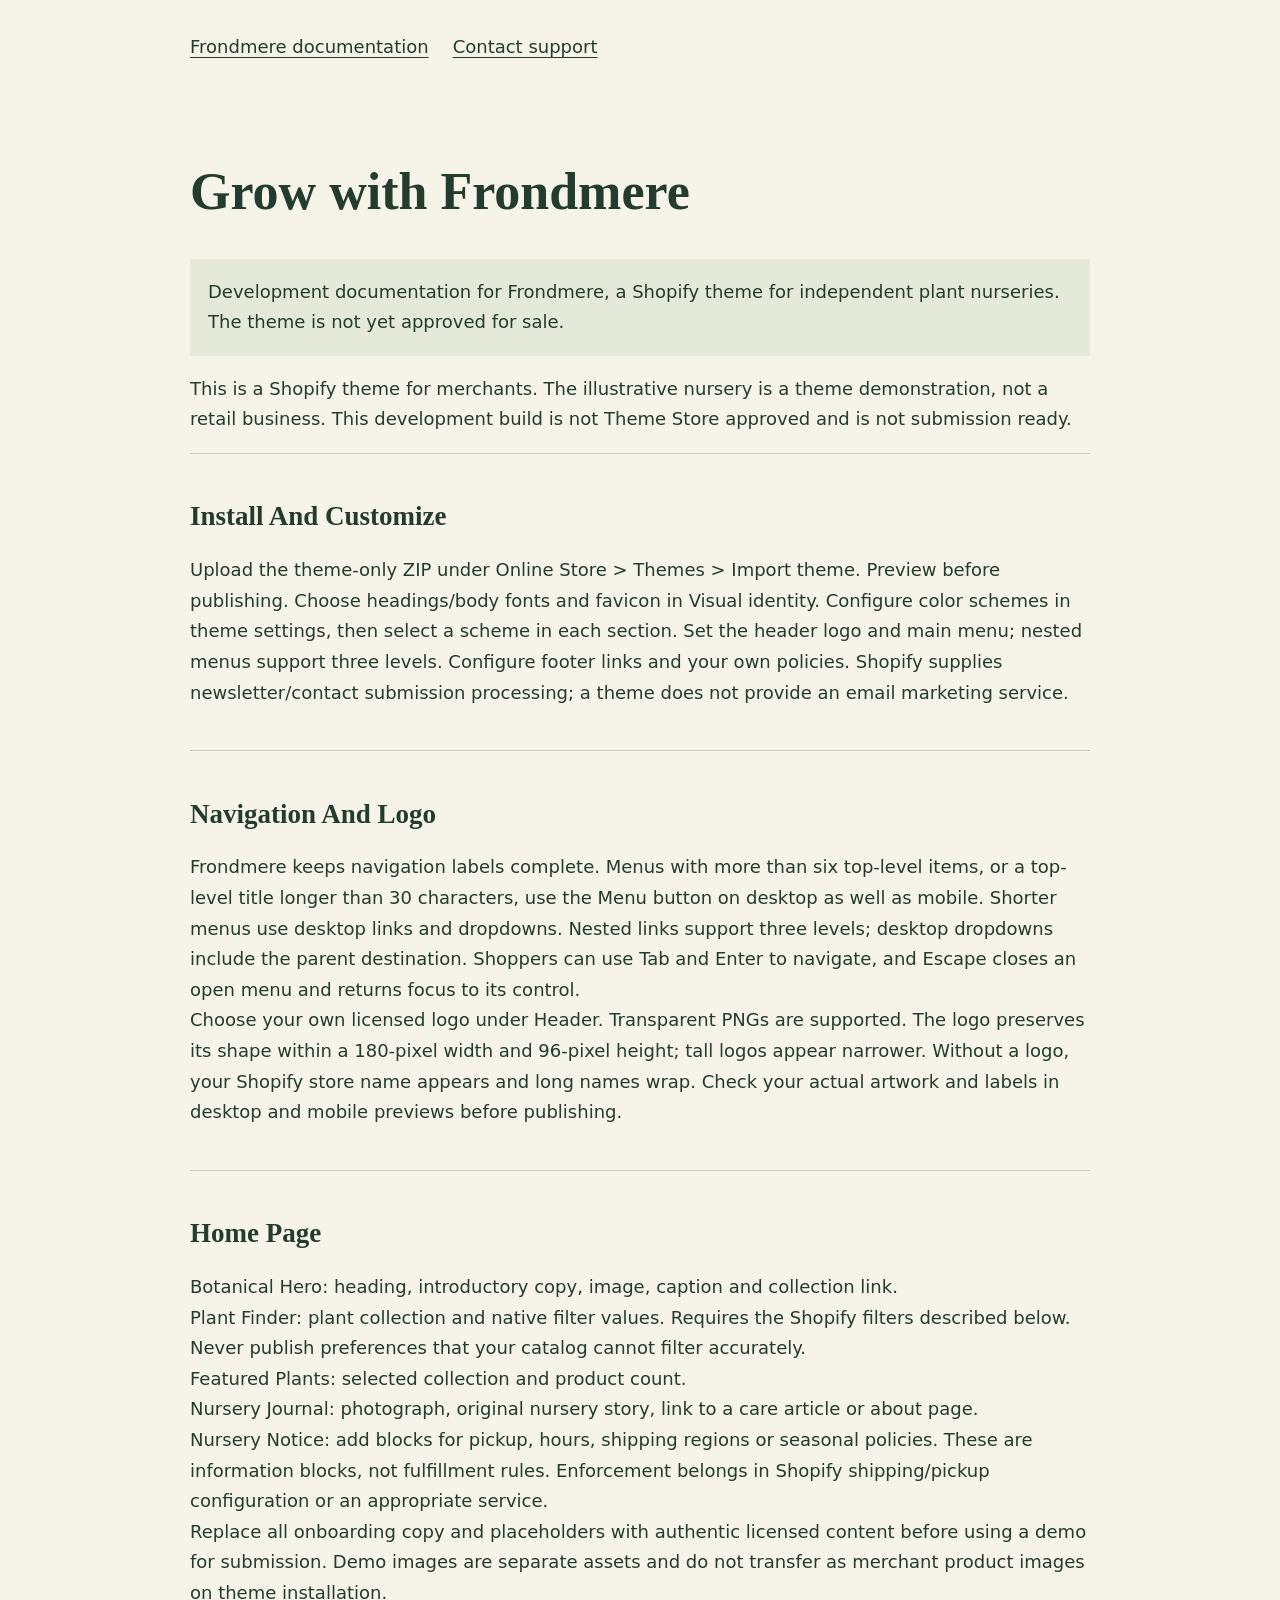
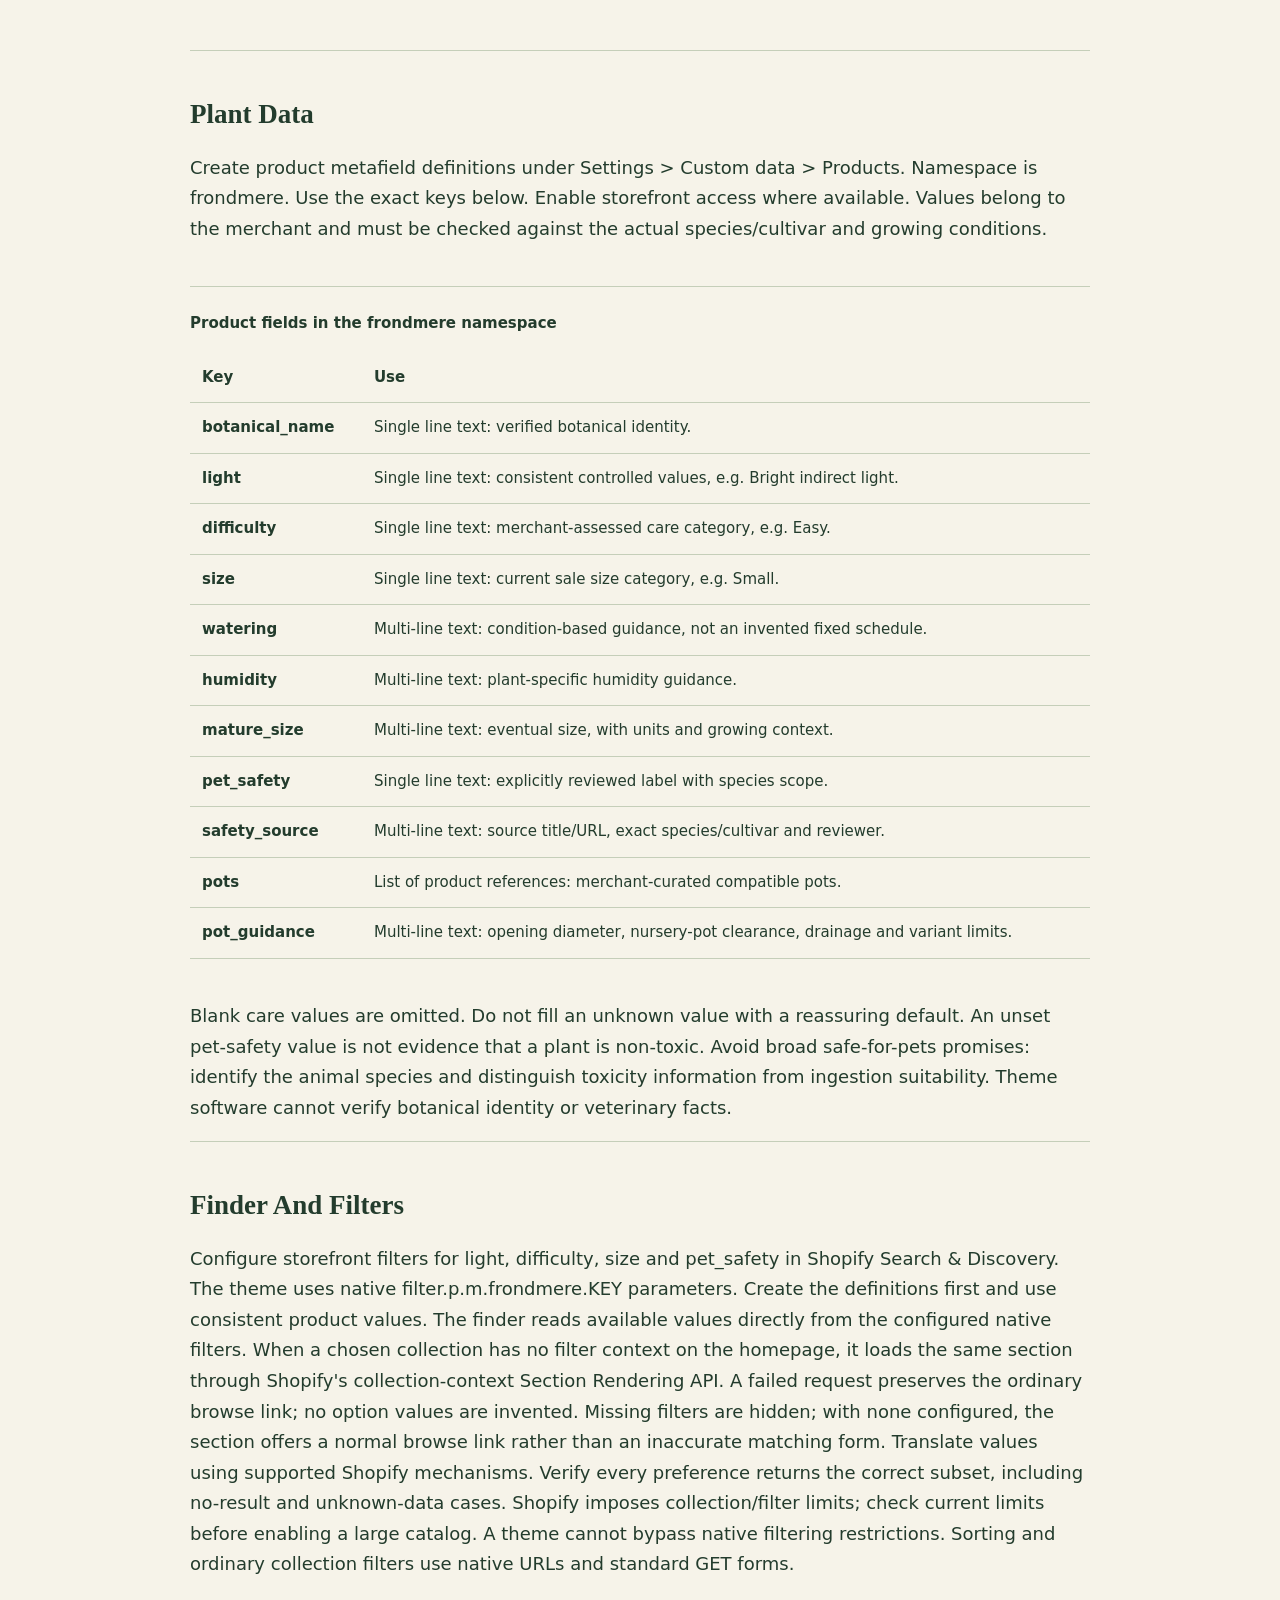
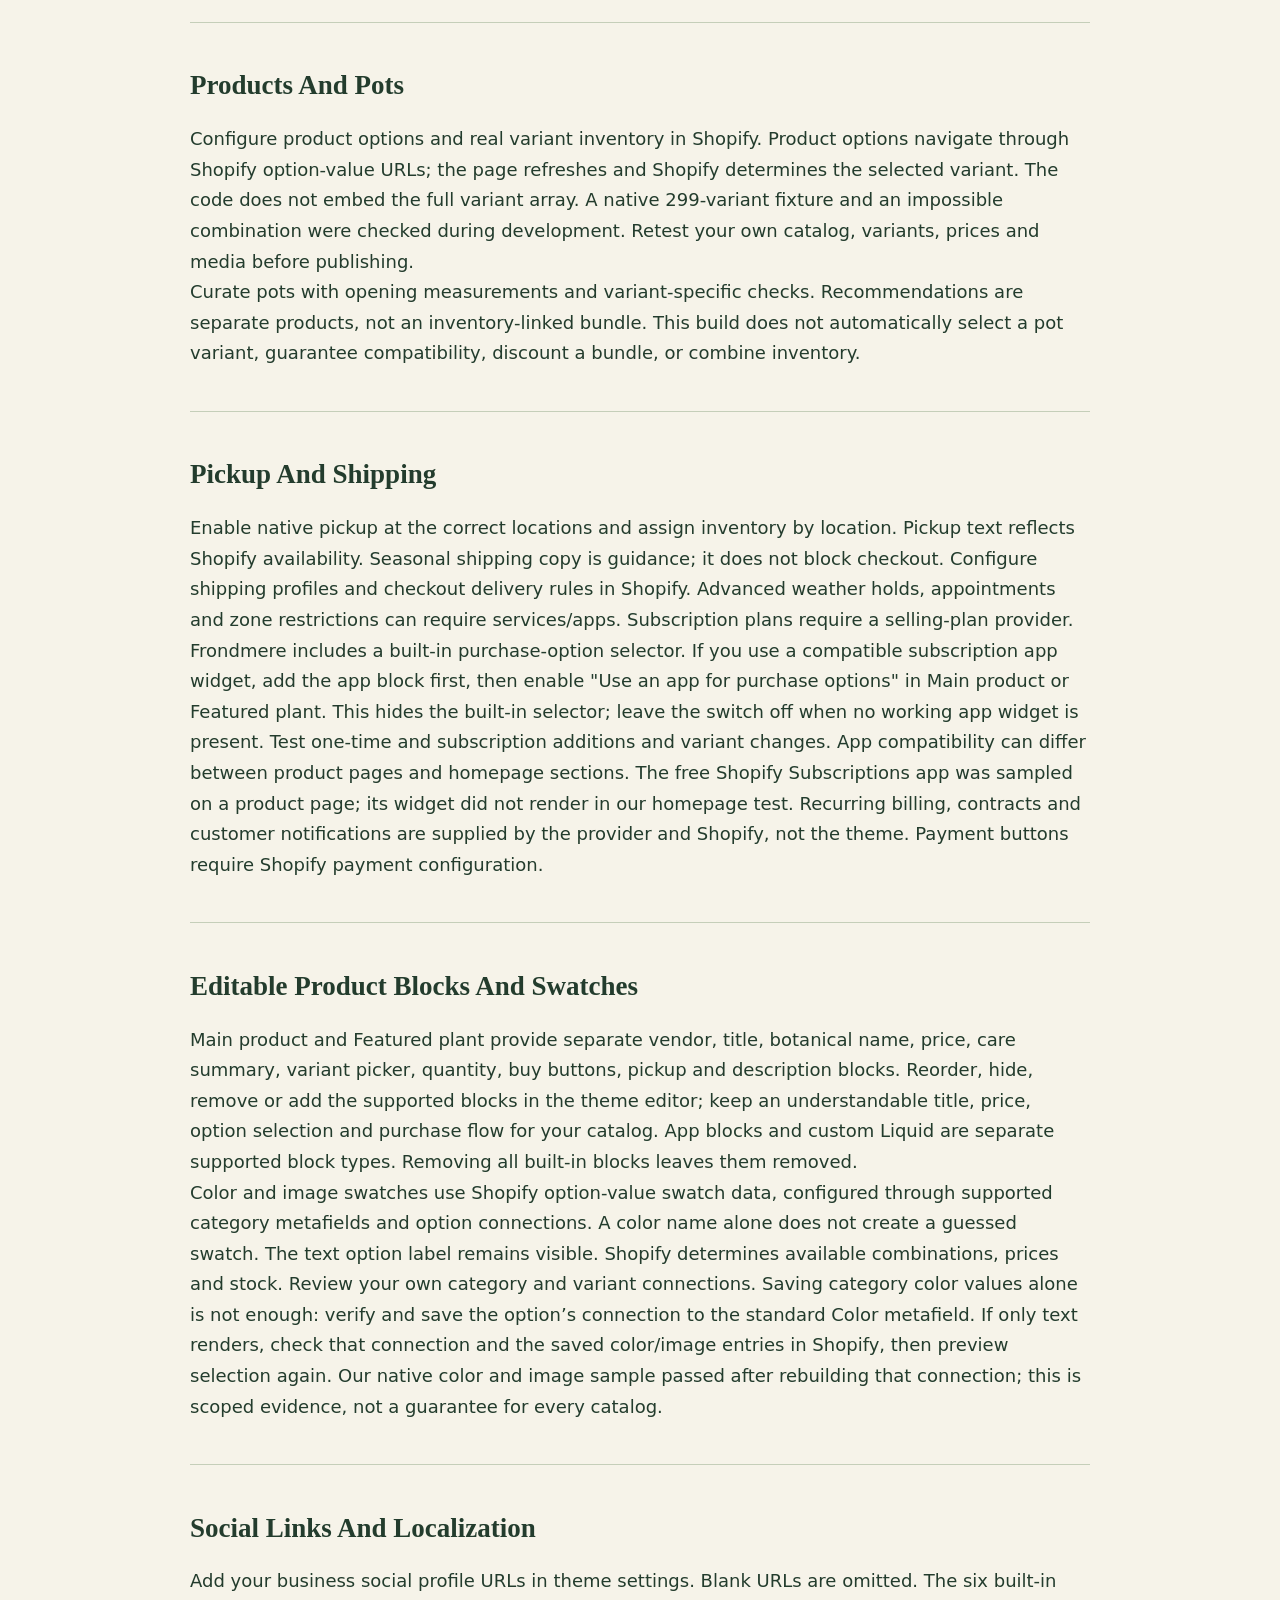
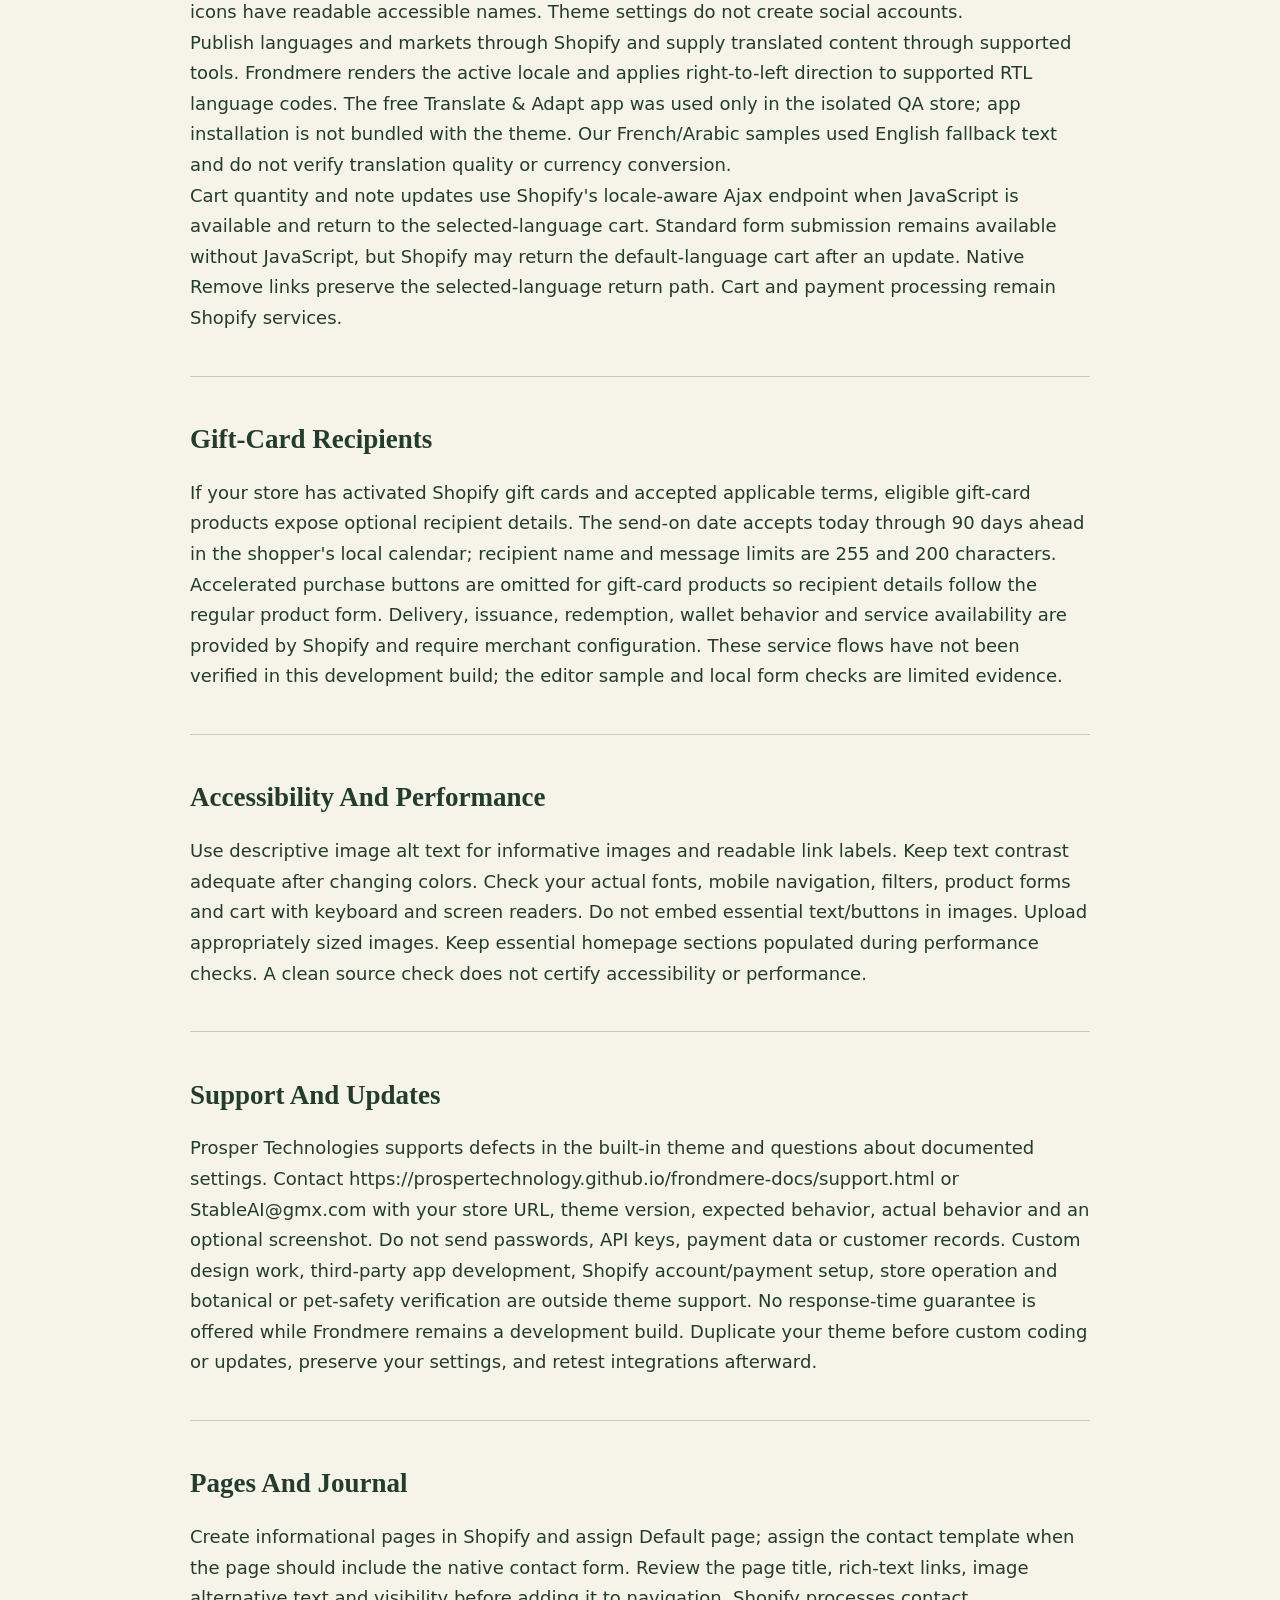
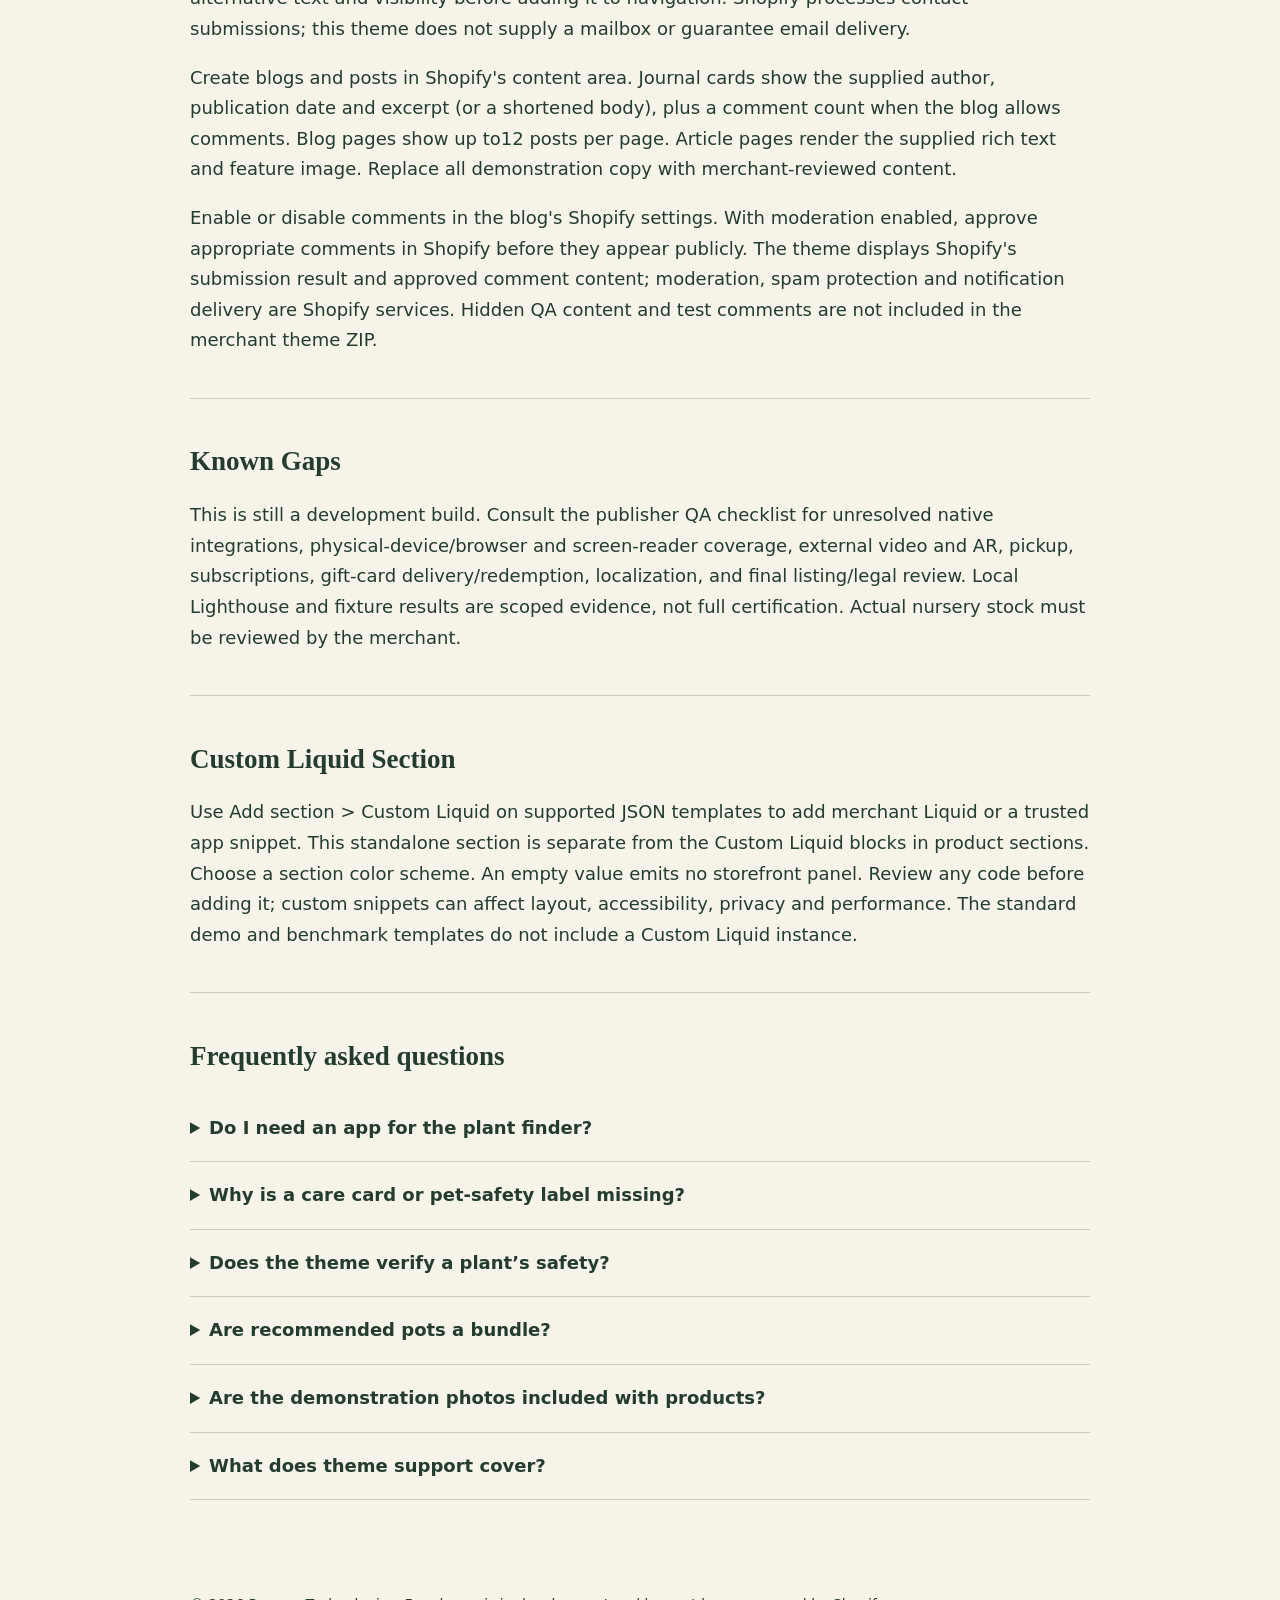
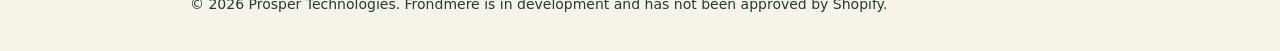
==== commit 302d7d6d: "Document page templates and native blog moderation" ====
--- a/index.html
+++ b/index.html
@@ -1 +1 @@
-<!doctype html><html lang="en"><head><meta charset="utf-8"><meta name="viewport" content="width=device-width,initial-scale=1"><title>Grow with Frondmere | Frondmere — Prosper Technologies</title><link rel="stylesheet" href="style.css"><meta name="description" content="Frondmere theme documentation and merchant support from Prosper Technologies."></head><body><a class="skip" href="#main">Skip to content</a><header><nav><a href="index.html">Frondmere documentation</a><a href="support.html">Contact support</a></nav></header><main id="main"><h1>Grow with Frondmere</h1><p class="notice">Development documentation for Frondmere, a Shopify theme for independent plant nurseries. The theme is not yet approved for sale.</p><p>This is a Shopify theme for merchants. The illustrative nursery is a theme demonstration, not a retail business. This development build is not Theme Store approved and is not submission ready.</p><section><h2>Install And Customize</h2><p>Upload the theme-only ZIP under Online Store &gt; Themes &gt; Import theme. Preview before publishing. Choose headings/body fonts and favicon in Visual identity. Configure color schemes in theme settings, then select a scheme in each section. Set the header logo and main menu; nested menus support three levels. Configure footer links and your own policies. Shopify supplies newsletter/contact submission processing; a theme does not provide an email marketing service.</p></section><section><h2>Navigation And Logo</h2><p>Frondmere keeps navigation labels complete. Menus with more than six top-level items, or a top-level title longer than 30 characters, use the Menu button on desktop as well as mobile. Shorter menus use desktop links and dropdowns. Nested links support three levels; desktop dropdowns include the parent destination. Shoppers can use Tab and Enter to navigate, and Escape closes an open menu and returns focus to its control.<br>Choose your own licensed logo under Header. Transparent PNGs are supported. The logo preserves its shape within a 180-pixel width and 96-pixel height; tall logos appear narrower. Without a logo, your Shopify store name appears and long names wrap. Check your actual artwork and labels in desktop and mobile previews before publishing.</p></section><section><h2>Home Page</h2><p>Botanical Hero: heading, introductory copy, image, caption and collection link.<br>Plant Finder: plant collection and native filter values. Requires the Shopify filters described below. Never publish preferences that your catalog cannot filter accurately.<br>Featured Plants: selected collection and product count.<br>Nursery Journal: photograph, original nursery story, link to a care article or about page.<br>Nursery Notice: add blocks for pickup, hours, shipping regions or seasonal policies. These are information blocks, not fulfillment rules. Enforcement belongs in Shopify shipping/pickup configuration or an appropriate service.<br>Replace all onboarding copy and placeholders with authentic licensed content before using a demo for submission. Demo images are separate assets and do not transfer as merchant product images on theme installation.</p></section><section><h2>Plant Data</h2><p>Create product metafield definitions under Settings &gt; Custom data &gt; Products. Namespace is frondmere. Use the exact keys below. Enable storefront access where available. Values belong to the merchant and must be checked against the actual species/cultivar and growing conditions.</p></section><section><table><caption>Product fields in the frondmere namespace</caption><thead><tr><th scope="col">Key</th><th scope="col">Use</th></tr></thead><tbody><tr><th scope="row">botanical_name</th><td>Single line text: verified botanical identity.</td></tr><tr><th scope="row">light</th><td>Single line text: consistent controlled values, e.g. Bright indirect light.</td></tr><tr><th scope="row">difficulty</th><td>Single line text: merchant-assessed care category, e.g. Easy.</td></tr><tr><th scope="row">size</th><td>Single line text: current sale size category, e.g. Small.</td></tr><tr><th scope="row">watering</th><td>Multi-line text: condition-based guidance, not an invented fixed schedule.</td></tr><tr><th scope="row">humidity</th><td>Multi-line text: plant-specific humidity guidance.</td></tr><tr><th scope="row">mature_size</th><td>Multi-line text: eventual size, with units and growing context.</td></tr><tr><th scope="row">pet_safety</th><td>Single line text: explicitly reviewed label with species scope.</td></tr><tr><th scope="row">safety_source</th><td>Multi-line text: source title/URL, exact species/cultivar and reviewer.</td></tr><tr><th scope="row">pots</th><td>List of product references: merchant-curated compatible pots.</td></tr><tr><th scope="row">pot_guidance</th><td>Multi-line text: opening diameter, nursery-pot clearance, drainage and variant limits.</td></tr></tbody></table></section><p>Blank care values are omitted. Do not fill an unknown value with a reassuring default. An unset pet-safety value is not evidence that a plant is non-toxic. Avoid broad safe-for-pets promises: identify the animal species and distinguish toxicity information from ingestion suitability. Theme software cannot verify botanical identity or veterinary facts.</p><section><h2>Finder And Filters</h2><p>Configure storefront filters for light, difficulty, size and pet_safety in Shopify Search &amp; Discovery. The theme uses native filter.p.m.frondmere.KEY parameters. Create the definitions first and use consistent product values. The finder reads available values directly from the configured native filters. When a chosen collection has no filter context on the homepage, it loads the same section through Shopify&#x27;s collection-context Section Rendering API. A failed request preserves the ordinary browse link; no option values are invented. Missing filters are hidden; with none configured, the section offers a normal browse link rather than an inaccurate matching form. Translate values using supported Shopify mechanisms. Verify every preference returns the correct subset, including no-result and unknown-data cases. Shopify imposes collection/filter limits; check current limits before enabling a large catalog. A theme cannot bypass native filtering restrictions. Sorting and ordinary collection filters use native URLs and standard GET forms.</p></section><section><h2>Products And Pots</h2><p>Configure product options and real variant inventory in Shopify. Product options navigate through Shopify option-value URLs; the page refreshes and Shopify determines the selected variant. The code does not embed the full variant array. A native 299-variant fixture and an impossible combination were checked during development. Retest your own catalog, variants, prices and media before publishing.<br>Curate pots with opening measurements and variant-specific checks. Recommendations are separate products, not an inventory-linked bundle. This build does not automatically select a pot variant, guarantee compatibility, discount a bundle, or combine inventory.</p></section><section><h2>Pickup And Shipping</h2><p>Enable native pickup at the correct locations and assign inventory by location. Pickup text reflects Shopify availability. Seasonal shipping copy is guidance; it does not block checkout. Configure shipping profiles and checkout delivery rules in Shopify. Advanced weather holds, appointments and zone restrictions can require services/apps. Subscription plans require a selling-plan provider. Frondmere includes a built-in purchase-option selector. If you use a compatible subscription app widget, add the app block first, then enable &quot;Use an app for purchase options&quot; in Main product or Featured plant. This hides the built-in selector; leave the switch off when no working app widget is present. Test one-time and subscription additions and variant changes. App compatibility can differ between product pages and homepage sections. The free Shopify Subscriptions app was sampled on a product page; its widget did not render in our homepage test. Recurring billing, contracts and customer notifications are supplied by the provider and Shopify, not the theme. Payment buttons require Shopify payment configuration.</p></section><section><h2>Editable Product Blocks And Swatches</h2><p>Main product and Featured plant provide separate vendor, title, botanical name, price, care summary, variant picker, quantity, buy buttons, pickup and description blocks. Reorder, hide, remove or add the supported blocks in the theme editor; keep an understandable title, price, option selection and purchase flow for your catalog. App blocks and custom Liquid are separate supported block types. Removing all built-in blocks leaves them removed.<br>Color and image swatches use Shopify option-value swatch data, configured through supported category metafields and option connections. A color name alone does not create a guessed swatch. The text option label remains visible. Shopify determines available combinations, prices and stock. Review your own category and variant connections. Saving category color values alone is not enough: verify and save the option’s connection to the standard Color metafield. If only text renders, check that connection and the saved color/image entries in Shopify, then preview selection again. Our native color and image sample passed after rebuilding that connection; this is scoped evidence, not a guarantee for every catalog.</p></section><section><h2>Social Links And Localization</h2><p>Add your business social profile URLs in theme settings. Blank URLs are omitted. The six built-in icons have readable accessible names. Theme settings do not create social accounts.<br>Publish languages and markets through Shopify and supply translated content through supported tools. Frondmere renders the active locale and applies right-to-left direction to supported RTL language codes. The free Translate &amp; Adapt app was used only in the isolated QA store; app installation is not bundled with the theme. Our French/Arabic samples used English fallback text and do not verify translation quality or currency conversion.<br>Cart quantity and note updates use Shopify&#x27;s locale-aware Ajax endpoint when JavaScript is available and return to the selected-language cart. Standard form submission remains available without JavaScript, but Shopify may return the default-language cart after an update. Native Remove links preserve the selected-language return path. Cart and payment processing remain Shopify services.</p></section><section><h2>Gift-Card Recipients</h2><p>If your store has activated Shopify gift cards and accepted applicable terms, eligible gift-card products expose optional recipient details. The send-on date accepts today through 90 days ahead in the shopper&#x27;s local calendar; recipient name and message limits are 255 and 200 characters. Accelerated purchase buttons are omitted for gift-card products so recipient details follow the regular product form. Delivery, issuance, redemption, wallet behavior and service availability are provided by Shopify and require merchant configuration. These service flows have not been verified in this development build; the editor sample and local form checks are limited evidence.</p></section><section><h2>Accessibility And Performance</h2><p>Use descriptive image alt text for informative images and readable link labels. Keep text contrast adequate after changing colors. Check your actual fonts, mobile navigation, filters, product forms and cart with keyboard and screen readers. Do not embed essential text/buttons in images. Upload appropriately sized images. Keep essential homepage sections populated during performance checks. A clean source check does not certify accessibility or performance.</p></section><section><h2>Support And Updates</h2><p>Prosper Technologies supports defects in the built-in theme and questions about documented settings. Contact https://prospertechnology.github.io/frondmere-docs/support.html or StableAI@gmx.com with your store URL, theme version, expected behavior, actual behavior and an optional screenshot. Do not send passwords, API keys, payment data or customer records. Custom design work, third-party app development, Shopify account/payment setup, store operation and botanical or pet-safety verification are outside theme support. No response-time guarantee is offered while Frondmere remains a development build. Duplicate your theme before custom coding or updates, preserve your settings, and retest integrations afterward.</p></section><section><h2>Known Gaps</h2><p>This is still a development build. Consult the publisher QA checklist for unresolved native integrations, physical-device/browser and screen-reader coverage, external video and AR, pickup, subscriptions, gift-card delivery/redemption, localization, and final listing/legal review. Local Lighthouse and fixture results are scoped evidence, not full certification. Actual nursery stock must be reviewed by the merchant.</p></section><section><h2>Custom Liquid Section</h2><p>Use Add section &gt; Custom Liquid on supported JSON templates to add merchant Liquid or a trusted app snippet. This standalone section is separate from the Custom Liquid blocks in product sections. Choose a section color scheme. An empty value emits no storefront panel. Review any code before adding it; custom snippets can affect layout, accessibility, privacy and performance. The standard demo and benchmark templates do not include a Custom Liquid instance.</p></section><section><h2>Frequently asked questions</h2><details><summary>Do I need an app for the plant finder?</summary><p>The theme supplies the finder. Configure its native Shopify filters with Shopify’s free Search &amp; Discovery app.</p></details><details><summary>Why is a care card or pet-safety label missing?</summary><p>Fill the relevant product fields. Pet-safety labels require both source information and a review date. Missing data is omitted.</p></details><details><summary>Does the theme verify a plant’s safety?</summary><p>No. Your nursery must verify the botanical identity and source information for the actual stock. Images and software are not safety evidence.</p></details><details><summary>Are recommended pots a bundle?</summary><p>No. They are separate products chosen by the merchant. Check actual variant measurements and configure any bundle inventory or discounts separately.</p></details><details><summary>Are the demonstration photos included with products?</summary><p>No. Upload your own licensed product media and choose your own section images.</p></details><details><summary>What does theme support cover?</summary><p>Prosper Technologies supports theme defects and questions about documented settings. Store operation, plant-care verification, custom design work and third-party app development are separate responsibilities. This development build has no guaranteed response-time commitment.</p></details></section></main><footer><small>© 2026 Prosper Technologies. Frondmere is in development and has not been approved by Shopify.</small></footer></body></html>+<!doctype html><html lang="en"><head><meta charset="utf-8"><meta name="viewport" content="width=device-width,initial-scale=1"><title>Grow with Frondmere | Frondmere — Prosper Technologies</title><link rel="stylesheet" href="style.css"><meta name="description" content="Frondmere theme documentation and merchant support from Prosper Technologies."></head><body><a class="skip" href="#main">Skip to content</a><header><nav><a href="index.html">Frondmere documentation</a><a href="support.html">Contact support</a></nav></header><main id="main"><h1>Grow with Frondmere</h1><p class="notice">Development documentation for Frondmere, a Shopify theme for independent plant nurseries. The theme is not yet approved for sale.</p><p>This is a Shopify theme for merchants. The illustrative nursery is a theme demonstration, not a retail business. This development build is not Theme Store approved and is not submission ready.</p><section><h2>Install And Customize</h2><p>Upload the theme-only ZIP under Online Store &gt; Themes &gt; Import theme. Preview before publishing. Choose headings/body fonts and favicon in Visual identity. Configure color schemes in theme settings, then select a scheme in each section. Set the header logo and main menu; nested menus support three levels. Configure footer links and your own policies. Shopify supplies newsletter/contact submission processing; a theme does not provide an email marketing service.</p></section><section><h2>Navigation And Logo</h2><p>Frondmere keeps navigation labels complete. Menus with more than six top-level items, or a top-level title longer than 30 characters, use the Menu button on desktop as well as mobile. Shorter menus use desktop links and dropdowns. Nested links support three levels; desktop dropdowns include the parent destination. Shoppers can use Tab and Enter to navigate, and Escape closes an open menu and returns focus to its control.<br>Choose your own licensed logo under Header. Transparent PNGs are supported. The logo preserves its shape within a 180-pixel width and 96-pixel height; tall logos appear narrower. Without a logo, your Shopify store name appears and long names wrap. Check your actual artwork and labels in desktop and mobile previews before publishing.</p></section><section><h2>Home Page</h2><p>Botanical Hero: heading, introductory copy, image, caption and collection link.<br>Plant Finder: plant collection and native filter values. Requires the Shopify filters described below. Never publish preferences that your catalog cannot filter accurately.<br>Featured Plants: selected collection and product count.<br>Nursery Journal: photograph, original nursery story, link to a care article or about page.<br>Nursery Notice: add blocks for pickup, hours, shipping regions or seasonal policies. These are information blocks, not fulfillment rules. Enforcement belongs in Shopify shipping/pickup configuration or an appropriate service.<br>Replace all onboarding copy and placeholders with authentic licensed content before using a demo for submission. Demo images are separate assets and do not transfer as merchant product images on theme installation.</p></section><section><h2>Plant Data</h2><p>Create product metafield definitions under Settings &gt; Custom data &gt; Products. Namespace is frondmere. Use the exact keys below. Enable storefront access where available. Values belong to the merchant and must be checked against the actual species/cultivar and growing conditions.</p></section><section><table><caption>Product fields in the frondmere namespace</caption><thead><tr><th scope="col">Key</th><th scope="col">Use</th></tr></thead><tbody><tr><th scope="row">botanical_name</th><td>Single line text: verified botanical identity.</td></tr><tr><th scope="row">light</th><td>Single line text: consistent controlled values, e.g. Bright indirect light.</td></tr><tr><th scope="row">difficulty</th><td>Single line text: merchant-assessed care category, e.g. Easy.</td></tr><tr><th scope="row">size</th><td>Single line text: current sale size category, e.g. Small.</td></tr><tr><th scope="row">watering</th><td>Multi-line text: condition-based guidance, not an invented fixed schedule.</td></tr><tr><th scope="row">humidity</th><td>Multi-line text: plant-specific humidity guidance.</td></tr><tr><th scope="row">mature_size</th><td>Multi-line text: eventual size, with units and growing context.</td></tr><tr><th scope="row">pet_safety</th><td>Single line text: explicitly reviewed label with species scope.</td></tr><tr><th scope="row">safety_source</th><td>Multi-line text: source title/URL, exact species/cultivar and reviewer.</td></tr><tr><th scope="row">pots</th><td>List of product references: merchant-curated compatible pots.</td></tr><tr><th scope="row">pot_guidance</th><td>Multi-line text: opening diameter, nursery-pot clearance, drainage and variant limits.</td></tr></tbody></table></section><p>Blank care values are omitted. Do not fill an unknown value with a reassuring default. An unset pet-safety value is not evidence that a plant is non-toxic. Avoid broad safe-for-pets promises: identify the animal species and distinguish toxicity information from ingestion suitability. Theme software cannot verify botanical identity or veterinary facts.</p><section><h2>Finder And Filters</h2><p>Configure storefront filters for light, difficulty, size and pet_safety in Shopify Search &amp; Discovery. The theme uses native filter.p.m.frondmere.KEY parameters. Create the definitions first and use consistent product values. The finder reads available values directly from the configured native filters. When a chosen collection has no filter context on the homepage, it loads the same section through Shopify&#x27;s collection-context Section Rendering API. A failed request preserves the ordinary browse link; no option values are invented. Missing filters are hidden; with none configured, the section offers a normal browse link rather than an inaccurate matching form. Translate values using supported Shopify mechanisms. Verify every preference returns the correct subset, including no-result and unknown-data cases. Shopify imposes collection/filter limits; check current limits before enabling a large catalog. A theme cannot bypass native filtering restrictions. Sorting and ordinary collection filters use native URLs and standard GET forms.</p></section><section><h2>Products And Pots</h2><p>Configure product options and real variant inventory in Shopify. Product options navigate through Shopify option-value URLs; the page refreshes and Shopify determines the selected variant. The code does not embed the full variant array. A native 299-variant fixture and an impossible combination were checked during development. Retest your own catalog, variants, prices and media before publishing.<br>Curate pots with opening measurements and variant-specific checks. Recommendations are separate products, not an inventory-linked bundle. This build does not automatically select a pot variant, guarantee compatibility, discount a bundle, or combine inventory.</p></section><section><h2>Pickup And Shipping</h2><p>Enable native pickup at the correct locations and assign inventory by location. Pickup text reflects Shopify availability. Seasonal shipping copy is guidance; it does not block checkout. Configure shipping profiles and checkout delivery rules in Shopify. Advanced weather holds, appointments and zone restrictions can require services/apps. Subscription plans require a selling-plan provider. Frondmere includes a built-in purchase-option selector. If you use a compatible subscription app widget, add the app block first, then enable &quot;Use an app for purchase options&quot; in Main product or Featured plant. This hides the built-in selector; leave the switch off when no working app widget is present. Test one-time and subscription additions and variant changes. App compatibility can differ between product pages and homepage sections. The free Shopify Subscriptions app was sampled on a product page; its widget did not render in our homepage test. Recurring billing, contracts and customer notifications are supplied by the provider and Shopify, not the theme. Payment buttons require Shopify payment configuration.</p></section><section><h2>Editable Product Blocks And Swatches</h2><p>Main product and Featured plant provide separate vendor, title, botanical name, price, care summary, variant picker, quantity, buy buttons, pickup and description blocks. Reorder, hide, remove or add the supported blocks in the theme editor; keep an understandable title, price, option selection and purchase flow for your catalog. App blocks and custom Liquid are separate supported block types. Removing all built-in blocks leaves them removed.<br>Color and image swatches use Shopify option-value swatch data, configured through supported category metafields and option connections. A color name alone does not create a guessed swatch. The text option label remains visible. Shopify determines available combinations, prices and stock. Review your own category and variant connections. Saving category color values alone is not enough: verify and save the option’s connection to the standard Color metafield. If only text renders, check that connection and the saved color/image entries in Shopify, then preview selection again. Our native color and image sample passed after rebuilding that connection; this is scoped evidence, not a guarantee for every catalog.</p></section><section><h2>Social Links And Localization</h2><p>Add your business social profile URLs in theme settings. Blank URLs are omitted. The six built-in icons have readable accessible names. Theme settings do not create social accounts.<br>Publish languages and markets through Shopify and supply translated content through supported tools. Frondmere renders the active locale and applies right-to-left direction to supported RTL language codes. The free Translate &amp; Adapt app was used only in the isolated QA store; app installation is not bundled with the theme. Our French/Arabic samples used English fallback text and do not verify translation quality or currency conversion.<br>Cart quantity and note updates use Shopify&#x27;s locale-aware Ajax endpoint when JavaScript is available and return to the selected-language cart. Standard form submission remains available without JavaScript, but Shopify may return the default-language cart after an update. Native Remove links preserve the selected-language return path. Cart and payment processing remain Shopify services.</p></section><section><h2>Gift-Card Recipients</h2><p>If your store has activated Shopify gift cards and accepted applicable terms, eligible gift-card products expose optional recipient details. The send-on date accepts today through 90 days ahead in the shopper&#x27;s local calendar; recipient name and message limits are 255 and 200 characters. Accelerated purchase buttons are omitted for gift-card products so recipient details follow the regular product form. Delivery, issuance, redemption, wallet behavior and service availability are provided by Shopify and require merchant configuration. These service flows have not been verified in this development build; the editor sample and local form checks are limited evidence.</p></section><section><h2>Accessibility And Performance</h2><p>Use descriptive image alt text for informative images and readable link labels. Keep text contrast adequate after changing colors. Check your actual fonts, mobile navigation, filters, product forms and cart with keyboard and screen readers. Do not embed essential text/buttons in images. Upload appropriately sized images. Keep essential homepage sections populated during performance checks. A clean source check does not certify accessibility or performance.</p></section><section><h2>Support And Updates</h2><p>Prosper Technologies supports defects in the built-in theme and questions about documented settings. Contact https://prospertechnology.github.io/frondmere-docs/support.html or StableAI@gmx.com with your store URL, theme version, expected behavior, actual behavior and an optional screenshot. Do not send passwords, API keys, payment data or customer records. Custom design work, third-party app development, Shopify account/payment setup, store operation and botanical or pet-safety verification are outside theme support. No response-time guarantee is offered while Frondmere remains a development build. Duplicate your theme before custom coding or updates, preserve your settings, and retest integrations afterward.</p></section><section><h2>Pages And Journal</h2><p>Create informational pages in Shopify and assign Default page; assign the contact template when the page should include the native contact form. Review the page title, rich-text links, image alternative text and visibility before adding it to navigation. Shopify processes contact submissions; this theme does not supply a mailbox or guarantee email delivery.</p><p>Create blogs and posts in Shopify&#x27;s content area. Journal cards show the supplied author, publication date and excerpt (or a shortened body), plus a comment count when the blog allows comments. Blog pages show up to12 posts per page. Article pages render the supplied rich text and feature image. Replace all demonstration copy with merchant-reviewed content.</p><p>Enable or disable comments in the blog&#x27;s Shopify settings. With moderation enabled, approve appropriate comments in Shopify before they appear publicly. The theme displays Shopify&#x27;s submission result and approved comment content; moderation, spam protection and notification delivery are Shopify services. Hidden QA content and test comments are not included in the merchant theme ZIP.</p></section><section><h2>Known Gaps</h2><p>This is still a development build. Consult the publisher QA checklist for unresolved native integrations, physical-device/browser and screen-reader coverage, external video and AR, pickup, subscriptions, gift-card delivery/redemption, localization, and final listing/legal review. Local Lighthouse and fixture results are scoped evidence, not full certification. Actual nursery stock must be reviewed by the merchant.</p></section><section><h2>Custom Liquid Section</h2><p>Use Add section &gt; Custom Liquid on supported JSON templates to add merchant Liquid or a trusted app snippet. This standalone section is separate from the Custom Liquid blocks in product sections. Choose a section color scheme. An empty value emits no storefront panel. Review any code before adding it; custom snippets can affect layout, accessibility, privacy and performance. The standard demo and benchmark templates do not include a Custom Liquid instance.</p></section><section><h2>Frequently asked questions</h2><details><summary>Do I need an app for the plant finder?</summary><p>The theme supplies the finder. Configure its native Shopify filters with Shopify’s free Search &amp; Discovery app.</p></details><details><summary>Why is a care card or pet-safety label missing?</summary><p>Fill the relevant product fields. Pet-safety labels require both source information and a review date. Missing data is omitted.</p></details><details><summary>Does the theme verify a plant’s safety?</summary><p>No. Your nursery must verify the botanical identity and source information for the actual stock. Images and software are not safety evidence.</p></details><details><summary>Are recommended pots a bundle?</summary><p>No. They are separate products chosen by the merchant. Check actual variant measurements and configure any bundle inventory or discounts separately.</p></details><details><summary>Are the demonstration photos included with products?</summary><p>No. Upload your own licensed product media and choose your own section images.</p></details><details><summary>What does theme support cover?</summary><p>Prosper Technologies supports theme defects and questions about documented settings. Store operation, plant-care verification, custom design work and third-party app development are separate responsibilities. This development build has no guaranteed response-time commitment.</p></details></section></main><footer><small>© 2026 Prosper Technologies. Frondmere is in development and has not been approved by Shopify.</small></footer></body></html>
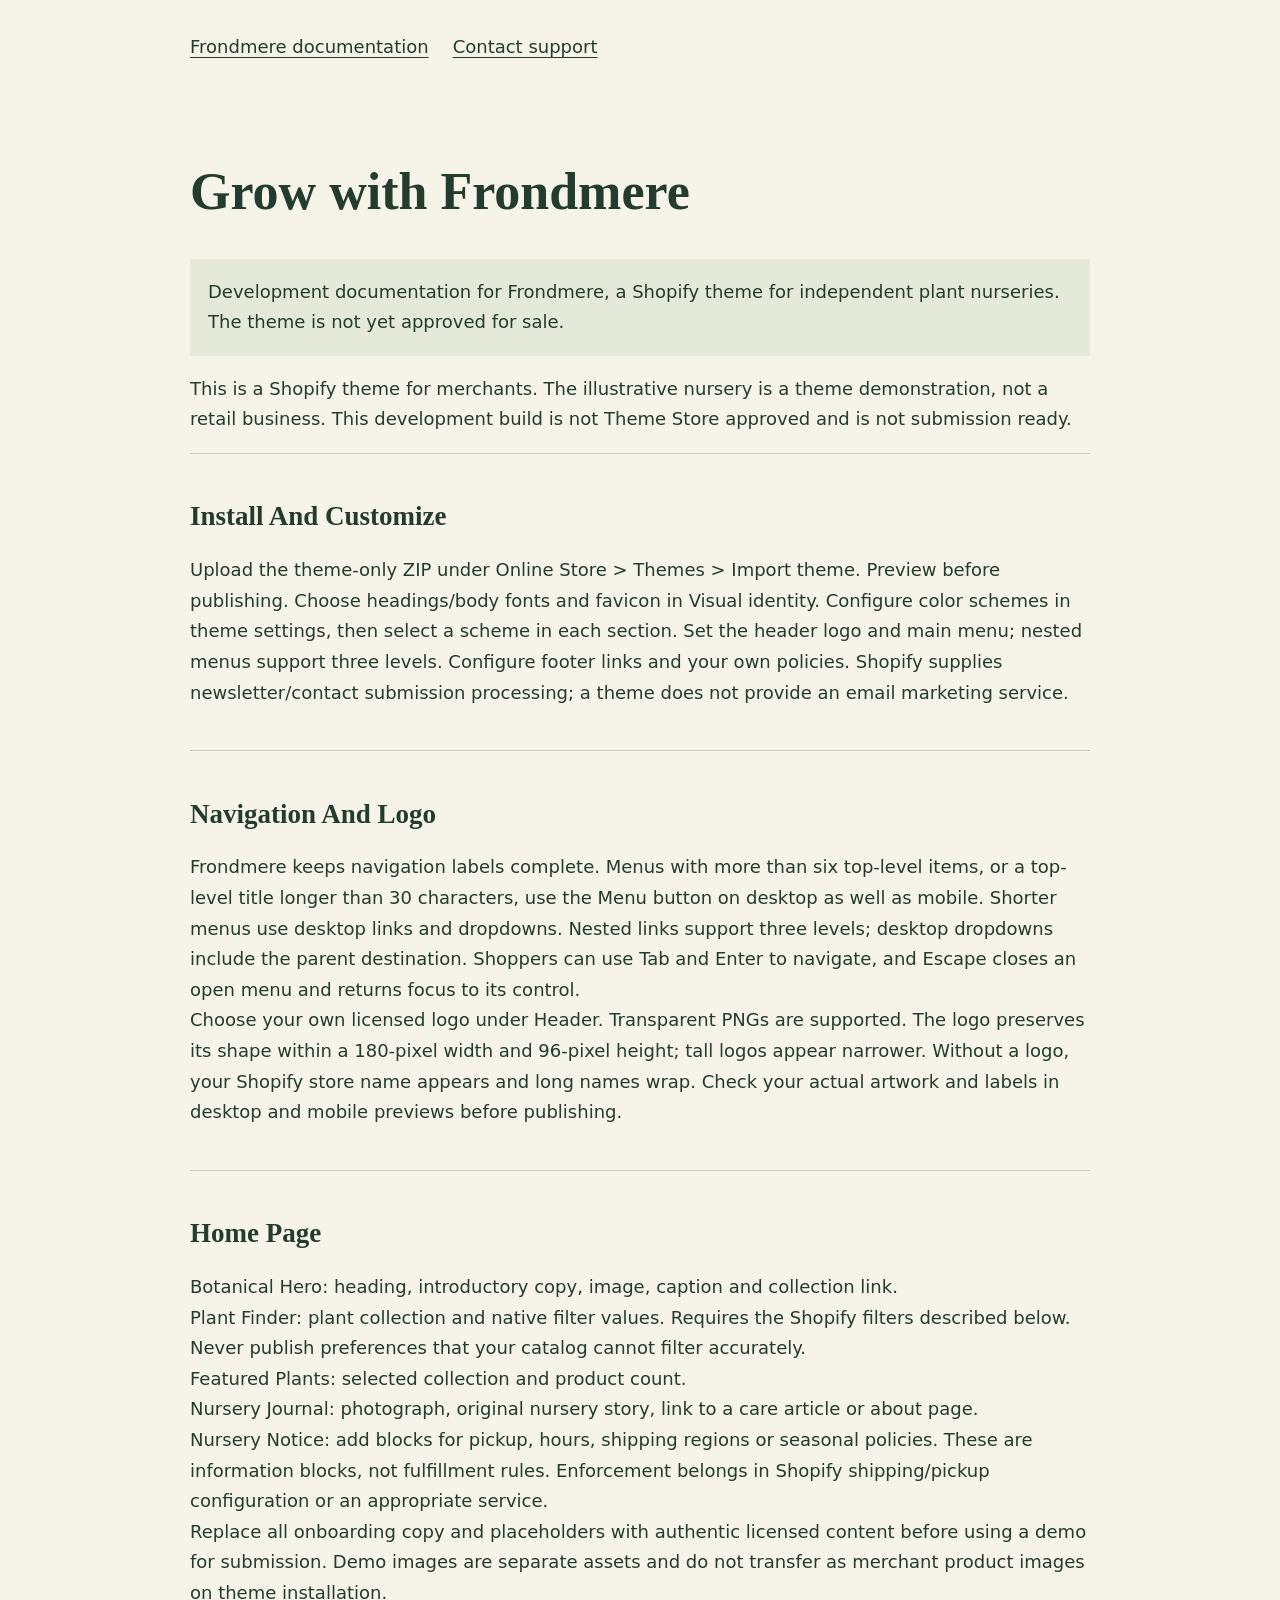
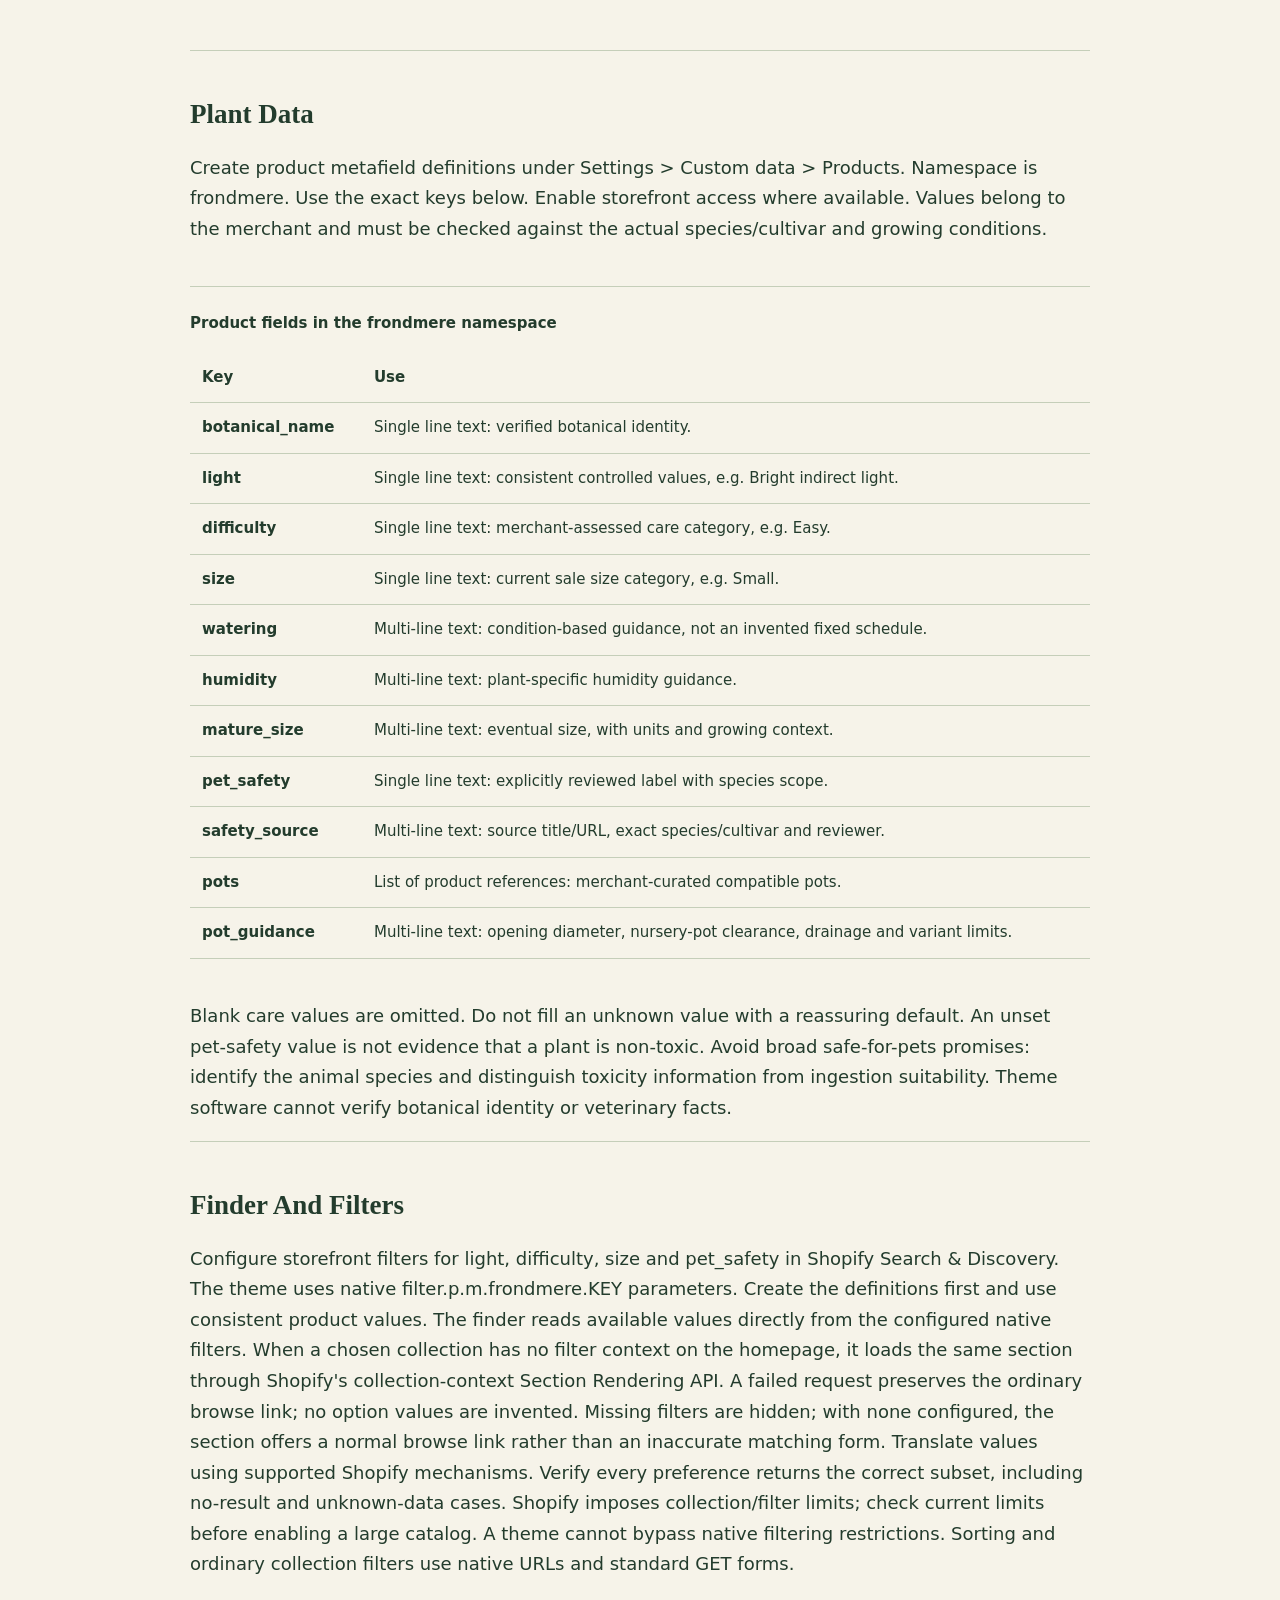
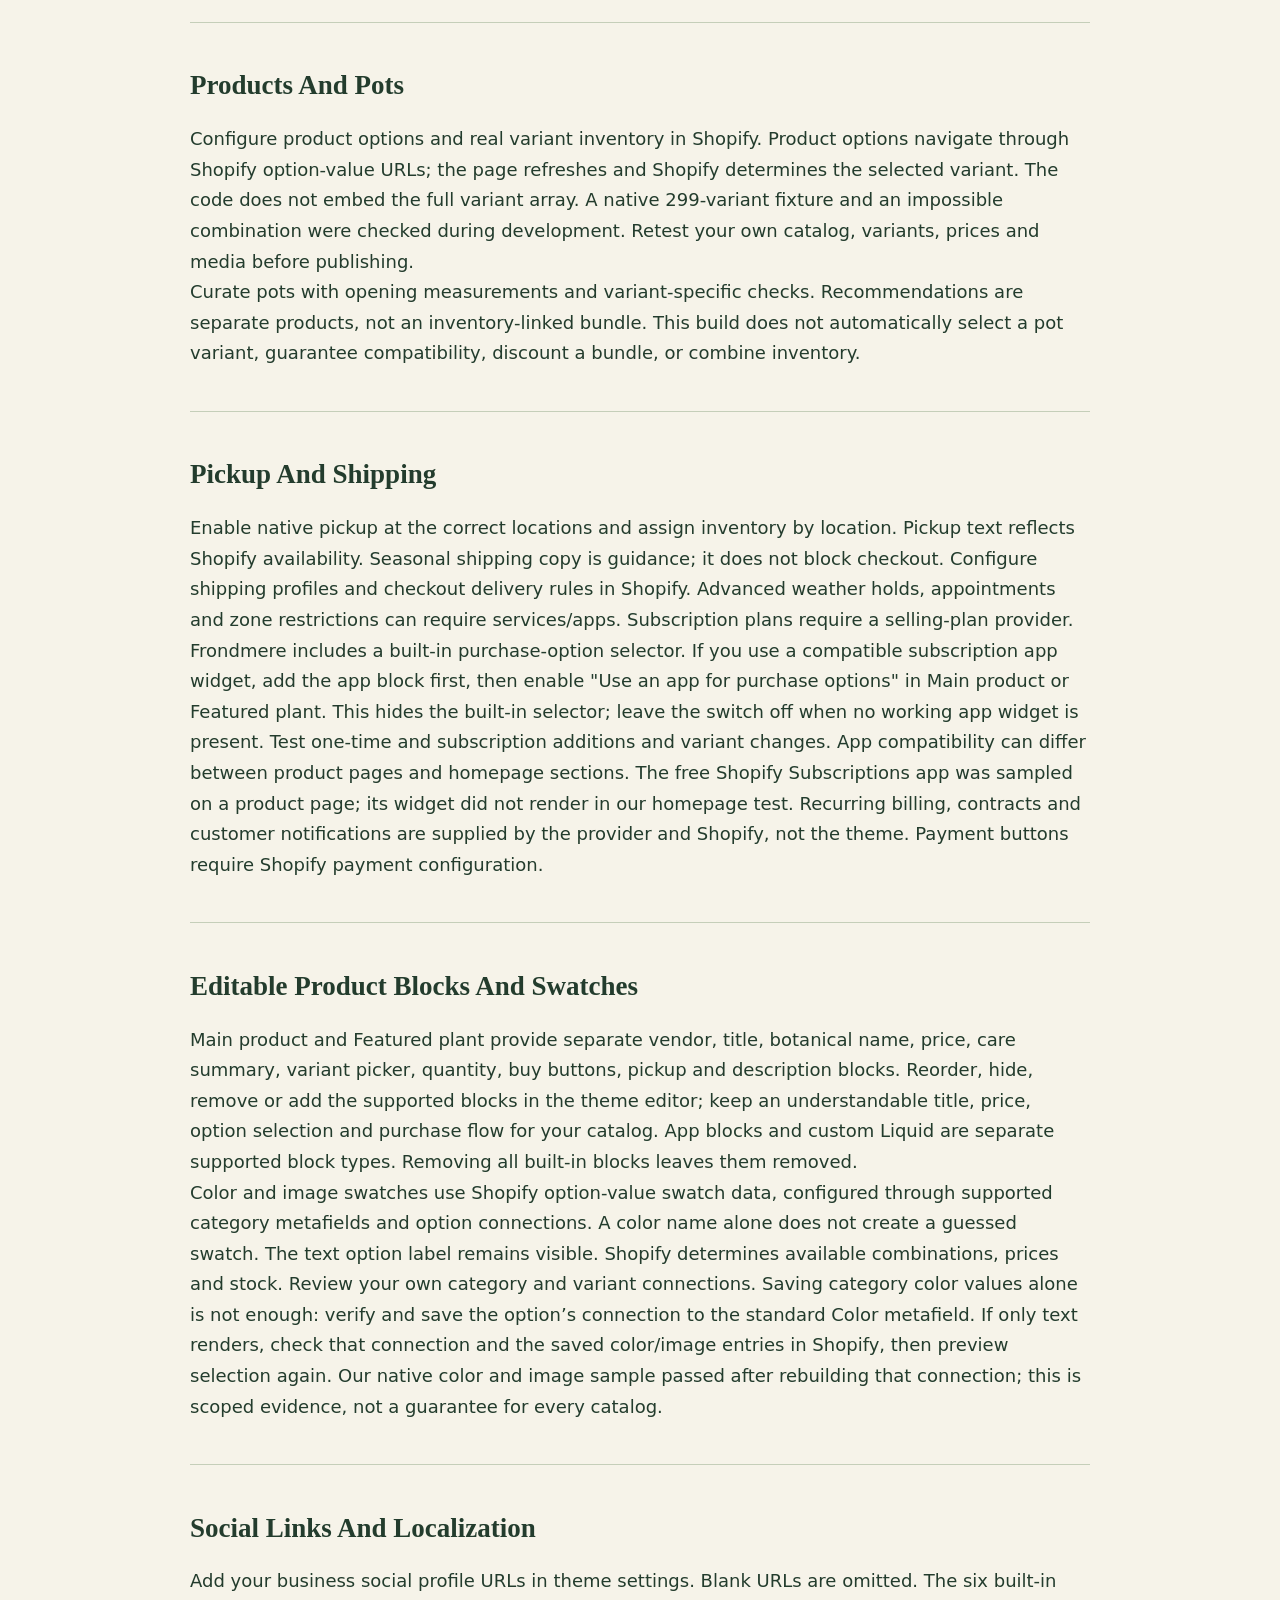
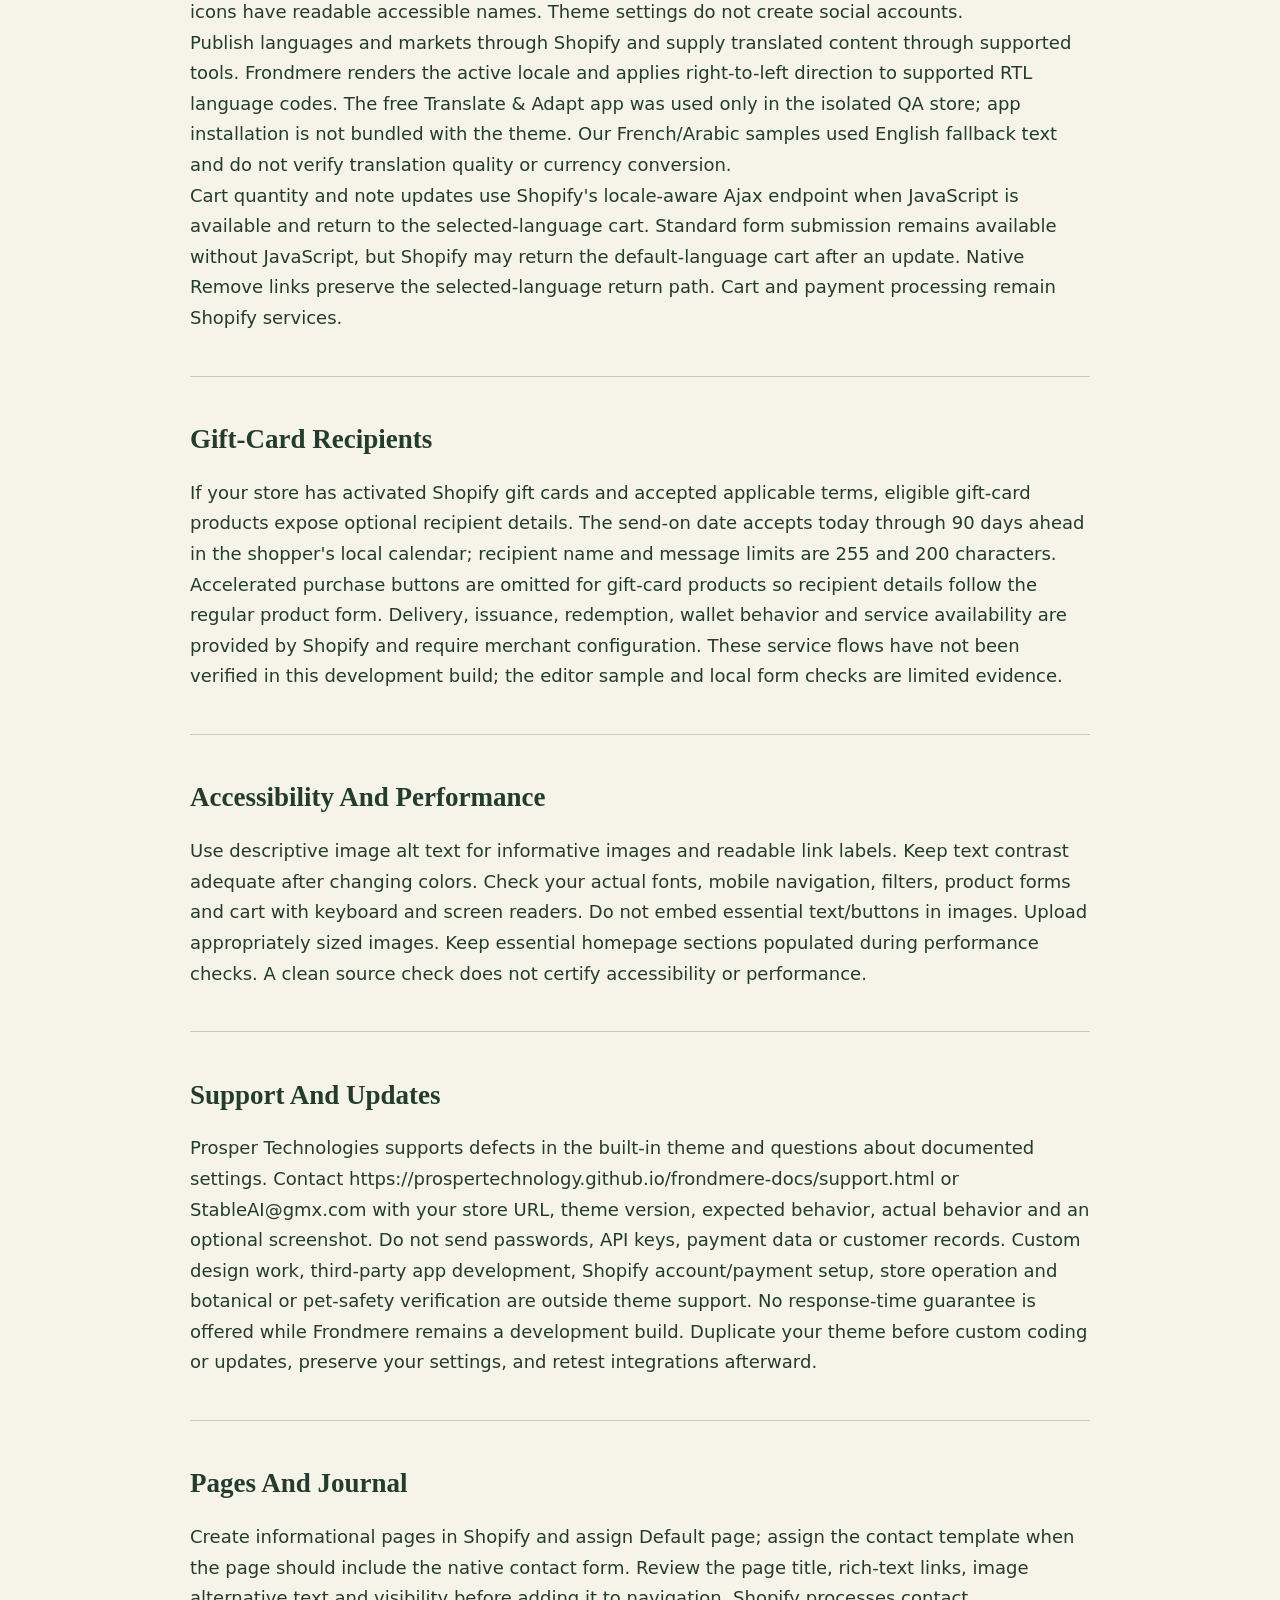
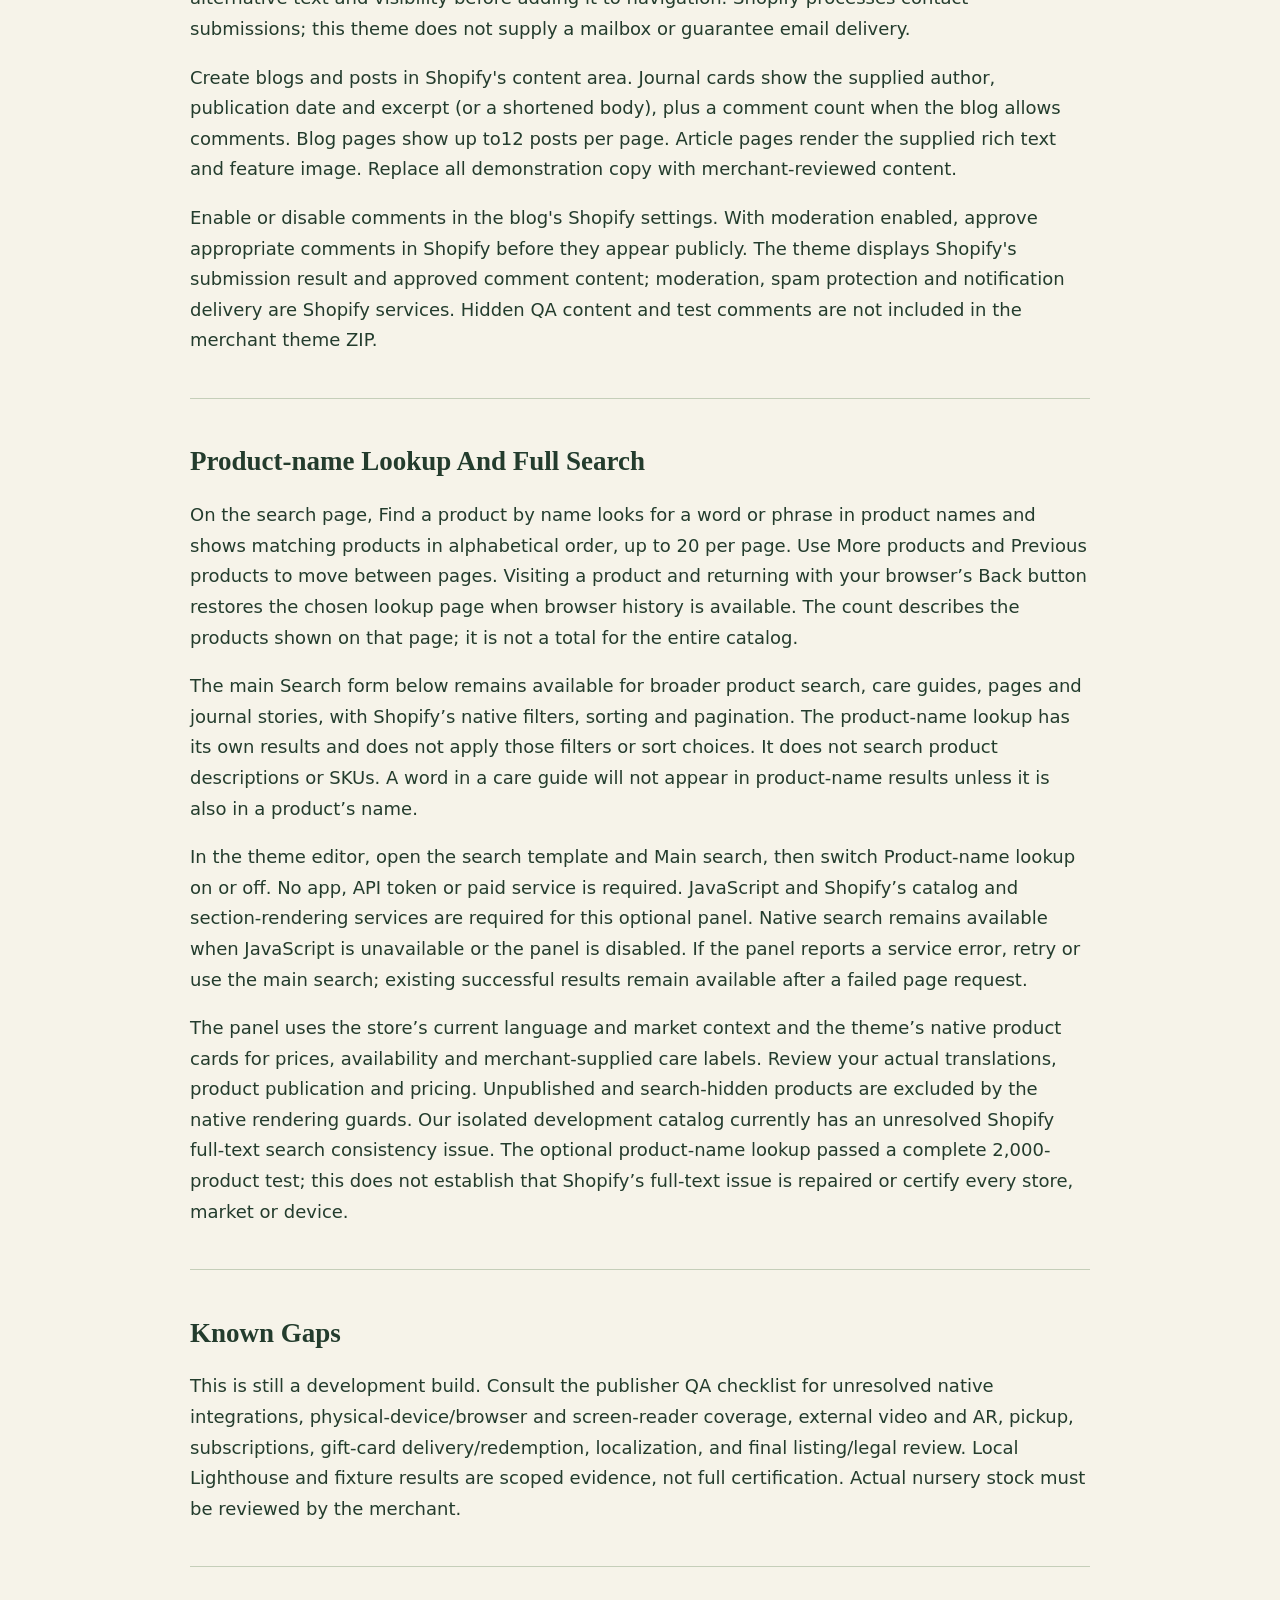
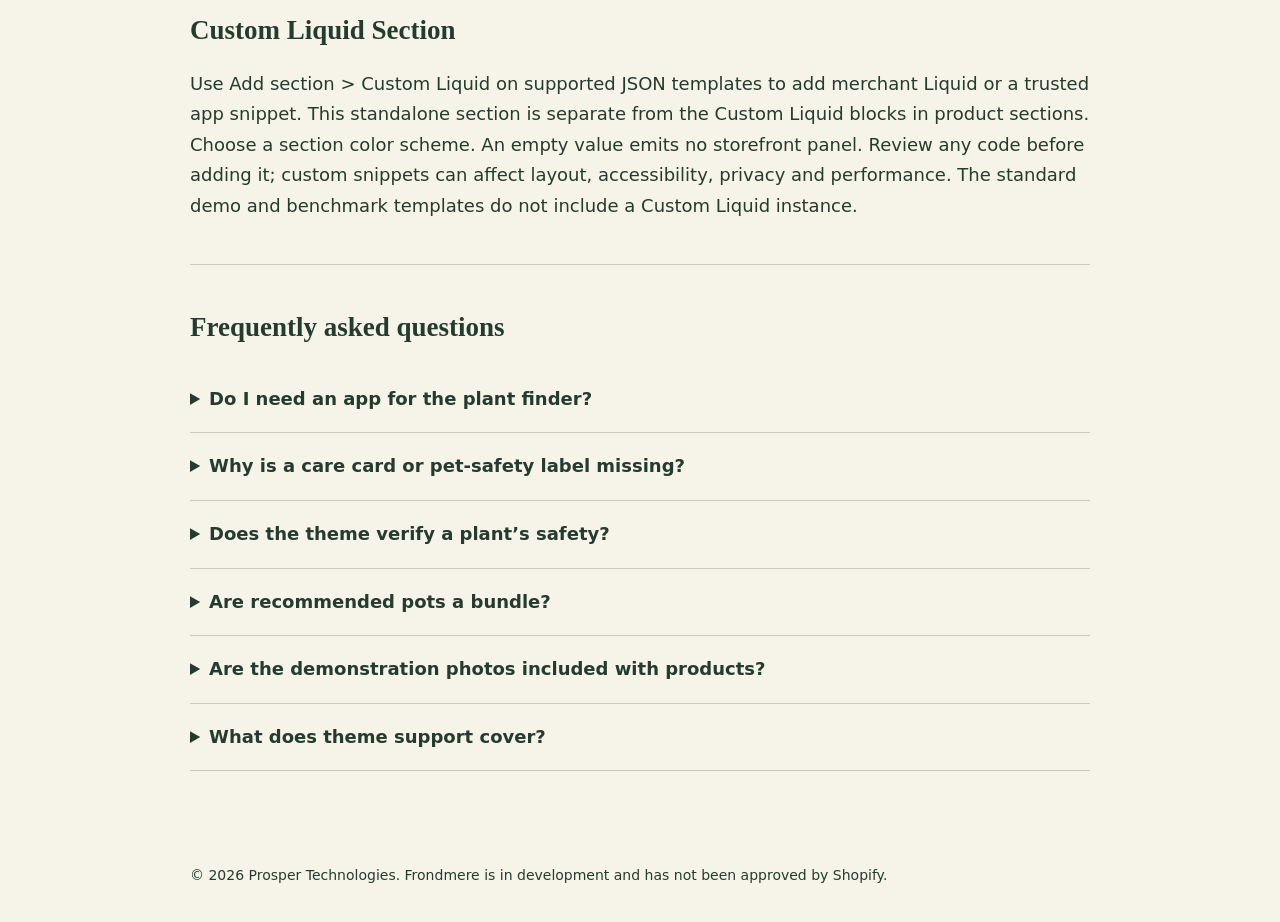
==== commit 472fc38c: "Document optional product-name lookup and search limits" ====
--- a/index.html
+++ b/index.html
@@ -1 +1 @@
-<!doctype html><html lang="en"><head><meta charset="utf-8"><meta name="viewport" content="width=device-width,initial-scale=1"><title>Grow with Frondmere | Frondmere — Prosper Technologies</title><link rel="stylesheet" href="style.css"><meta name="description" content="Frondmere theme documentation and merchant support from Prosper Technologies."></head><body><a class="skip" href="#main">Skip to content</a><header><nav><a href="index.html">Frondmere documentation</a><a href="support.html">Contact support</a></nav></header><main id="main"><h1>Grow with Frondmere</h1><p class="notice">Development documentation for Frondmere, a Shopify theme for independent plant nurseries. The theme is not yet approved for sale.</p><p>This is a Shopify theme for merchants. The illustrative nursery is a theme demonstration, not a retail business. This development build is not Theme Store approved and is not submission ready.</p><section><h2>Install And Customize</h2><p>Upload the theme-only ZIP under Online Store &gt; Themes &gt; Import theme. Preview before publishing. Choose headings/body fonts and favicon in Visual identity. Configure color schemes in theme settings, then select a scheme in each section. Set the header logo and main menu; nested menus support three levels. Configure footer links and your own policies. Shopify supplies newsletter/contact submission processing; a theme does not provide an email marketing service.</p></section><section><h2>Navigation And Logo</h2><p>Frondmere keeps navigation labels complete. Menus with more than six top-level items, or a top-level title longer than 30 characters, use the Menu button on desktop as well as mobile. Shorter menus use desktop links and dropdowns. Nested links support three levels; desktop dropdowns include the parent destination. Shoppers can use Tab and Enter to navigate, and Escape closes an open menu and returns focus to its control.<br>Choose your own licensed logo under Header. Transparent PNGs are supported. The logo preserves its shape within a 180-pixel width and 96-pixel height; tall logos appear narrower. Without a logo, your Shopify store name appears and long names wrap. Check your actual artwork and labels in desktop and mobile previews before publishing.</p></section><section><h2>Home Page</h2><p>Botanical Hero: heading, introductory copy, image, caption and collection link.<br>Plant Finder: plant collection and native filter values. Requires the Shopify filters described below. Never publish preferences that your catalog cannot filter accurately.<br>Featured Plants: selected collection and product count.<br>Nursery Journal: photograph, original nursery story, link to a care article or about page.<br>Nursery Notice: add blocks for pickup, hours, shipping regions or seasonal policies. These are information blocks, not fulfillment rules. Enforcement belongs in Shopify shipping/pickup configuration or an appropriate service.<br>Replace all onboarding copy and placeholders with authentic licensed content before using a demo for submission. Demo images are separate assets and do not transfer as merchant product images on theme installation.</p></section><section><h2>Plant Data</h2><p>Create product metafield definitions under Settings &gt; Custom data &gt; Products. Namespace is frondmere. Use the exact keys below. Enable storefront access where available. Values belong to the merchant and must be checked against the actual species/cultivar and growing conditions.</p></section><section><table><caption>Product fields in the frondmere namespace</caption><thead><tr><th scope="col">Key</th><th scope="col">Use</th></tr></thead><tbody><tr><th scope="row">botanical_name</th><td>Single line text: verified botanical identity.</td></tr><tr><th scope="row">light</th><td>Single line text: consistent controlled values, e.g. Bright indirect light.</td></tr><tr><th scope="row">difficulty</th><td>Single line text: merchant-assessed care category, e.g. Easy.</td></tr><tr><th scope="row">size</th><td>Single line text: current sale size category, e.g. Small.</td></tr><tr><th scope="row">watering</th><td>Multi-line text: condition-based guidance, not an invented fixed schedule.</td></tr><tr><th scope="row">humidity</th><td>Multi-line text: plant-specific humidity guidance.</td></tr><tr><th scope="row">mature_size</th><td>Multi-line text: eventual size, with units and growing context.</td></tr><tr><th scope="row">pet_safety</th><td>Single line text: explicitly reviewed label with species scope.</td></tr><tr><th scope="row">safety_source</th><td>Multi-line text: source title/URL, exact species/cultivar and reviewer.</td></tr><tr><th scope="row">pots</th><td>List of product references: merchant-curated compatible pots.</td></tr><tr><th scope="row">pot_guidance</th><td>Multi-line text: opening diameter, nursery-pot clearance, drainage and variant limits.</td></tr></tbody></table></section><p>Blank care values are omitted. Do not fill an unknown value with a reassuring default. An unset pet-safety value is not evidence that a plant is non-toxic. Avoid broad safe-for-pets promises: identify the animal species and distinguish toxicity information from ingestion suitability. Theme software cannot verify botanical identity or veterinary facts.</p><section><h2>Finder And Filters</h2><p>Configure storefront filters for light, difficulty, size and pet_safety in Shopify Search &amp; Discovery. The theme uses native filter.p.m.frondmere.KEY parameters. Create the definitions first and use consistent product values. The finder reads available values directly from the configured native filters. When a chosen collection has no filter context on the homepage, it loads the same section through Shopify&#x27;s collection-context Section Rendering API. A failed request preserves the ordinary browse link; no option values are invented. Missing filters are hidden; with none configured, the section offers a normal browse link rather than an inaccurate matching form. Translate values using supported Shopify mechanisms. Verify every preference returns the correct subset, including no-result and unknown-data cases. Shopify imposes collection/filter limits; check current limits before enabling a large catalog. A theme cannot bypass native filtering restrictions. Sorting and ordinary collection filters use native URLs and standard GET forms.</p></section><section><h2>Products And Pots</h2><p>Configure product options and real variant inventory in Shopify. Product options navigate through Shopify option-value URLs; the page refreshes and Shopify determines the selected variant. The code does not embed the full variant array. A native 299-variant fixture and an impossible combination were checked during development. Retest your own catalog, variants, prices and media before publishing.<br>Curate pots with opening measurements and variant-specific checks. Recommendations are separate products, not an inventory-linked bundle. This build does not automatically select a pot variant, guarantee compatibility, discount a bundle, or combine inventory.</p></section><section><h2>Pickup And Shipping</h2><p>Enable native pickup at the correct locations and assign inventory by location. Pickup text reflects Shopify availability. Seasonal shipping copy is guidance; it does not block checkout. Configure shipping profiles and checkout delivery rules in Shopify. Advanced weather holds, appointments and zone restrictions can require services/apps. Subscription plans require a selling-plan provider. Frondmere includes a built-in purchase-option selector. If you use a compatible subscription app widget, add the app block first, then enable &quot;Use an app for purchase options&quot; in Main product or Featured plant. This hides the built-in selector; leave the switch off when no working app widget is present. Test one-time and subscription additions and variant changes. App compatibility can differ between product pages and homepage sections. The free Shopify Subscriptions app was sampled on a product page; its widget did not render in our homepage test. Recurring billing, contracts and customer notifications are supplied by the provider and Shopify, not the theme. Payment buttons require Shopify payment configuration.</p></section><section><h2>Editable Product Blocks And Swatches</h2><p>Main product and Featured plant provide separate vendor, title, botanical name, price, care summary, variant picker, quantity, buy buttons, pickup and description blocks. Reorder, hide, remove or add the supported blocks in the theme editor; keep an understandable title, price, option selection and purchase flow for your catalog. App blocks and custom Liquid are separate supported block types. Removing all built-in blocks leaves them removed.<br>Color and image swatches use Shopify option-value swatch data, configured through supported category metafields and option connections. A color name alone does not create a guessed swatch. The text option label remains visible. Shopify determines available combinations, prices and stock. Review your own category and variant connections. Saving category color values alone is not enough: verify and save the option’s connection to the standard Color metafield. If only text renders, check that connection and the saved color/image entries in Shopify, then preview selection again. Our native color and image sample passed after rebuilding that connection; this is scoped evidence, not a guarantee for every catalog.</p></section><section><h2>Social Links And Localization</h2><p>Add your business social profile URLs in theme settings. Blank URLs are omitted. The six built-in icons have readable accessible names. Theme settings do not create social accounts.<br>Publish languages and markets through Shopify and supply translated content through supported tools. Frondmere renders the active locale and applies right-to-left direction to supported RTL language codes. The free Translate &amp; Adapt app was used only in the isolated QA store; app installation is not bundled with the theme. Our French/Arabic samples used English fallback text and do not verify translation quality or currency conversion.<br>Cart quantity and note updates use Shopify&#x27;s locale-aware Ajax endpoint when JavaScript is available and return to the selected-language cart. Standard form submission remains available without JavaScript, but Shopify may return the default-language cart after an update. Native Remove links preserve the selected-language return path. Cart and payment processing remain Shopify services.</p></section><section><h2>Gift-Card Recipients</h2><p>If your store has activated Shopify gift cards and accepted applicable terms, eligible gift-card products expose optional recipient details. The send-on date accepts today through 90 days ahead in the shopper&#x27;s local calendar; recipient name and message limits are 255 and 200 characters. Accelerated purchase buttons are omitted for gift-card products so recipient details follow the regular product form. Delivery, issuance, redemption, wallet behavior and service availability are provided by Shopify and require merchant configuration. These service flows have not been verified in this development build; the editor sample and local form checks are limited evidence.</p></section><section><h2>Accessibility And Performance</h2><p>Use descriptive image alt text for informative images and readable link labels. Keep text contrast adequate after changing colors. Check your actual fonts, mobile navigation, filters, product forms and cart with keyboard and screen readers. Do not embed essential text/buttons in images. Upload appropriately sized images. Keep essential homepage sections populated during performance checks. A clean source check does not certify accessibility or performance.</p></section><section><h2>Support And Updates</h2><p>Prosper Technologies supports defects in the built-in theme and questions about documented settings. Contact https://prospertechnology.github.io/frondmere-docs/support.html or StableAI@gmx.com with your store URL, theme version, expected behavior, actual behavior and an optional screenshot. Do not send passwords, API keys, payment data or customer records. Custom design work, third-party app development, Shopify account/payment setup, store operation and botanical or pet-safety verification are outside theme support. No response-time guarantee is offered while Frondmere remains a development build. Duplicate your theme before custom coding or updates, preserve your settings, and retest integrations afterward.</p></section><section><h2>Pages And Journal</h2><p>Create informational pages in Shopify and assign Default page; assign the contact template when the page should include the native contact form. Review the page title, rich-text links, image alternative text and visibility before adding it to navigation. Shopify processes contact submissions; this theme does not supply a mailbox or guarantee email delivery.</p><p>Create blogs and posts in Shopify&#x27;s content area. Journal cards show the supplied author, publication date and excerpt (or a shortened body), plus a comment count when the blog allows comments. Blog pages show up to12 posts per page. Article pages render the supplied rich text and feature image. Replace all demonstration copy with merchant-reviewed content.</p><p>Enable or disable comments in the blog&#x27;s Shopify settings. With moderation enabled, approve appropriate comments in Shopify before they appear publicly. The theme displays Shopify&#x27;s submission result and approved comment content; moderation, spam protection and notification delivery are Shopify services. Hidden QA content and test comments are not included in the merchant theme ZIP.</p></section><section><h2>Known Gaps</h2><p>This is still a development build. Consult the publisher QA checklist for unresolved native integrations, physical-device/browser and screen-reader coverage, external video and AR, pickup, subscriptions, gift-card delivery/redemption, localization, and final listing/legal review. Local Lighthouse and fixture results are scoped evidence, not full certification. Actual nursery stock must be reviewed by the merchant.</p></section><section><h2>Custom Liquid Section</h2><p>Use Add section &gt; Custom Liquid on supported JSON templates to add merchant Liquid or a trusted app snippet. This standalone section is separate from the Custom Liquid blocks in product sections. Choose a section color scheme. An empty value emits no storefront panel. Review any code before adding it; custom snippets can affect layout, accessibility, privacy and performance. The standard demo and benchmark templates do not include a Custom Liquid instance.</p></section><section><h2>Frequently asked questions</h2><details><summary>Do I need an app for the plant finder?</summary><p>The theme supplies the finder. Configure its native Shopify filters with Shopify’s free Search &amp; Discovery app.</p></details><details><summary>Why is a care card or pet-safety label missing?</summary><p>Fill the relevant product fields. Pet-safety labels require both source information and a review date. Missing data is omitted.</p></details><details><summary>Does the theme verify a plant’s safety?</summary><p>No. Your nursery must verify the botanical identity and source information for the actual stock. Images and software are not safety evidence.</p></details><details><summary>Are recommended pots a bundle?</summary><p>No. They are separate products chosen by the merchant. Check actual variant measurements and configure any bundle inventory or discounts separately.</p></details><details><summary>Are the demonstration photos included with products?</summary><p>No. Upload your own licensed product media and choose your own section images.</p></details><details><summary>What does theme support cover?</summary><p>Prosper Technologies supports theme defects and questions about documented settings. Store operation, plant-care verification, custom design work and third-party app development are separate responsibilities. This development build has no guaranteed response-time commitment.</p></details></section></main><footer><small>© 2026 Prosper Technologies. Frondmere is in development and has not been approved by Shopify.</small></footer></body></html>+<!doctype html><html lang="en"><head><meta charset="utf-8"><meta name="viewport" content="width=device-width,initial-scale=1"><title>Grow with Frondmere | Frondmere — Prosper Technologies</title><link rel="stylesheet" href="style.css"><meta name="description" content="Frondmere theme documentation and merchant support from Prosper Technologies."></head><body><a class="skip" href="#main">Skip to content</a><header><nav><a href="index.html">Frondmere documentation</a><a href="support.html">Contact support</a></nav></header><main id="main"><h1>Grow with Frondmere</h1><p class="notice">Development documentation for Frondmere, a Shopify theme for independent plant nurseries. The theme is not yet approved for sale.</p><p>This is a Shopify theme for merchants. The illustrative nursery is a theme demonstration, not a retail business. This development build is not Theme Store approved and is not submission ready.</p><section><h2>Install And Customize</h2><p>Upload the theme-only ZIP under Online Store &gt; Themes &gt; Import theme. Preview before publishing. Choose headings/body fonts and favicon in Visual identity. Configure color schemes in theme settings, then select a scheme in each section. Set the header logo and main menu; nested menus support three levels. Configure footer links and your own policies. Shopify supplies newsletter/contact submission processing; a theme does not provide an email marketing service.</p></section><section><h2>Navigation And Logo</h2><p>Frondmere keeps navigation labels complete. Menus with more than six top-level items, or a top-level title longer than 30 characters, use the Menu button on desktop as well as mobile. Shorter menus use desktop links and dropdowns. Nested links support three levels; desktop dropdowns include the parent destination. Shoppers can use Tab and Enter to navigate, and Escape closes an open menu and returns focus to its control.<br>Choose your own licensed logo under Header. Transparent PNGs are supported. The logo preserves its shape within a 180-pixel width and 96-pixel height; tall logos appear narrower. Without a logo, your Shopify store name appears and long names wrap. Check your actual artwork and labels in desktop and mobile previews before publishing.</p></section><section><h2>Home Page</h2><p>Botanical Hero: heading, introductory copy, image, caption and collection link.<br>Plant Finder: plant collection and native filter values. Requires the Shopify filters described below. Never publish preferences that your catalog cannot filter accurately.<br>Featured Plants: selected collection and product count.<br>Nursery Journal: photograph, original nursery story, link to a care article or about page.<br>Nursery Notice: add blocks for pickup, hours, shipping regions or seasonal policies. These are information blocks, not fulfillment rules. Enforcement belongs in Shopify shipping/pickup configuration or an appropriate service.<br>Replace all onboarding copy and placeholders with authentic licensed content before using a demo for submission. Demo images are separate assets and do not transfer as merchant product images on theme installation.</p></section><section><h2>Plant Data</h2><p>Create product metafield definitions under Settings &gt; Custom data &gt; Products. Namespace is frondmere. Use the exact keys below. Enable storefront access where available. Values belong to the merchant and must be checked against the actual species/cultivar and growing conditions.</p></section><section><table><caption>Product fields in the frondmere namespace</caption><thead><tr><th scope="col">Key</th><th scope="col">Use</th></tr></thead><tbody><tr><th scope="row">botanical_name</th><td>Single line text: verified botanical identity.</td></tr><tr><th scope="row">light</th><td>Single line text: consistent controlled values, e.g. Bright indirect light.</td></tr><tr><th scope="row">difficulty</th><td>Single line text: merchant-assessed care category, e.g. Easy.</td></tr><tr><th scope="row">size</th><td>Single line text: current sale size category, e.g. Small.</td></tr><tr><th scope="row">watering</th><td>Multi-line text: condition-based guidance, not an invented fixed schedule.</td></tr><tr><th scope="row">humidity</th><td>Multi-line text: plant-specific humidity guidance.</td></tr><tr><th scope="row">mature_size</th><td>Multi-line text: eventual size, with units and growing context.</td></tr><tr><th scope="row">pet_safety</th><td>Single line text: explicitly reviewed label with species scope.</td></tr><tr><th scope="row">safety_source</th><td>Multi-line text: source title/URL, exact species/cultivar and reviewer.</td></tr><tr><th scope="row">pots</th><td>List of product references: merchant-curated compatible pots.</td></tr><tr><th scope="row">pot_guidance</th><td>Multi-line text: opening diameter, nursery-pot clearance, drainage and variant limits.</td></tr></tbody></table></section><p>Blank care values are omitted. Do not fill an unknown value with a reassuring default. An unset pet-safety value is not evidence that a plant is non-toxic. Avoid broad safe-for-pets promises: identify the animal species and distinguish toxicity information from ingestion suitability. Theme software cannot verify botanical identity or veterinary facts.</p><section><h2>Finder And Filters</h2><p>Configure storefront filters for light, difficulty, size and pet_safety in Shopify Search &amp; Discovery. The theme uses native filter.p.m.frondmere.KEY parameters. Create the definitions first and use consistent product values. The finder reads available values directly from the configured native filters. When a chosen collection has no filter context on the homepage, it loads the same section through Shopify&#x27;s collection-context Section Rendering API. A failed request preserves the ordinary browse link; no option values are invented. Missing filters are hidden; with none configured, the section offers a normal browse link rather than an inaccurate matching form. Translate values using supported Shopify mechanisms. Verify every preference returns the correct subset, including no-result and unknown-data cases. Shopify imposes collection/filter limits; check current limits before enabling a large catalog. A theme cannot bypass native filtering restrictions. Sorting and ordinary collection filters use native URLs and standard GET forms.</p></section><section><h2>Products And Pots</h2><p>Configure product options and real variant inventory in Shopify. Product options navigate through Shopify option-value URLs; the page refreshes and Shopify determines the selected variant. The code does not embed the full variant array. A native 299-variant fixture and an impossible combination were checked during development. Retest your own catalog, variants, prices and media before publishing.<br>Curate pots with opening measurements and variant-specific checks. Recommendations are separate products, not an inventory-linked bundle. This build does not automatically select a pot variant, guarantee compatibility, discount a bundle, or combine inventory.</p></section><section><h2>Pickup And Shipping</h2><p>Enable native pickup at the correct locations and assign inventory by location. Pickup text reflects Shopify availability. Seasonal shipping copy is guidance; it does not block checkout. Configure shipping profiles and checkout delivery rules in Shopify. Advanced weather holds, appointments and zone restrictions can require services/apps. Subscription plans require a selling-plan provider. Frondmere includes a built-in purchase-option selector. If you use a compatible subscription app widget, add the app block first, then enable &quot;Use an app for purchase options&quot; in Main product or Featured plant. This hides the built-in selector; leave the switch off when no working app widget is present. Test one-time and subscription additions and variant changes. App compatibility can differ between product pages and homepage sections. The free Shopify Subscriptions app was sampled on a product page; its widget did not render in our homepage test. Recurring billing, contracts and customer notifications are supplied by the provider and Shopify, not the theme. Payment buttons require Shopify payment configuration.</p></section><section><h2>Editable Product Blocks And Swatches</h2><p>Main product and Featured plant provide separate vendor, title, botanical name, price, care summary, variant picker, quantity, buy buttons, pickup and description blocks. Reorder, hide, remove or add the supported blocks in the theme editor; keep an understandable title, price, option selection and purchase flow for your catalog. App blocks and custom Liquid are separate supported block types. Removing all built-in blocks leaves them removed.<br>Color and image swatches use Shopify option-value swatch data, configured through supported category metafields and option connections. A color name alone does not create a guessed swatch. The text option label remains visible. Shopify determines available combinations, prices and stock. Review your own category and variant connections. Saving category color values alone is not enough: verify and save the option’s connection to the standard Color metafield. If only text renders, check that connection and the saved color/image entries in Shopify, then preview selection again. Our native color and image sample passed after rebuilding that connection; this is scoped evidence, not a guarantee for every catalog.</p></section><section><h2>Social Links And Localization</h2><p>Add your business social profile URLs in theme settings. Blank URLs are omitted. The six built-in icons have readable accessible names. Theme settings do not create social accounts.<br>Publish languages and markets through Shopify and supply translated content through supported tools. Frondmere renders the active locale and applies right-to-left direction to supported RTL language codes. The free Translate &amp; Adapt app was used only in the isolated QA store; app installation is not bundled with the theme. Our French/Arabic samples used English fallback text and do not verify translation quality or currency conversion.<br>Cart quantity and note updates use Shopify&#x27;s locale-aware Ajax endpoint when JavaScript is available and return to the selected-language cart. Standard form submission remains available without JavaScript, but Shopify may return the default-language cart after an update. Native Remove links preserve the selected-language return path. Cart and payment processing remain Shopify services.</p></section><section><h2>Gift-Card Recipients</h2><p>If your store has activated Shopify gift cards and accepted applicable terms, eligible gift-card products expose optional recipient details. The send-on date accepts today through 90 days ahead in the shopper&#x27;s local calendar; recipient name and message limits are 255 and 200 characters. Accelerated purchase buttons are omitted for gift-card products so recipient details follow the regular product form. Delivery, issuance, redemption, wallet behavior and service availability are provided by Shopify and require merchant configuration. These service flows have not been verified in this development build; the editor sample and local form checks are limited evidence.</p></section><section><h2>Accessibility And Performance</h2><p>Use descriptive image alt text for informative images and readable link labels. Keep text contrast adequate after changing colors. Check your actual fonts, mobile navigation, filters, product forms and cart with keyboard and screen readers. Do not embed essential text/buttons in images. Upload appropriately sized images. Keep essential homepage sections populated during performance checks. A clean source check does not certify accessibility or performance.</p></section><section><h2>Support And Updates</h2><p>Prosper Technologies supports defects in the built-in theme and questions about documented settings. Contact https://prospertechnology.github.io/frondmere-docs/support.html or StableAI@gmx.com with your store URL, theme version, expected behavior, actual behavior and an optional screenshot. Do not send passwords, API keys, payment data or customer records. Custom design work, third-party app development, Shopify account/payment setup, store operation and botanical or pet-safety verification are outside theme support. No response-time guarantee is offered while Frondmere remains a development build. Duplicate your theme before custom coding or updates, preserve your settings, and retest integrations afterward.</p></section><section><h2>Pages And Journal</h2><p>Create informational pages in Shopify and assign Default page; assign the contact template when the page should include the native contact form. Review the page title, rich-text links, image alternative text and visibility before adding it to navigation. Shopify processes contact submissions; this theme does not supply a mailbox or guarantee email delivery.</p><p>Create blogs and posts in Shopify&#x27;s content area. Journal cards show the supplied author, publication date and excerpt (or a shortened body), plus a comment count when the blog allows comments. Blog pages show up to12 posts per page. Article pages render the supplied rich text and feature image. Replace all demonstration copy with merchant-reviewed content.</p><p>Enable or disable comments in the blog&#x27;s Shopify settings. With moderation enabled, approve appropriate comments in Shopify before they appear publicly. The theme displays Shopify&#x27;s submission result and approved comment content; moderation, spam protection and notification delivery are Shopify services. Hidden QA content and test comments are not included in the merchant theme ZIP.</p></section><section><h2>Product-name Lookup And Full Search</h2><p>On the search page, Find a product by name looks for a word or phrase in product names and shows matching products in alphabetical order, up to 20 per page. Use More products and Previous products to move between pages. Visiting a product and returning with your browser’s Back button restores the chosen lookup page when browser history is available. The count describes the products shown on that page; it is not a total for the entire catalog.</p><p>The main Search form below remains available for broader product search, care guides, pages and journal stories, with Shopify’s native filters, sorting and pagination. The product-name lookup has its own results and does not apply those filters or sort choices. It does not search product descriptions or SKUs. A word in a care guide will not appear in product-name results unless it is also in a product’s name.</p><p>In the theme editor, open the search template and Main search, then switch Product-name lookup on or off. No app, API token or paid service is required. JavaScript and Shopify’s catalog and section-rendering services are required for this optional panel. Native search remains available when JavaScript is unavailable or the panel is disabled. If the panel reports a service error, retry or use the main search; existing successful results remain available after a failed page request.</p><p>The panel uses the store’s current language and market context and the theme’s native product cards for prices, availability and merchant-supplied care labels. Review your actual translations, product publication and pricing. Unpublished and search-hidden products are excluded by the native rendering guards. Our isolated development catalog currently has an unresolved Shopify full-text search consistency issue. The optional product-name lookup passed a complete 2,000-product test; this does not establish that Shopify’s full-text issue is repaired or certify every store, market or device.</p></section><section><h2>Known Gaps</h2><p>This is still a development build. Consult the publisher QA checklist for unresolved native integrations, physical-device/browser and screen-reader coverage, external video and AR, pickup, subscriptions, gift-card delivery/redemption, localization, and final listing/legal review. Local Lighthouse and fixture results are scoped evidence, not full certification. Actual nursery stock must be reviewed by the merchant.</p></section><section><h2>Custom Liquid Section</h2><p>Use Add section &gt; Custom Liquid on supported JSON templates to add merchant Liquid or a trusted app snippet. This standalone section is separate from the Custom Liquid blocks in product sections. Choose a section color scheme. An empty value emits no storefront panel. Review any code before adding it; custom snippets can affect layout, accessibility, privacy and performance. The standard demo and benchmark templates do not include a Custom Liquid instance.</p></section><section><h2>Frequently asked questions</h2><details><summary>Do I need an app for the plant finder?</summary><p>The theme supplies the finder. Configure its native Shopify filters with Shopify’s free Search &amp; Discovery app.</p></details><details><summary>Why is a care card or pet-safety label missing?</summary><p>Fill the relevant product fields. Pet-safety labels require both source information and a review date. Missing data is omitted.</p></details><details><summary>Does the theme verify a plant’s safety?</summary><p>No. Your nursery must verify the botanical identity and source information for the actual stock. Images and software are not safety evidence.</p></details><details><summary>Are recommended pots a bundle?</summary><p>No. They are separate products chosen by the merchant. Check actual variant measurements and configure any bundle inventory or discounts separately.</p></details><details><summary>Are the demonstration photos included with products?</summary><p>No. Upload your own licensed product media and choose your own section images.</p></details><details><summary>What does theme support cover?</summary><p>Prosper Technologies supports theme defects and questions about documented settings. Store operation, plant-care verification, custom design work and third-party app development are separate responsibilities. This development build has no guaranteed response-time commitment.</p></details></section></main><footer><small>© 2026 Prosper Technologies. Frondmere is in development and has not been approved by Shopify.</small></footer></body></html>
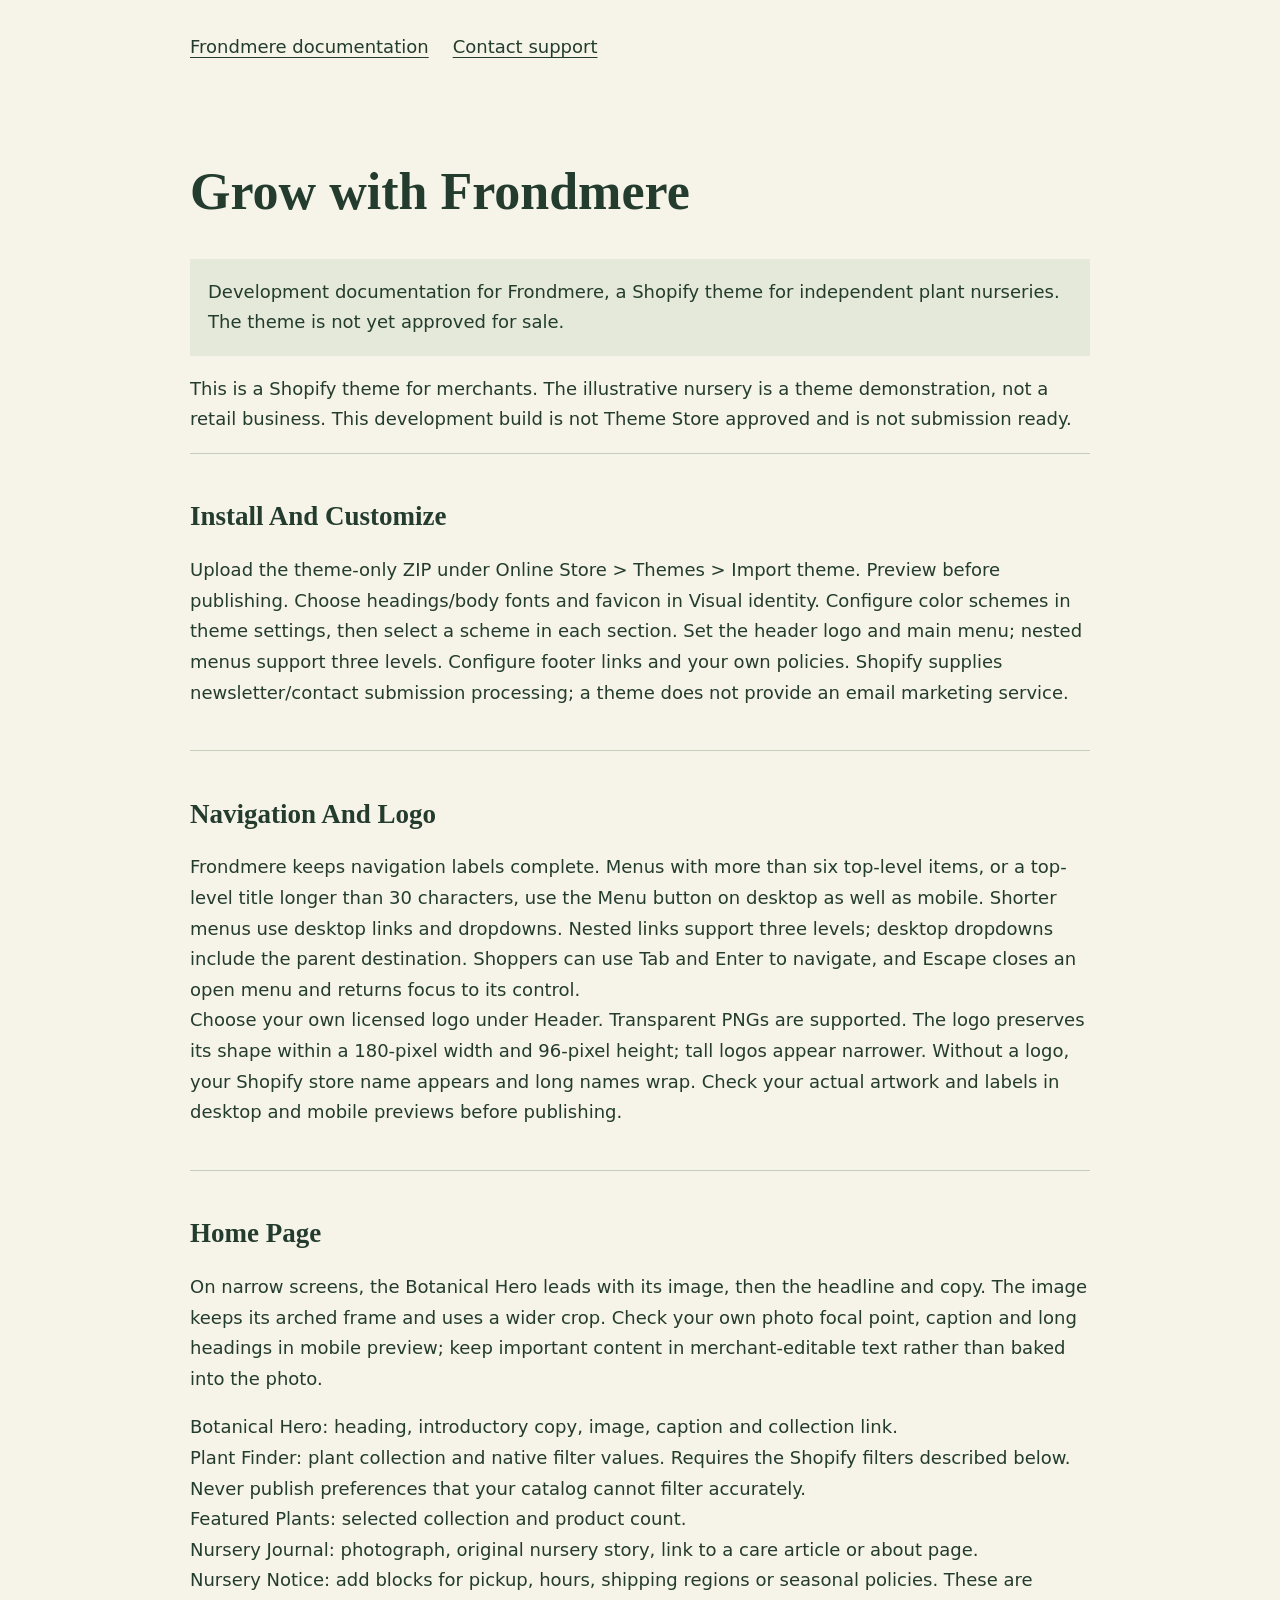
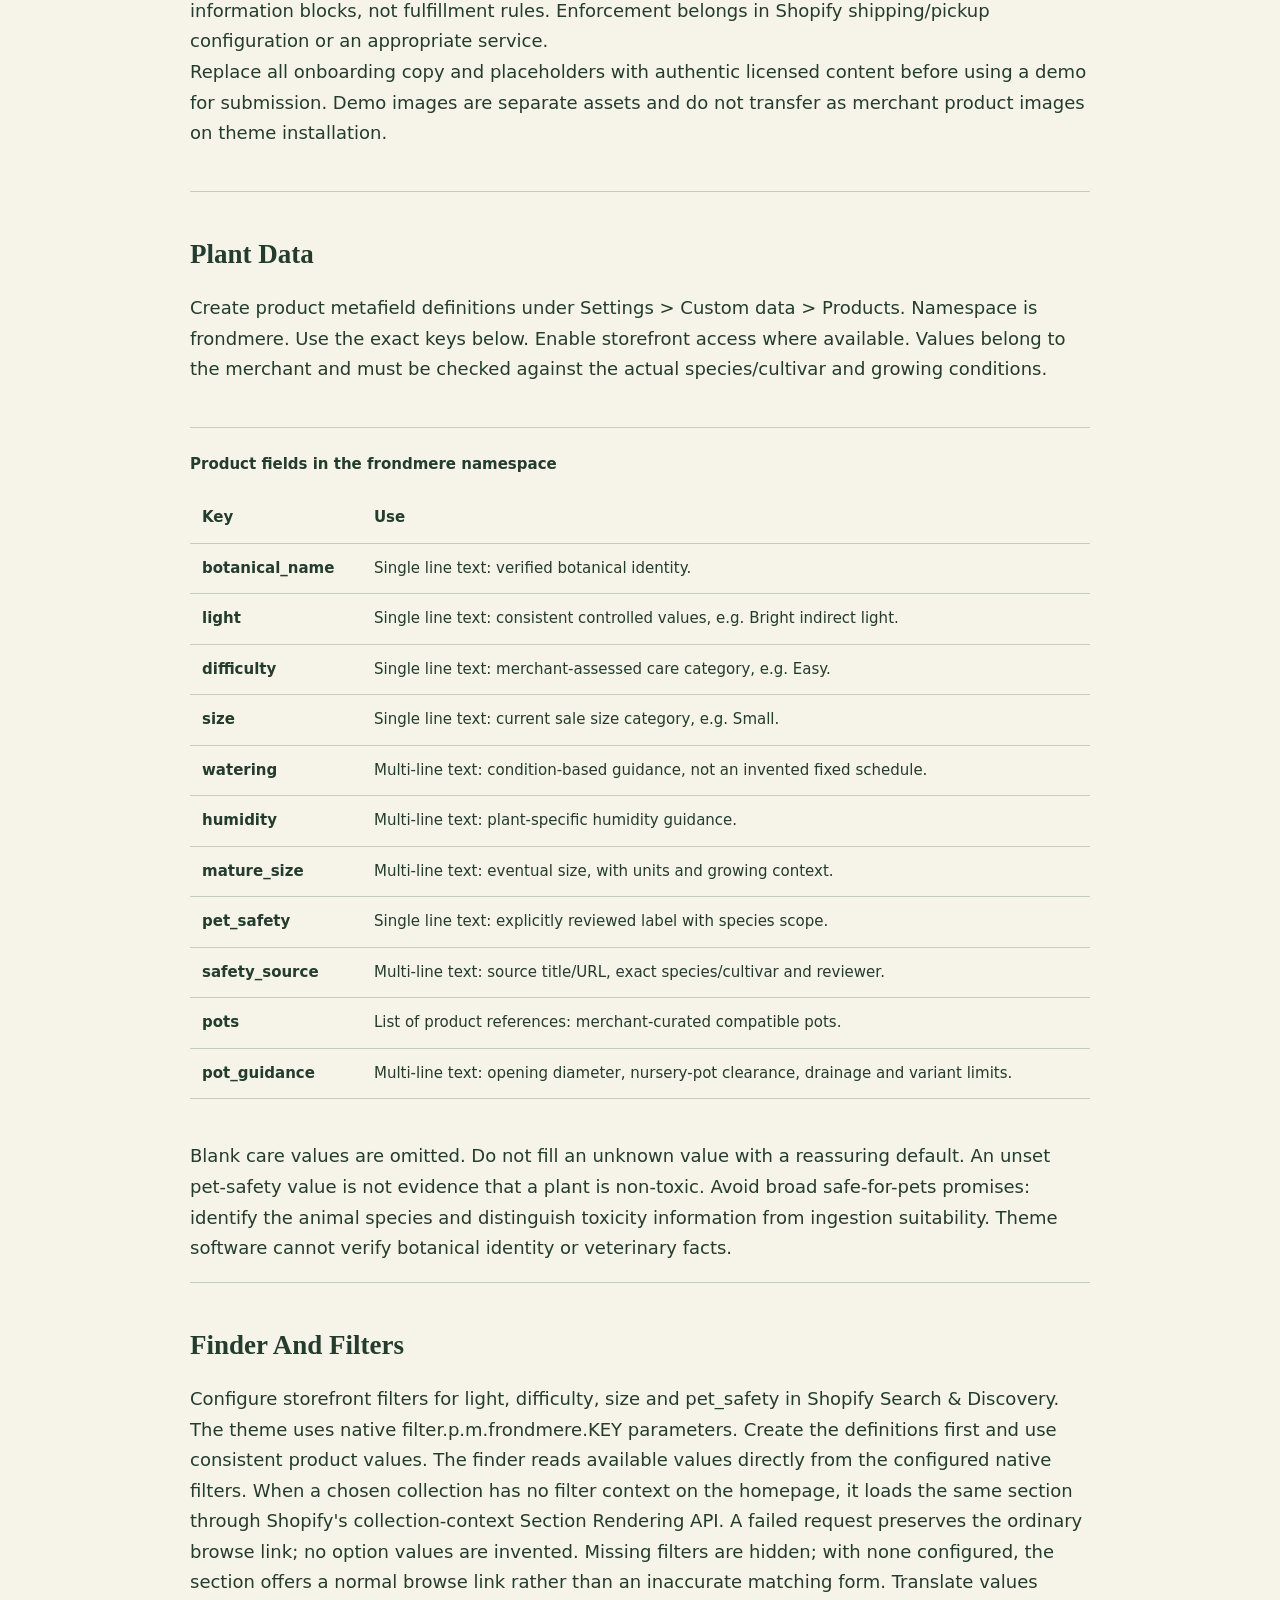
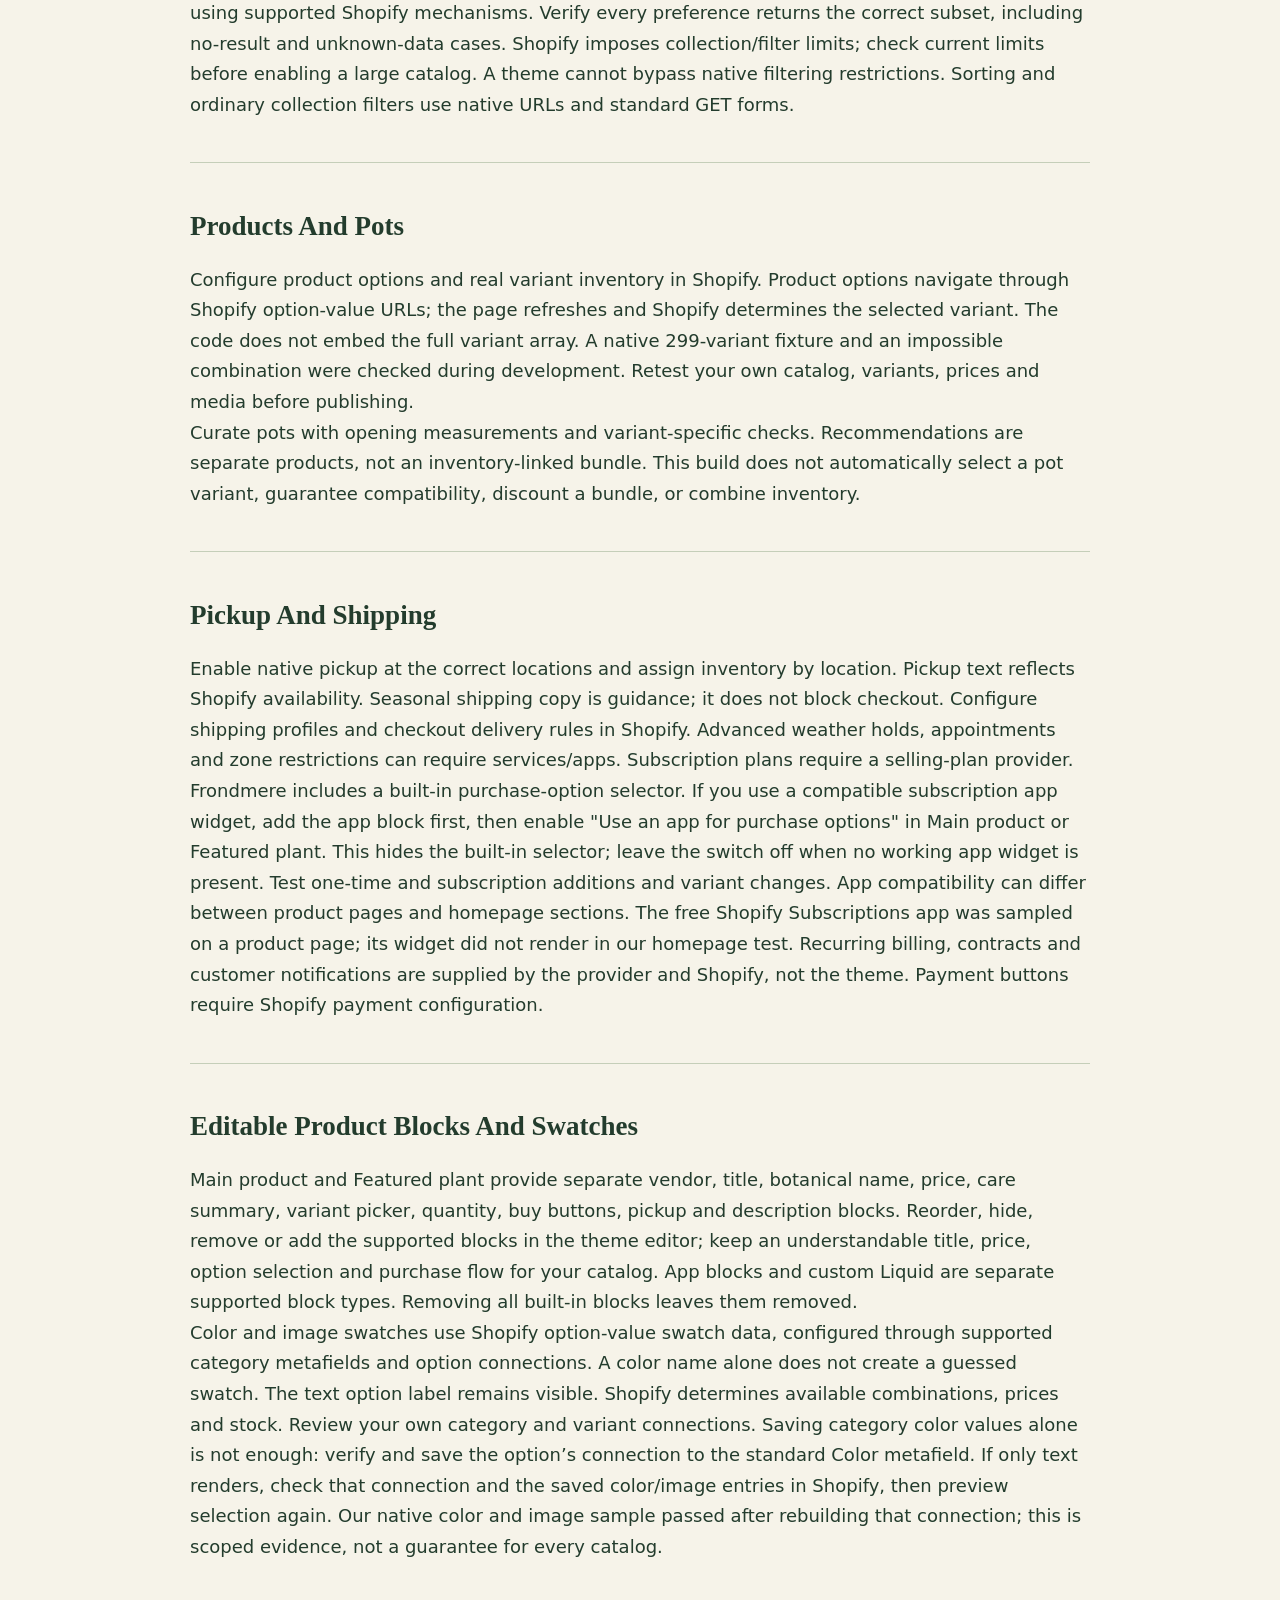
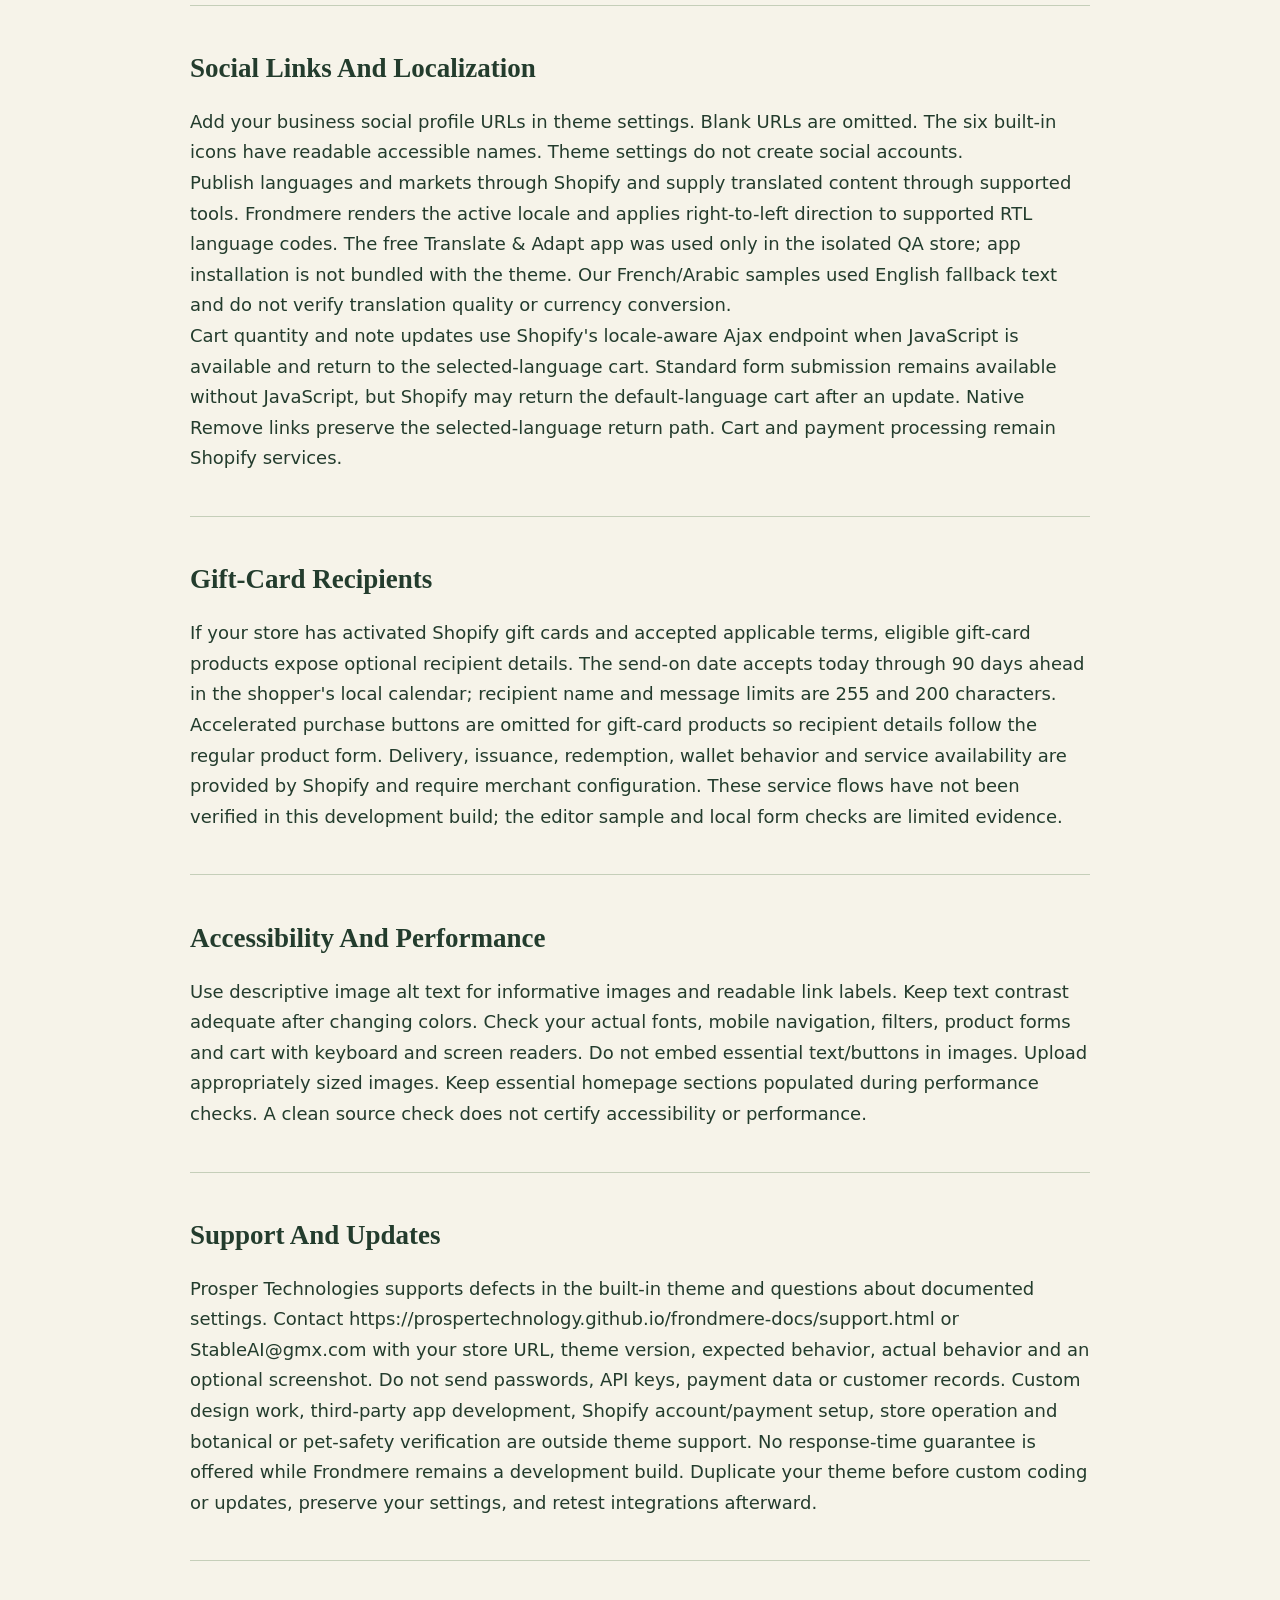
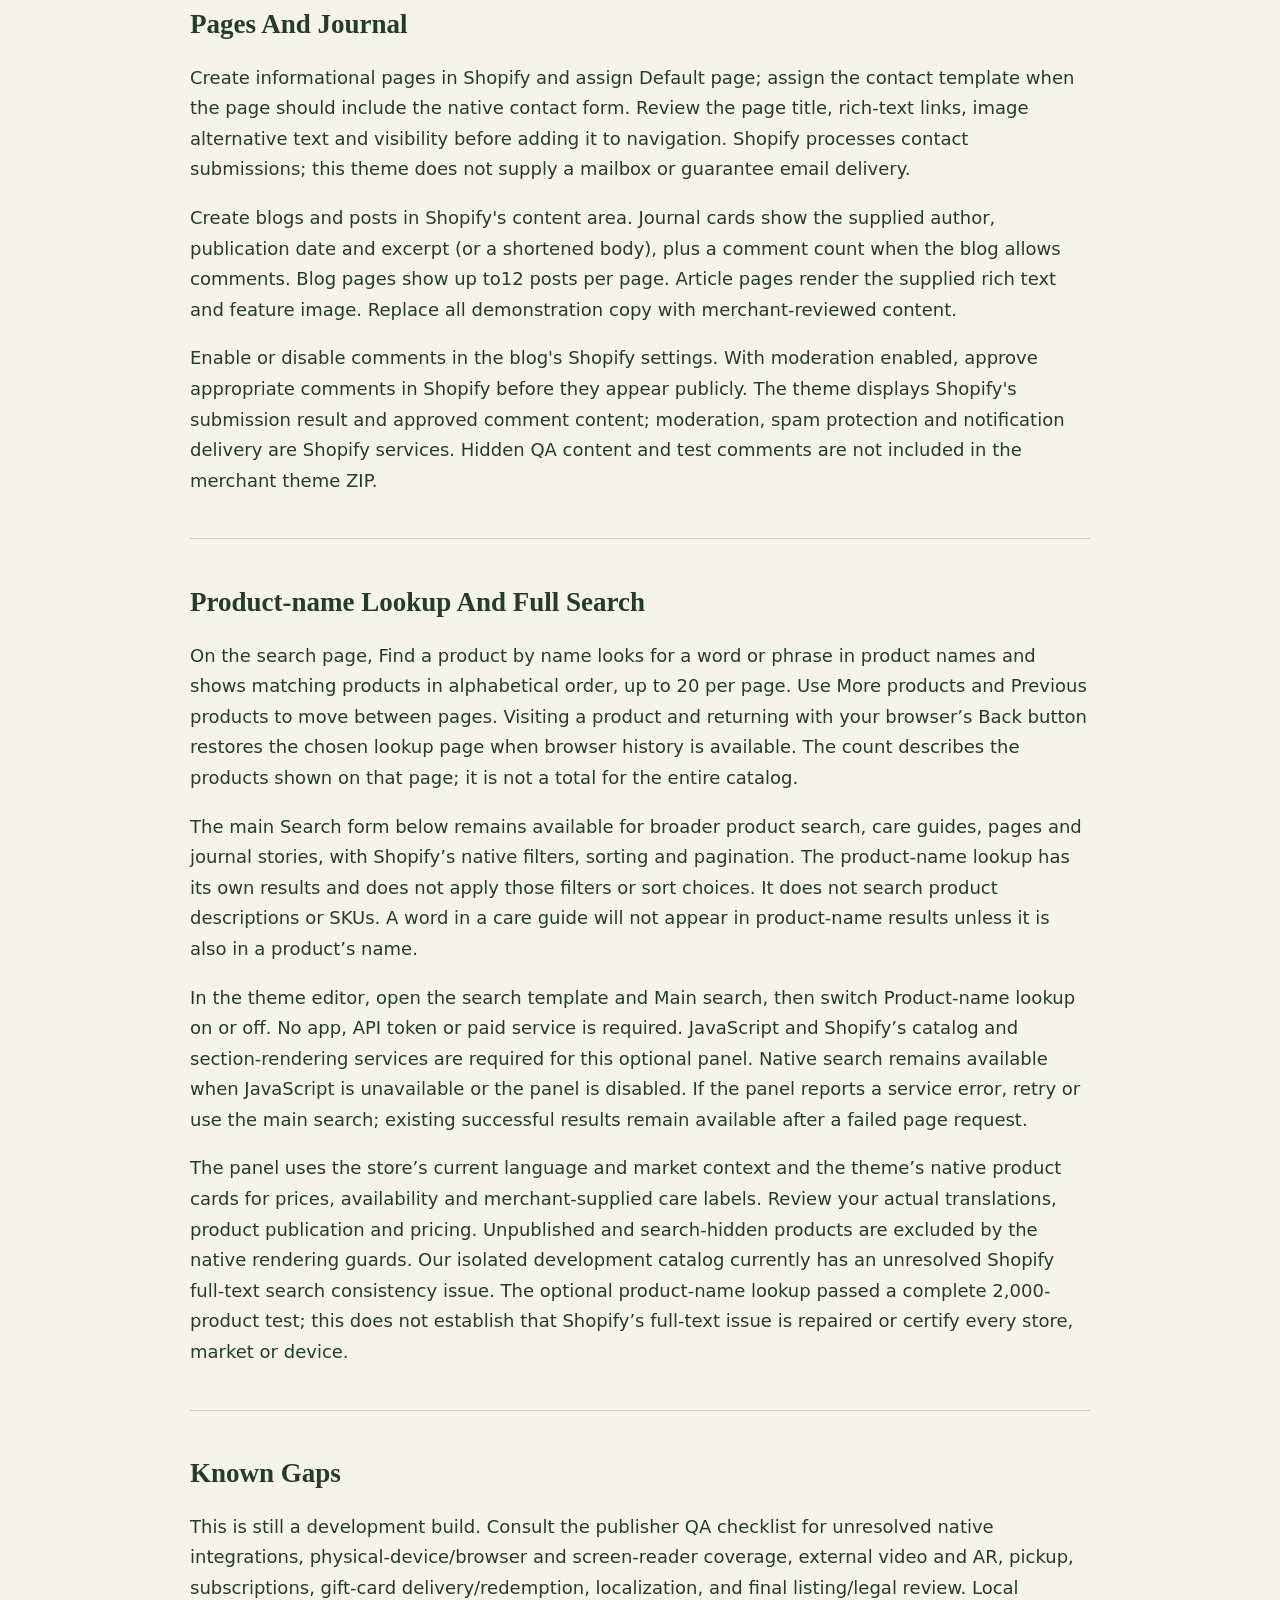
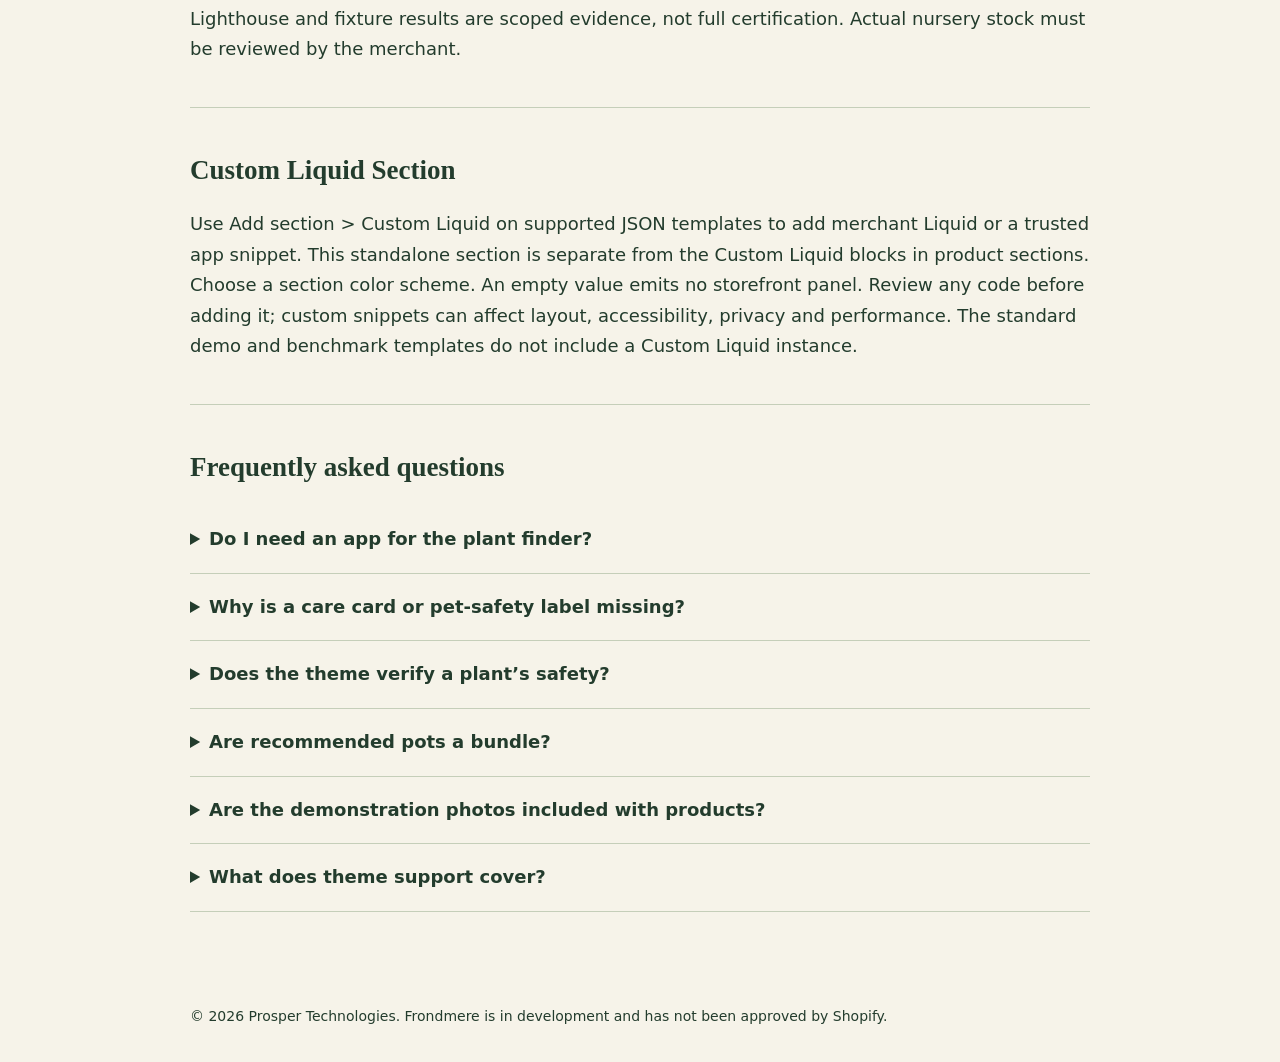
==== commit da0b54a7: "Explain the mobile image-first botanical hero" ====
--- a/index.html
+++ b/index.html
@@ -1 +1 @@
-<!doctype html><html lang="en"><head><meta charset="utf-8"><meta name="viewport" content="width=device-width,initial-scale=1"><title>Grow with Frondmere | Frondmere — Prosper Technologies</title><link rel="stylesheet" href="style.css"><meta name="description" content="Frondmere theme documentation and merchant support from Prosper Technologies."></head><body><a class="skip" href="#main">Skip to content</a><header><nav><a href="index.html">Frondmere documentation</a><a href="support.html">Contact support</a></nav></header><main id="main"><h1>Grow with Frondmere</h1><p class="notice">Development documentation for Frondmere, a Shopify theme for independent plant nurseries. The theme is not yet approved for sale.</p><p>This is a Shopify theme for merchants. The illustrative nursery is a theme demonstration, not a retail business. This development build is not Theme Store approved and is not submission ready.</p><section><h2>Install And Customize</h2><p>Upload the theme-only ZIP under Online Store &gt; Themes &gt; Import theme. Preview before publishing. Choose headings/body fonts and favicon in Visual identity. Configure color schemes in theme settings, then select a scheme in each section. Set the header logo and main menu; nested menus support three levels. Configure footer links and your own policies. Shopify supplies newsletter/contact submission processing; a theme does not provide an email marketing service.</p></section><section><h2>Navigation And Logo</h2><p>Frondmere keeps navigation labels complete. Menus with more than six top-level items, or a top-level title longer than 30 characters, use the Menu button on desktop as well as mobile. Shorter menus use desktop links and dropdowns. Nested links support three levels; desktop dropdowns include the parent destination. Shoppers can use Tab and Enter to navigate, and Escape closes an open menu and returns focus to its control.<br>Choose your own licensed logo under Header. Transparent PNGs are supported. The logo preserves its shape within a 180-pixel width and 96-pixel height; tall logos appear narrower. Without a logo, your Shopify store name appears and long names wrap. Check your actual artwork and labels in desktop and mobile previews before publishing.</p></section><section><h2>Home Page</h2><p>Botanical Hero: heading, introductory copy, image, caption and collection link.<br>Plant Finder: plant collection and native filter values. Requires the Shopify filters described below. Never publish preferences that your catalog cannot filter accurately.<br>Featured Plants: selected collection and product count.<br>Nursery Journal: photograph, original nursery story, link to a care article or about page.<br>Nursery Notice: add blocks for pickup, hours, shipping regions or seasonal policies. These are information blocks, not fulfillment rules. Enforcement belongs in Shopify shipping/pickup configuration or an appropriate service.<br>Replace all onboarding copy and placeholders with authentic licensed content before using a demo for submission. Demo images are separate assets and do not transfer as merchant product images on theme installation.</p></section><section><h2>Plant Data</h2><p>Create product metafield definitions under Settings &gt; Custom data &gt; Products. Namespace is frondmere. Use the exact keys below. Enable storefront access where available. Values belong to the merchant and must be checked against the actual species/cultivar and growing conditions.</p></section><section><table><caption>Product fields in the frondmere namespace</caption><thead><tr><th scope="col">Key</th><th scope="col">Use</th></tr></thead><tbody><tr><th scope="row">botanical_name</th><td>Single line text: verified botanical identity.</td></tr><tr><th scope="row">light</th><td>Single line text: consistent controlled values, e.g. Bright indirect light.</td></tr><tr><th scope="row">difficulty</th><td>Single line text: merchant-assessed care category, e.g. Easy.</td></tr><tr><th scope="row">size</th><td>Single line text: current sale size category, e.g. Small.</td></tr><tr><th scope="row">watering</th><td>Multi-line text: condition-based guidance, not an invented fixed schedule.</td></tr><tr><th scope="row">humidity</th><td>Multi-line text: plant-specific humidity guidance.</td></tr><tr><th scope="row">mature_size</th><td>Multi-line text: eventual size, with units and growing context.</td></tr><tr><th scope="row">pet_safety</th><td>Single line text: explicitly reviewed label with species scope.</td></tr><tr><th scope="row">safety_source</th><td>Multi-line text: source title/URL, exact species/cultivar and reviewer.</td></tr><tr><th scope="row">pots</th><td>List of product references: merchant-curated compatible pots.</td></tr><tr><th scope="row">pot_guidance</th><td>Multi-line text: opening diameter, nursery-pot clearance, drainage and variant limits.</td></tr></tbody></table></section><p>Blank care values are omitted. Do not fill an unknown value with a reassuring default. An unset pet-safety value is not evidence that a plant is non-toxic. Avoid broad safe-for-pets promises: identify the animal species and distinguish toxicity information from ingestion suitability. Theme software cannot verify botanical identity or veterinary facts.</p><section><h2>Finder And Filters</h2><p>Configure storefront filters for light, difficulty, size and pet_safety in Shopify Search &amp; Discovery. The theme uses native filter.p.m.frondmere.KEY parameters. Create the definitions first and use consistent product values. The finder reads available values directly from the configured native filters. When a chosen collection has no filter context on the homepage, it loads the same section through Shopify&#x27;s collection-context Section Rendering API. A failed request preserves the ordinary browse link; no option values are invented. Missing filters are hidden; with none configured, the section offers a normal browse link rather than an inaccurate matching form. Translate values using supported Shopify mechanisms. Verify every preference returns the correct subset, including no-result and unknown-data cases. Shopify imposes collection/filter limits; check current limits before enabling a large catalog. A theme cannot bypass native filtering restrictions. Sorting and ordinary collection filters use native URLs and standard GET forms.</p></section><section><h2>Products And Pots</h2><p>Configure product options and real variant inventory in Shopify. Product options navigate through Shopify option-value URLs; the page refreshes and Shopify determines the selected variant. The code does not embed the full variant array. A native 299-variant fixture and an impossible combination were checked during development. Retest your own catalog, variants, prices and media before publishing.<br>Curate pots with opening measurements and variant-specific checks. Recommendations are separate products, not an inventory-linked bundle. This build does not automatically select a pot variant, guarantee compatibility, discount a bundle, or combine inventory.</p></section><section><h2>Pickup And Shipping</h2><p>Enable native pickup at the correct locations and assign inventory by location. Pickup text reflects Shopify availability. Seasonal shipping copy is guidance; it does not block checkout. Configure shipping profiles and checkout delivery rules in Shopify. Advanced weather holds, appointments and zone restrictions can require services/apps. Subscription plans require a selling-plan provider. Frondmere includes a built-in purchase-option selector. If you use a compatible subscription app widget, add the app block first, then enable &quot;Use an app for purchase options&quot; in Main product or Featured plant. This hides the built-in selector; leave the switch off when no working app widget is present. Test one-time and subscription additions and variant changes. App compatibility can differ between product pages and homepage sections. The free Shopify Subscriptions app was sampled on a product page; its widget did not render in our homepage test. Recurring billing, contracts and customer notifications are supplied by the provider and Shopify, not the theme. Payment buttons require Shopify payment configuration.</p></section><section><h2>Editable Product Blocks And Swatches</h2><p>Main product and Featured plant provide separate vendor, title, botanical name, price, care summary, variant picker, quantity, buy buttons, pickup and description blocks. Reorder, hide, remove or add the supported blocks in the theme editor; keep an understandable title, price, option selection and purchase flow for your catalog. App blocks and custom Liquid are separate supported block types. Removing all built-in blocks leaves them removed.<br>Color and image swatches use Shopify option-value swatch data, configured through supported category metafields and option connections. A color name alone does not create a guessed swatch. The text option label remains visible. Shopify determines available combinations, prices and stock. Review your own category and variant connections. Saving category color values alone is not enough: verify and save the option’s connection to the standard Color metafield. If only text renders, check that connection and the saved color/image entries in Shopify, then preview selection again. Our native color and image sample passed after rebuilding that connection; this is scoped evidence, not a guarantee for every catalog.</p></section><section><h2>Social Links And Localization</h2><p>Add your business social profile URLs in theme settings. Blank URLs are omitted. The six built-in icons have readable accessible names. Theme settings do not create social accounts.<br>Publish languages and markets through Shopify and supply translated content through supported tools. Frondmere renders the active locale and applies right-to-left direction to supported RTL language codes. The free Translate &amp; Adapt app was used only in the isolated QA store; app installation is not bundled with the theme. Our French/Arabic samples used English fallback text and do not verify translation quality or currency conversion.<br>Cart quantity and note updates use Shopify&#x27;s locale-aware Ajax endpoint when JavaScript is available and return to the selected-language cart. Standard form submission remains available without JavaScript, but Shopify may return the default-language cart after an update. Native Remove links preserve the selected-language return path. Cart and payment processing remain Shopify services.</p></section><section><h2>Gift-Card Recipients</h2><p>If your store has activated Shopify gift cards and accepted applicable terms, eligible gift-card products expose optional recipient details. The send-on date accepts today through 90 days ahead in the shopper&#x27;s local calendar; recipient name and message limits are 255 and 200 characters. Accelerated purchase buttons are omitted for gift-card products so recipient details follow the regular product form. Delivery, issuance, redemption, wallet behavior and service availability are provided by Shopify and require merchant configuration. These service flows have not been verified in this development build; the editor sample and local form checks are limited evidence.</p></section><section><h2>Accessibility And Performance</h2><p>Use descriptive image alt text for informative images and readable link labels. Keep text contrast adequate after changing colors. Check your actual fonts, mobile navigation, filters, product forms and cart with keyboard and screen readers. Do not embed essential text/buttons in images. Upload appropriately sized images. Keep essential homepage sections populated during performance checks. A clean source check does not certify accessibility or performance.</p></section><section><h2>Support And Updates</h2><p>Prosper Technologies supports defects in the built-in theme and questions about documented settings. Contact https://prospertechnology.github.io/frondmere-docs/support.html or StableAI@gmx.com with your store URL, theme version, expected behavior, actual behavior and an optional screenshot. Do not send passwords, API keys, payment data or customer records. Custom design work, third-party app development, Shopify account/payment setup, store operation and botanical or pet-safety verification are outside theme support. No response-time guarantee is offered while Frondmere remains a development build. Duplicate your theme before custom coding or updates, preserve your settings, and retest integrations afterward.</p></section><section><h2>Pages And Journal</h2><p>Create informational pages in Shopify and assign Default page; assign the contact template when the page should include the native contact form. Review the page title, rich-text links, image alternative text and visibility before adding it to navigation. Shopify processes contact submissions; this theme does not supply a mailbox or guarantee email delivery.</p><p>Create blogs and posts in Shopify&#x27;s content area. Journal cards show the supplied author, publication date and excerpt (or a shortened body), plus a comment count when the blog allows comments. Blog pages show up to12 posts per page. Article pages render the supplied rich text and feature image. Replace all demonstration copy with merchant-reviewed content.</p><p>Enable or disable comments in the blog&#x27;s Shopify settings. With moderation enabled, approve appropriate comments in Shopify before they appear publicly. The theme displays Shopify&#x27;s submission result and approved comment content; moderation, spam protection and notification delivery are Shopify services. Hidden QA content and test comments are not included in the merchant theme ZIP.</p></section><section><h2>Product-name Lookup And Full Search</h2><p>On the search page, Find a product by name looks for a word or phrase in product names and shows matching products in alphabetical order, up to 20 per page. Use More products and Previous products to move between pages. Visiting a product and returning with your browser’s Back button restores the chosen lookup page when browser history is available. The count describes the products shown on that page; it is not a total for the entire catalog.</p><p>The main Search form below remains available for broader product search, care guides, pages and journal stories, with Shopify’s native filters, sorting and pagination. The product-name lookup has its own results and does not apply those filters or sort choices. It does not search product descriptions or SKUs. A word in a care guide will not appear in product-name results unless it is also in a product’s name.</p><p>In the theme editor, open the search template and Main search, then switch Product-name lookup on or off. No app, API token or paid service is required. JavaScript and Shopify’s catalog and section-rendering services are required for this optional panel. Native search remains available when JavaScript is unavailable or the panel is disabled. If the panel reports a service error, retry or use the main search; existing successful results remain available after a failed page request.</p><p>The panel uses the store’s current language and market context and the theme’s native product cards for prices, availability and merchant-supplied care labels. Review your actual translations, product publication and pricing. Unpublished and search-hidden products are excluded by the native rendering guards. Our isolated development catalog currently has an unresolved Shopify full-text search consistency issue. The optional product-name lookup passed a complete 2,000-product test; this does not establish that Shopify’s full-text issue is repaired or certify every store, market or device.</p></section><section><h2>Known Gaps</h2><p>This is still a development build. Consult the publisher QA checklist for unresolved native integrations, physical-device/browser and screen-reader coverage, external video and AR, pickup, subscriptions, gift-card delivery/redemption, localization, and final listing/legal review. Local Lighthouse and fixture results are scoped evidence, not full certification. Actual nursery stock must be reviewed by the merchant.</p></section><section><h2>Custom Liquid Section</h2><p>Use Add section &gt; Custom Liquid on supported JSON templates to add merchant Liquid or a trusted app snippet. This standalone section is separate from the Custom Liquid blocks in product sections. Choose a section color scheme. An empty value emits no storefront panel. Review any code before adding it; custom snippets can affect layout, accessibility, privacy and performance. The standard demo and benchmark templates do not include a Custom Liquid instance.</p></section><section><h2>Frequently asked questions</h2><details><summary>Do I need an app for the plant finder?</summary><p>The theme supplies the finder. Configure its native Shopify filters with Shopify’s free Search &amp; Discovery app.</p></details><details><summary>Why is a care card or pet-safety label missing?</summary><p>Fill the relevant product fields. Pet-safety labels require both source information and a review date. Missing data is omitted.</p></details><details><summary>Does the theme verify a plant’s safety?</summary><p>No. Your nursery must verify the botanical identity and source information for the actual stock. Images and software are not safety evidence.</p></details><details><summary>Are recommended pots a bundle?</summary><p>No. They are separate products chosen by the merchant. Check actual variant measurements and configure any bundle inventory or discounts separately.</p></details><details><summary>Are the demonstration photos included with products?</summary><p>No. Upload your own licensed product media and choose your own section images.</p></details><details><summary>What does theme support cover?</summary><p>Prosper Technologies supports theme defects and questions about documented settings. Store operation, plant-care verification, custom design work and third-party app development are separate responsibilities. This development build has no guaranteed response-time commitment.</p></details></section></main><footer><small>© 2026 Prosper Technologies. Frondmere is in development and has not been approved by Shopify.</small></footer></body></html>+<!doctype html><html lang="en"><head><meta charset="utf-8"><meta name="viewport" content="width=device-width,initial-scale=1"><title>Grow with Frondmere | Frondmere — Prosper Technologies</title><link rel="stylesheet" href="style.css"><meta name="description" content="Frondmere theme documentation and merchant support from Prosper Technologies."></head><body><a class="skip" href="#main">Skip to content</a><header><nav><a href="index.html">Frondmere documentation</a><a href="support.html">Contact support</a></nav></header><main id="main"><h1>Grow with Frondmere</h1><p class="notice">Development documentation for Frondmere, a Shopify theme for independent plant nurseries. The theme is not yet approved for sale.</p><p>This is a Shopify theme for merchants. The illustrative nursery is a theme demonstration, not a retail business. This development build is not Theme Store approved and is not submission ready.</p><section><h2>Install And Customize</h2><p>Upload the theme-only ZIP under Online Store &gt; Themes &gt; Import theme. Preview before publishing. Choose headings/body fonts and favicon in Visual identity. Configure color schemes in theme settings, then select a scheme in each section. Set the header logo and main menu; nested menus support three levels. Configure footer links and your own policies. Shopify supplies newsletter/contact submission processing; a theme does not provide an email marketing service.</p></section><section><h2>Navigation And Logo</h2><p>Frondmere keeps navigation labels complete. Menus with more than six top-level items, or a top-level title longer than 30 characters, use the Menu button on desktop as well as mobile. Shorter menus use desktop links and dropdowns. Nested links support three levels; desktop dropdowns include the parent destination. Shoppers can use Tab and Enter to navigate, and Escape closes an open menu and returns focus to its control.<br>Choose your own licensed logo under Header. Transparent PNGs are supported. The logo preserves its shape within a 180-pixel width and 96-pixel height; tall logos appear narrower. Without a logo, your Shopify store name appears and long names wrap. Check your actual artwork and labels in desktop and mobile previews before publishing.</p></section><section><h2>Home Page</h2><p>On narrow screens, the Botanical Hero leads with its image, then the headline and copy. The image keeps its arched frame and uses a wider crop. Check your own photo focal point, caption and long headings in mobile preview; keep important content in merchant-editable text rather than baked into the photo.</p><p>Botanical Hero: heading, introductory copy, image, caption and collection link.<br>Plant Finder: plant collection and native filter values. Requires the Shopify filters described below. Never publish preferences that your catalog cannot filter accurately.<br>Featured Plants: selected collection and product count.<br>Nursery Journal: photograph, original nursery story, link to a care article or about page.<br>Nursery Notice: add blocks for pickup, hours, shipping regions or seasonal policies. These are information blocks, not fulfillment rules. Enforcement belongs in Shopify shipping/pickup configuration or an appropriate service.<br>Replace all onboarding copy and placeholders with authentic licensed content before using a demo for submission. Demo images are separate assets and do not transfer as merchant product images on theme installation.</p></section><section><h2>Plant Data</h2><p>Create product metafield definitions under Settings &gt; Custom data &gt; Products. Namespace is frondmere. Use the exact keys below. Enable storefront access where available. Values belong to the merchant and must be checked against the actual species/cultivar and growing conditions.</p></section><section><table><caption>Product fields in the frondmere namespace</caption><thead><tr><th scope="col">Key</th><th scope="col">Use</th></tr></thead><tbody><tr><th scope="row">botanical_name</th><td>Single line text: verified botanical identity.</td></tr><tr><th scope="row">light</th><td>Single line text: consistent controlled values, e.g. Bright indirect light.</td></tr><tr><th scope="row">difficulty</th><td>Single line text: merchant-assessed care category, e.g. Easy.</td></tr><tr><th scope="row">size</th><td>Single line text: current sale size category, e.g. Small.</td></tr><tr><th scope="row">watering</th><td>Multi-line text: condition-based guidance, not an invented fixed schedule.</td></tr><tr><th scope="row">humidity</th><td>Multi-line text: plant-specific humidity guidance.</td></tr><tr><th scope="row">mature_size</th><td>Multi-line text: eventual size, with units and growing context.</td></tr><tr><th scope="row">pet_safety</th><td>Single line text: explicitly reviewed label with species scope.</td></tr><tr><th scope="row">safety_source</th><td>Multi-line text: source title/URL, exact species/cultivar and reviewer.</td></tr><tr><th scope="row">pots</th><td>List of product references: merchant-curated compatible pots.</td></tr><tr><th scope="row">pot_guidance</th><td>Multi-line text: opening diameter, nursery-pot clearance, drainage and variant limits.</td></tr></tbody></table></section><p>Blank care values are omitted. Do not fill an unknown value with a reassuring default. An unset pet-safety value is not evidence that a plant is non-toxic. Avoid broad safe-for-pets promises: identify the animal species and distinguish toxicity information from ingestion suitability. Theme software cannot verify botanical identity or veterinary facts.</p><section><h2>Finder And Filters</h2><p>Configure storefront filters for light, difficulty, size and pet_safety in Shopify Search &amp; Discovery. The theme uses native filter.p.m.frondmere.KEY parameters. Create the definitions first and use consistent product values. The finder reads available values directly from the configured native filters. When a chosen collection has no filter context on the homepage, it loads the same section through Shopify&#x27;s collection-context Section Rendering API. A failed request preserves the ordinary browse link; no option values are invented. Missing filters are hidden; with none configured, the section offers a normal browse link rather than an inaccurate matching form. Translate values using supported Shopify mechanisms. Verify every preference returns the correct subset, including no-result and unknown-data cases. Shopify imposes collection/filter limits; check current limits before enabling a large catalog. A theme cannot bypass native filtering restrictions. Sorting and ordinary collection filters use native URLs and standard GET forms.</p></section><section><h2>Products And Pots</h2><p>Configure product options and real variant inventory in Shopify. Product options navigate through Shopify option-value URLs; the page refreshes and Shopify determines the selected variant. The code does not embed the full variant array. A native 299-variant fixture and an impossible combination were checked during development. Retest your own catalog, variants, prices and media before publishing.<br>Curate pots with opening measurements and variant-specific checks. Recommendations are separate products, not an inventory-linked bundle. This build does not automatically select a pot variant, guarantee compatibility, discount a bundle, or combine inventory.</p></section><section><h2>Pickup And Shipping</h2><p>Enable native pickup at the correct locations and assign inventory by location. Pickup text reflects Shopify availability. Seasonal shipping copy is guidance; it does not block checkout. Configure shipping profiles and checkout delivery rules in Shopify. Advanced weather holds, appointments and zone restrictions can require services/apps. Subscription plans require a selling-plan provider. Frondmere includes a built-in purchase-option selector. If you use a compatible subscription app widget, add the app block first, then enable &quot;Use an app for purchase options&quot; in Main product or Featured plant. This hides the built-in selector; leave the switch off when no working app widget is present. Test one-time and subscription additions and variant changes. App compatibility can differ between product pages and homepage sections. The free Shopify Subscriptions app was sampled on a product page; its widget did not render in our homepage test. Recurring billing, contracts and customer notifications are supplied by the provider and Shopify, not the theme. Payment buttons require Shopify payment configuration.</p></section><section><h2>Editable Product Blocks And Swatches</h2><p>Main product and Featured plant provide separate vendor, title, botanical name, price, care summary, variant picker, quantity, buy buttons, pickup and description blocks. Reorder, hide, remove or add the supported blocks in the theme editor; keep an understandable title, price, option selection and purchase flow for your catalog. App blocks and custom Liquid are separate supported block types. Removing all built-in blocks leaves them removed.<br>Color and image swatches use Shopify option-value swatch data, configured through supported category metafields and option connections. A color name alone does not create a guessed swatch. The text option label remains visible. Shopify determines available combinations, prices and stock. Review your own category and variant connections. Saving category color values alone is not enough: verify and save the option’s connection to the standard Color metafield. If only text renders, check that connection and the saved color/image entries in Shopify, then preview selection again. Our native color and image sample passed after rebuilding that connection; this is scoped evidence, not a guarantee for every catalog.</p></section><section><h2>Social Links And Localization</h2><p>Add your business social profile URLs in theme settings. Blank URLs are omitted. The six built-in icons have readable accessible names. Theme settings do not create social accounts.<br>Publish languages and markets through Shopify and supply translated content through supported tools. Frondmere renders the active locale and applies right-to-left direction to supported RTL language codes. The free Translate &amp; Adapt app was used only in the isolated QA store; app installation is not bundled with the theme. Our French/Arabic samples used English fallback text and do not verify translation quality or currency conversion.<br>Cart quantity and note updates use Shopify&#x27;s locale-aware Ajax endpoint when JavaScript is available and return to the selected-language cart. Standard form submission remains available without JavaScript, but Shopify may return the default-language cart after an update. Native Remove links preserve the selected-language return path. Cart and payment processing remain Shopify services.</p></section><section><h2>Gift-Card Recipients</h2><p>If your store has activated Shopify gift cards and accepted applicable terms, eligible gift-card products expose optional recipient details. The send-on date accepts today through 90 days ahead in the shopper&#x27;s local calendar; recipient name and message limits are 255 and 200 characters. Accelerated purchase buttons are omitted for gift-card products so recipient details follow the regular product form. Delivery, issuance, redemption, wallet behavior and service availability are provided by Shopify and require merchant configuration. These service flows have not been verified in this development build; the editor sample and local form checks are limited evidence.</p></section><section><h2>Accessibility And Performance</h2><p>Use descriptive image alt text for informative images and readable link labels. Keep text contrast adequate after changing colors. Check your actual fonts, mobile navigation, filters, product forms and cart with keyboard and screen readers. Do not embed essential text/buttons in images. Upload appropriately sized images. Keep essential homepage sections populated during performance checks. A clean source check does not certify accessibility or performance.</p></section><section><h2>Support And Updates</h2><p>Prosper Technologies supports defects in the built-in theme and questions about documented settings. Contact https://prospertechnology.github.io/frondmere-docs/support.html or StableAI@gmx.com with your store URL, theme version, expected behavior, actual behavior and an optional screenshot. Do not send passwords, API keys, payment data or customer records. Custom design work, third-party app development, Shopify account/payment setup, store operation and botanical or pet-safety verification are outside theme support. No response-time guarantee is offered while Frondmere remains a development build. Duplicate your theme before custom coding or updates, preserve your settings, and retest integrations afterward.</p></section><section><h2>Pages And Journal</h2><p>Create informational pages in Shopify and assign Default page; assign the contact template when the page should include the native contact form. Review the page title, rich-text links, image alternative text and visibility before adding it to navigation. Shopify processes contact submissions; this theme does not supply a mailbox or guarantee email delivery.</p><p>Create blogs and posts in Shopify&#x27;s content area. Journal cards show the supplied author, publication date and excerpt (or a shortened body), plus a comment count when the blog allows comments. Blog pages show up to12 posts per page. Article pages render the supplied rich text and feature image. Replace all demonstration copy with merchant-reviewed content.</p><p>Enable or disable comments in the blog&#x27;s Shopify settings. With moderation enabled, approve appropriate comments in Shopify before they appear publicly. The theme displays Shopify&#x27;s submission result and approved comment content; moderation, spam protection and notification delivery are Shopify services. Hidden QA content and test comments are not included in the merchant theme ZIP.</p></section><section><h2>Product-name Lookup And Full Search</h2><p>On the search page, Find a product by name looks for a word or phrase in product names and shows matching products in alphabetical order, up to 20 per page. Use More products and Previous products to move between pages. Visiting a product and returning with your browser’s Back button restores the chosen lookup page when browser history is available. The count describes the products shown on that page; it is not a total for the entire catalog.</p><p>The main Search form below remains available for broader product search, care guides, pages and journal stories, with Shopify’s native filters, sorting and pagination. The product-name lookup has its own results and does not apply those filters or sort choices. It does not search product descriptions or SKUs. A word in a care guide will not appear in product-name results unless it is also in a product’s name.</p><p>In the theme editor, open the search template and Main search, then switch Product-name lookup on or off. No app, API token or paid service is required. JavaScript and Shopify’s catalog and section-rendering services are required for this optional panel. Native search remains available when JavaScript is unavailable or the panel is disabled. If the panel reports a service error, retry or use the main search; existing successful results remain available after a failed page request.</p><p>The panel uses the store’s current language and market context and the theme’s native product cards for prices, availability and merchant-supplied care labels. Review your actual translations, product publication and pricing. Unpublished and search-hidden products are excluded by the native rendering guards. Our isolated development catalog currently has an unresolved Shopify full-text search consistency issue. The optional product-name lookup passed a complete 2,000-product test; this does not establish that Shopify’s full-text issue is repaired or certify every store, market or device.</p></section><section><h2>Known Gaps</h2><p>This is still a development build. Consult the publisher QA checklist for unresolved native integrations, physical-device/browser and screen-reader coverage, external video and AR, pickup, subscriptions, gift-card delivery/redemption, localization, and final listing/legal review. Local Lighthouse and fixture results are scoped evidence, not full certification. Actual nursery stock must be reviewed by the merchant.</p></section><section><h2>Custom Liquid Section</h2><p>Use Add section &gt; Custom Liquid on supported JSON templates to add merchant Liquid or a trusted app snippet. This standalone section is separate from the Custom Liquid blocks in product sections. Choose a section color scheme. An empty value emits no storefront panel. Review any code before adding it; custom snippets can affect layout, accessibility, privacy and performance. The standard demo and benchmark templates do not include a Custom Liquid instance.</p></section><section><h2>Frequently asked questions</h2><details><summary>Do I need an app for the plant finder?</summary><p>The theme supplies the finder. Configure its native Shopify filters with Shopify’s free Search &amp; Discovery app.</p></details><details><summary>Why is a care card or pet-safety label missing?</summary><p>Fill the relevant product fields. Pet-safety labels require both source information and a review date. Missing data is omitted.</p></details><details><summary>Does the theme verify a plant’s safety?</summary><p>No. Your nursery must verify the botanical identity and source information for the actual stock. Images and software are not safety evidence.</p></details><details><summary>Are recommended pots a bundle?</summary><p>No. They are separate products chosen by the merchant. Check actual variant measurements and configure any bundle inventory or discounts separately.</p></details><details><summary>Are the demonstration photos included with products?</summary><p>No. Upload your own licensed product media and choose your own section images.</p></details><details><summary>What does theme support cover?</summary><p>Prosper Technologies supports theme defects and questions about documented settings. Store operation, plant-care verification, custom design work and third-party app development are separate responsibilities. This development build has no guaranteed response-time commitment.</p></details></section></main><footer><small>© 2026 Prosper Technologies. Frondmere is in development and has not been approved by Shopify.</small></footer></body></html>
